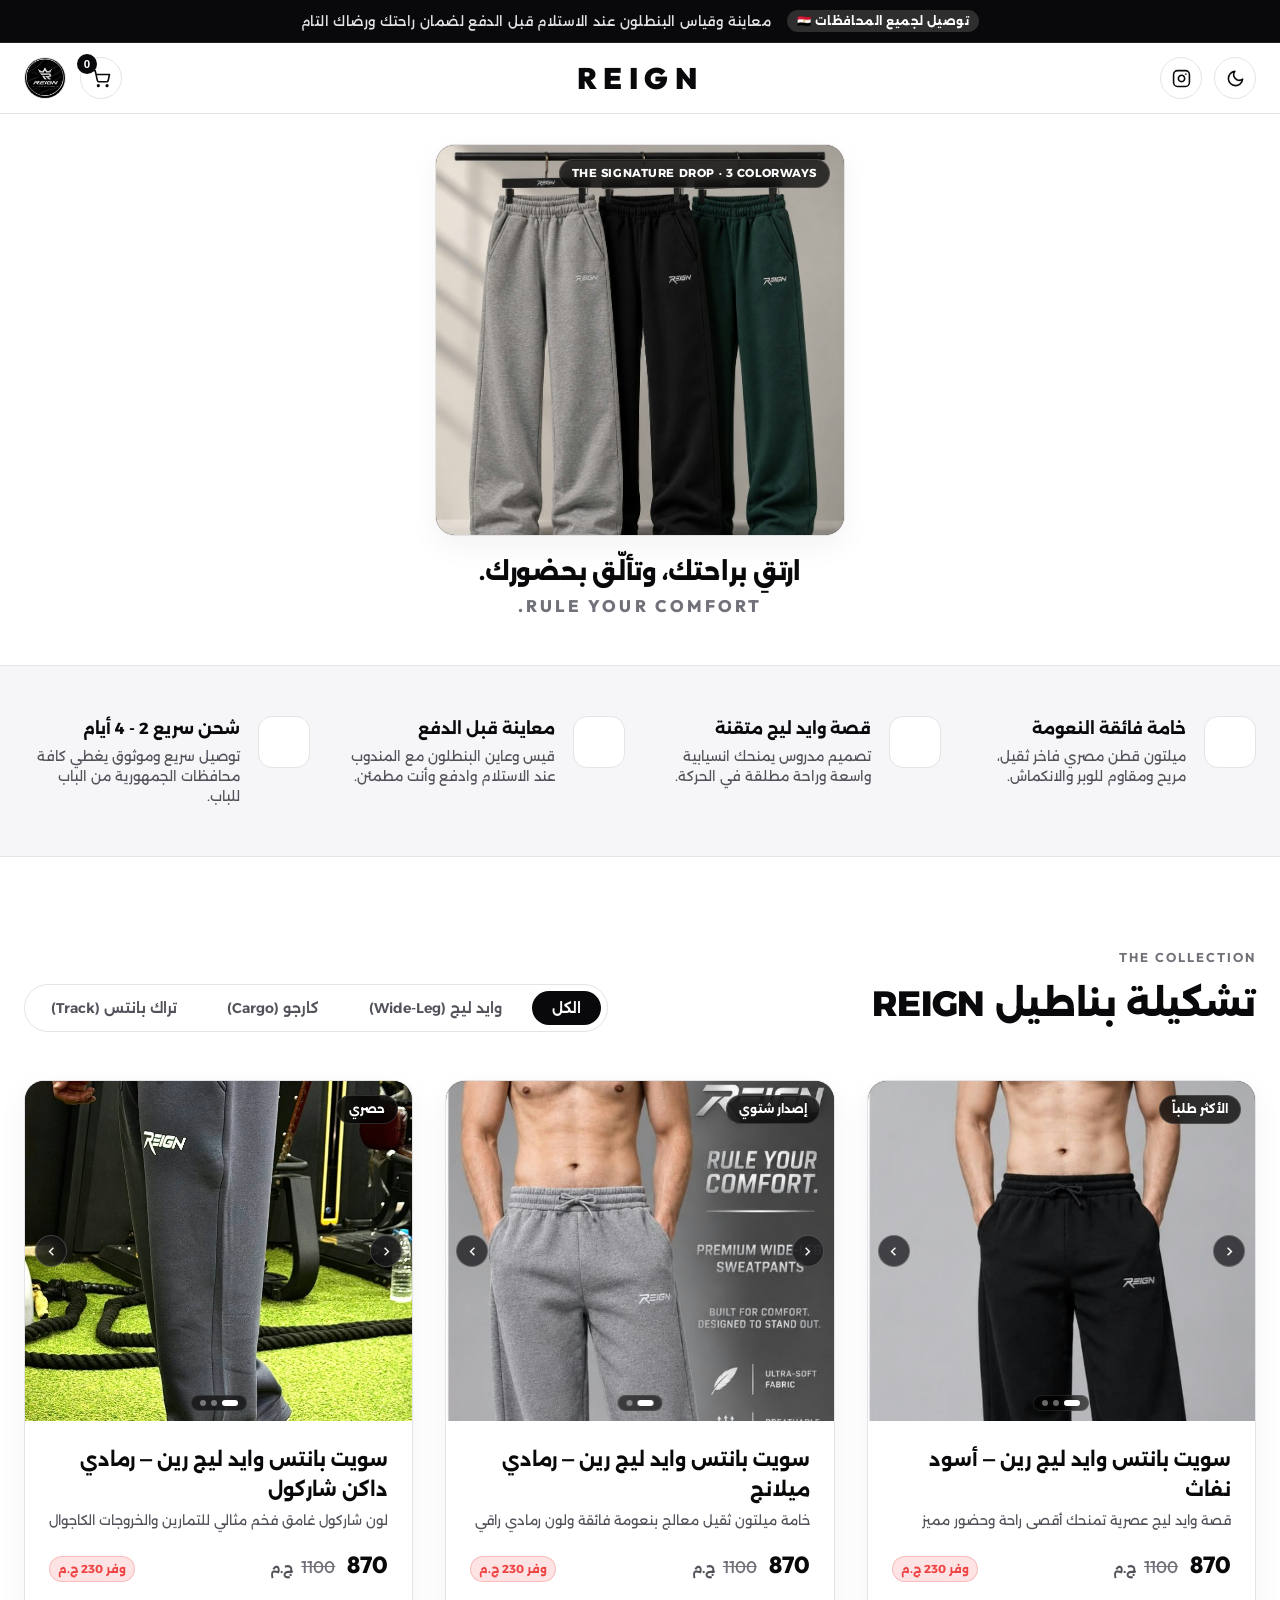
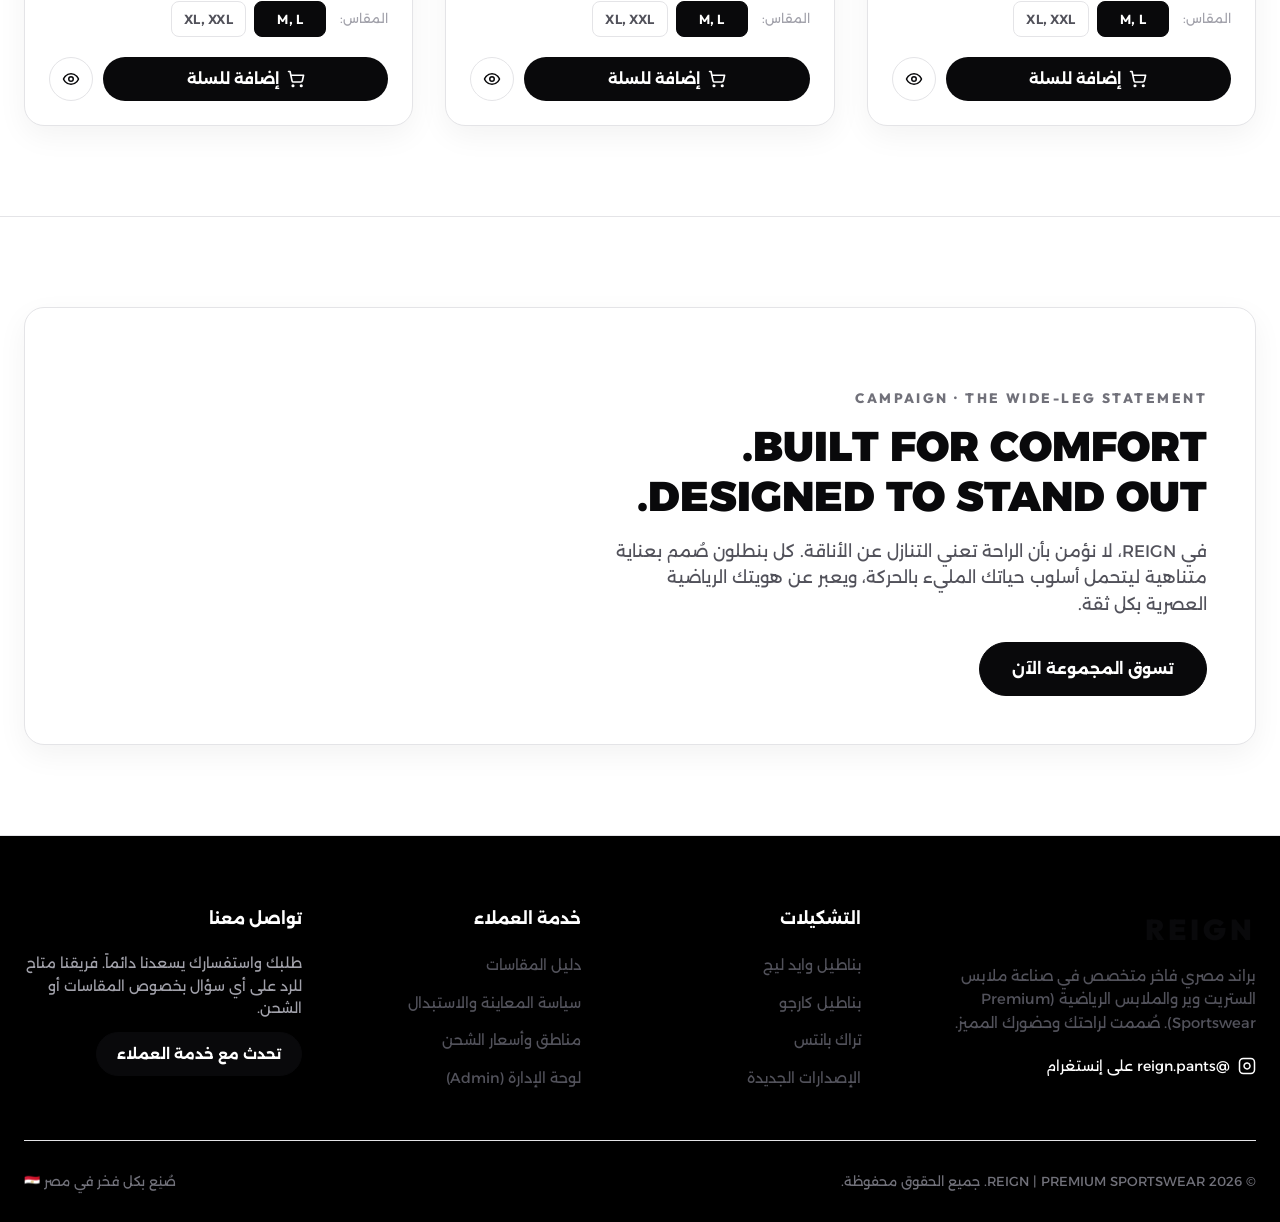
==== index.html @ e2b4a1e2 "feat: launch REIGN luxury sportswear store" ====
<!DOCTYPE html>
<html lang="ar" dir="rtl">
<head>
  <meta charset="UTF-8">
  <meta name="viewport" content="width=device-width, initial-scale=1.0">
  <title>REIGN | Premium Sportswear — Rule Your Comfort</title>
  <link rel="icon" type="image/jpeg" href="assets/img/logo.jpg">
  <link rel="stylesheet" href="assets/css/style.css">
</head>
<body>

  <!-- Top Announcement Bar -->
  <div class="top-ticker">
    <div class="top-ticker-content">
      <span class="top-ticker-badge">توصيل لجميع المحافظات 🇪🇬</span>
      <span>معاينة وقياس البنطلون عند الاستلام قبل الدفع لضمان راحتك ورضاك التام</span>
    </div>
  </div>

  <!-- Main Header -->
  <header class="main-header">
    <div class="nav-container">
      
      <!-- Right Side (Theme Toggle & Social) -->
      <div class="nav-side-group nav-side-right">
        <button type="button" class="nav-btn-icon" id="theme-toggle-btn" title="تبديل وضع الألوان (أبيض / أسود)" aria-label="تبديل الوضع">
          <!-- Sun Icon (Shows in dark mode) -->
          <svg class="theme-icon-sun" width="19" height="19" viewBox="0 0 24 24" fill="none" stroke="currentColor" stroke-width="2" stroke-linecap="round" stroke-linejoin="round" style="display: none;">
            <circle cx="12" cy="12" r="5"/><line x1="12" y1="1" x2="12" y2="3"/><line x1="12" y1="21" x2="12" y2="23"/><line x1="4.22" y1="4.22" x2="5.64" y2="5.64"/><line x1="18.36" y1="18.36" x2="19.78" y2="19.78"/><line x1="1" y1="12" x2="3" y2="12"/><line x1="21" y1="12" x2="23" y2="12"/><line x1="4.22" y1="19.78" x2="5.64" y2="18.36"/><line x1="18.36" y1="5.64" x2="19.78" y2="4.22"/>
          </svg>
          <!-- Moon Icon (Shows in light mode) -->
          <svg class="theme-icon-moon" width="19" height="19" viewBox="0 0 24 24" fill="none" stroke="currentColor" stroke-width="2" stroke-linecap="round" stroke-linejoin="round">
            <path d="M21 12.79A9 9 0 1 1 11.21 3 7 7 0 0 0 21 12.79z"/>
          </svg>
        </button>

        <a href="https://www.instagram.com/reign.pants" target="_blank" class="nav-btn-icon" title="إنستغرام REIGN">
          <svg width="19" height="19" viewBox="0 0 24 24" fill="none" stroke="currentColor" stroke-width="2" stroke-linecap="round" stroke-linejoin="round">
            <rect width="20" height="20" x="2" y="2" rx="5" ry="5"/><path d="M16 11.37A4 4 0 1 1 12.63 8 4 4 0 0 1 16 11.37z"/><line x1="17.5" x2="17.51" y1="6.5" y2="6.5"/>
          </svg>
        </a>
      </div>

      <!-- Center Brand Name (Centered like kuduhouse) -->
      <a href="index.html" class="nav-brand-center">
        <span class="nav-brand-name">REIGN</span>
      </a>

      <!-- Left Side (Cart & Official Circular Logo) -->
      <div class="nav-side-group nav-side-left">
        <button type="button" class="nav-btn-icon" id="nav-cart-btn" title="سلة المشتريات">
          <svg width="19" height="19" viewBox="0 0 24 24" fill="none" stroke="currentColor" stroke-width="2" stroke-linecap="round" stroke-linejoin="round">
            <circle cx="8" cy="21" r="1"/><circle cx="19" cy="21" r="1"/>
            <path d="M2.05 2.05h2l2.66 12.42a2 2 0 0 0 2 1.58h9.78a2 2 0 0 0 1.95-1.57l1.65-7.43H5.12"/>
          </svg>
          <span class="cart-count">0</span>
        </button>

        <a href="index.html" class="nav-logo-side-link" title="REIGN">
          <img src="assets/img/logo.jpg" alt="REIGN Logo" class="nav-logo-img">
        </a>
      </div>

    </div>
  </header>

  <!-- Hero Section (Visual-First Minimalist Editorial) -->
  <section class="hero-section hero-section-minimal" id="hero">
    <div class="hero-minimal-container">
      
      <!-- 1. The Main Image at the Top -->
      <div class="hero-visual-top">
        <div class="hero-card hero-card-chic">
          <div class="hero-card-img-wrap">
            <img src="assets/img/products/reign_hangers.jpg" alt="REIGN Wide-Leg Pants Collection" class="hero-card-img" id="hero-main-img">
            <div class="hero-card-badge">THE SIGNATURE DROP · 3 COLORWAYS</div>
          </div>
        </div>
      </div>

      <!-- 2. Refined Slogan Below Image -->
      <div class="hero-tagline-wrap">
        <h1 class="hero-slogan-ar">ارتقِ براحتك، وتألّق بحضورك.</h1>
        <div class="hero-slogan-en">RULE YOUR COMFORT.</div>
      </div>

    </div>
  </section>

  <!-- Feature Pillars -->
  <section class="pillars-section">
    <div class="pillars-grid">
      <div class="pillar-item">
        <div class="pillar-icon">
          <svg width="24" height="24" viewBox="0 0 24 24" fill="none" stroke="currentColor" stroke-width="2"><path d="M20.24 12.24a6 6 0 0 0-8.49-8.49L5 10.5V19h8.5z"/><line x1="16" y1="8" x2="2" y2="22"/><line x1="17.5" y1="15" x2="9" y2="15"/></svg>
        </div>
        <div>
          <h4 class="pillar-title">خامة فائقة النعومة</h4>
          <p class="pillar-desc">ميلتون قطن مصري فاخر ثقيل، مريح ومقاوم للوبر والانكماش.</p>
        </div>
      </div>

      <div class="pillar-item">
        <div class="pillar-icon">
          <svg width="24" height="24" viewBox="0 0 24 24" fill="none" stroke="currentColor" stroke-width="2"><circle cx="12" cy="12" r="10"/><path d="m4.93 4.93 4.24 4.24"/><path d="m14.83 9.17 4.24-4.24"/><path d="m14.83 14.83 4.24 4.24"/><path d="m9.17 14.83-4.24 4.24"/></svg>
        </div>
        <div>
          <h4 class="pillar-title">قصة وايد ليج متقنة</h4>
          <p class="pillar-desc">تصميم مدروس يمنحك انسيابية واسعة وراحة مطلقة في الحركة.</p>
        </div>
      </div>

      <div class="pillar-item">
        <div class="pillar-icon">
          <svg width="24" height="24" viewBox="0 0 24 24" fill="none" stroke="currentColor" stroke-width="2"><path d="M12 22s8-4 8-10V5l-8-3-8 3v7c0 6 8 10 8 10z"/></svg>
        </div>
        <div>
          <h4 class="pillar-title">معاينة قبل الدفع</h4>
          <p class="pillar-desc">قيس وعاين البنطلون مع المندوب عند الاستلام وادفع وأنت مطمئن.</p>
        </div>
      </div>

      <div class="pillar-item">
        <div class="pillar-icon">
          <svg width="24" height="24" viewBox="0 0 24 24" fill="none" stroke="currentColor" stroke-width="2"><rect x="1" y="3" width="15" height="13"/><polygon points="16 8 20 8 23 11 23 16 16 16 16 8"/><circle cx="5.5" cy="18.5" r="2.5"/><circle cx="18.5" cy="18.5" r="2.5"/></svg>
        </div>
        <div>
          <h4 class="pillar-title">شحن سريع 2 - 4 أيام</h4>
          <p class="pillar-desc">توصيل سريع وموثوق يغطي كافة محافظات الجمهورية من الباب للباب.</p>
        </div>
      </div>
    </div>
  </section>

  <!-- Products Catalog -->
  <section class="catalog-section" id="catalog">
    <div class="section-head">
      <div>
        <div class="section-subtitle">THE COLLECTION</div>
        <h2 class="section-title">تشكيلة بناطيل REIGN</h2>
      </div>

      <div class="category-tabs">
        <button class="category-tab active" data-category="all">الكل</button>
        <button class="category-tab" data-category="wide-leg">وايد ليج (Wide-Leg)</button>
        <button class="category-tab" data-category="cargo">كارجو (Cargo)</button>
        <button class="category-tab" data-category="track">تراك بانتس (Track)</button>
      </div>
    </div>

    <!-- Products Grid -->
    <div class="products-grid" id="products-grid">
      <!-- Populated dynamically by app.js -->
    </div>
  </section>

  <!-- Editorial Lookbook Banner -->
  <section class="lookbook-section" id="lookbook">
    <div class="lookbook-container">
      <div class="lookbook-hero">
        <div class="lookbook-tag">CAMPAIGN · THE WIDE-LEG STATEMENT</div>
        <h2 class="lookbook-headline">BUILT FOR COMFORT.<br>DESIGNED TO STAND OUT.</h2>
        <p class="lookbook-text">
          في REIGN، لا نؤمن بأن الراحة تعني التنازل عن الأناقة. كل بنطلون صُمم بعناية متناهية ليتحمل أسلوب حياتك المليء بالحركة، ويعبر عن هويتك الرياضية العصرية بكل ثقة.
        </p>
        <div>
          <a href="#catalog" class="btn-primary">تسوق المجموعة الآن</a>
        </div>
      </div>
    </div>
  </section>

  <!-- Size Guide Modal -->
  <div class="modal-overlay" id="sizeguide-modal">
    <div class="modal-content">
      <button class="modal-close" id="sizeguide-close" title="إغلاق">&times;</button>
      <h3 style="font-size: 1.4rem; font-weight: 800; margin-bottom: 6px;">دليل مقاسات بناطيل REIGN 📏</h3>
      <p style="font-size: 0.88rem; color: #a1a1aa; margin-bottom: 20px;">
        بناطيلنا تأتي بقصة وايد ليج فضفاضة (Relaxed / Baggy Fit). إذا كنت تفضل مظهراً مضبوطاً خذ مقاسك المعتاد، وإذا كنت تفضل لوك واسع جداً خذ مقاس أكبر.
      </p>

      <table class="size-table">
        <thead>
          <tr>
            <th>المقاس الموحد</th>
            <th>الوزن المقترح</th>
            <th>الطول المقترح</th>
            <th>محيط الخصر</th>
            <th>نوع القصة (Fit)</th>
          </tr>
        </thead>
        <tbody>
          <tr>
            <td><strong style="font-size: 1.05rem; color: #fff;">M, L</strong></td>
            <td>60 - 80 كجم</td>
            <td>168 - 180 سم</td>
            <td>30 - 34 بوصة</td>
            <td>وايد ليج مريح ومضبوط للأوزان المتوسطة</td>
          </tr>
          <tr>
            <td><strong style="font-size: 1.05rem; color: #fff;">XL, XXL</strong></td>
            <td>80 - 110 كجم</td>
            <td>180 - 195 سم</td>
            <td>35 - 42 بوصة</td>
            <td>أوفرسايز واسع جداً أو للأوزان والأطوال الكبيرة</td>
          </tr>
        </tbody>
      </table>

      <div style="margin-top: 24px; padding: 14px; background: rgba(255,255,255,0.05); border-radius: 8px; font-size: 0.82rem; color: #d4d4d8;">
        💡 <strong>نصيحة:</strong> المندوب يتيح لك فتح الشحنة وقياس البنطلون مباشرة قبل الدفع للتأكد من المقاس بنسبة 100%.
      </div>
    </div>
  </div>

  <!-- Quick View Interactive Modal -->
  <div class="modal-overlay" id="quickview-modal">
    <div class="quickview-modal-content">
      <button class="modal-close" id="quickview-close" onclick="closeQuickView()" title="إغلاق">&times;</button>
      <div id="quickview-content">
        <!-- Rendered dynamically by app.js -->
      </div>
    </div>
  </div>

  <!-- Cart Drawer -->
  <div class="cart-drawer-overlay" id="cart-drawer-overlay">
    <div class="cart-drawer">
      <div class="cart-header">
        <h3 class="cart-title">
          <svg width="22" height="22" viewBox="0 0 24 24" fill="none" stroke="currentColor" stroke-width="2"><circle cx="8" cy="21" r="1"/><circle cx="19" cy="21" r="1"/><path d="M2.05 2.05h2l2.66 12.42a2 2 0 0 0 2 1.58h9.78a2 2 0 0 0 1.95-1.57l1.65-7.43H5.12"/></svg>
          سلة المشتريات (<span class="cart-count">0</span>)
        </h3>
        <button class="modal-close" id="cart-close-btn" style="position: static;">&times;</button>
      </div>

      <div class="cart-items-list" id="cart-items-list">
        <!-- Rendered by app.js -->
      </div>

      <div class="cart-footer">
        <div class="cart-total-row" style="margin-bottom: 14px;">
          <span>إجمالي الطلب:</span>
          <span id="cart-total">0 ج.م</span>
        </div>

        <button type="button" class="btn-checkout-whatsapp" onclick="checkoutViaWhatsApp()">
          <svg width="22" height="22" viewBox="0 0 24 24" fill="currentColor">
            <path d="M12.04 2c-5.46 0-9.91 4.45-9.91 9.91 0 1.75.46 3.45 1.32 4.95L2.05 22l5.25-1.38c1.45.79 3.08 1.21 4.74 1.21 5.46 0 9.91-4.45 9.91-9.91 0-2.65-1.03-5.14-2.9-7.01A9.816 9.816 0 0 0 12.04 2m.01 1.67c2.2 0 4.26.86 5.82 2.41a8.214 8.214 0 0 1 2.41 5.83c0 4.54-3.7 8.24-8.24 8.24-1.48 0-2.93-.4-4.2-1.15l-.3-.18-3.12.82.83-3.04-.2-.31a8.196 8.196 0 0 1-1.26-4.38c0-4.54 3.7-8.24 8.24-8.24m4.52 11.64c-.25-.13-1.47-.72-1.7-.81-.23-.08-.39-.13-.56.13-.17.25-.64.81-.79.97-.14.17-.29.19-.54.06-.25-.13-1.06-.39-2.02-1.25-.75-.67-1.26-1.5-1.41-1.75-.14-.25-.02-.39.11-.51.11-.11.25-.29.37-.44.13-.14.17-.25.25-.42.08-.17.04-.31-.02-.44-.06-.13-.56-1.34-.76-1.84-.2-.49-.4-.42-.56-.43h-.48c-.17 0-.44.06-.67.31-.23.25-.88.86-.88 2.1 0 1.24.9 2.44 1.03 2.61.13.17 1.77 2.7 4.29 3.79.6.26 1.07.41 1.43.53.6.19 1.15.16 1.58.1.48-.07 1.47-.6 1.68-1.18.21-.58.21-1.07.15-1.18-.06-.11-.22-.17-.47-.3z"/>
          </svg>
          إتمام الطلب عبر واتساب
        </button>

        <p style="text-align: center; font-size: 0.76rem; color: #71717a; margin-top: 10px;">
          🚚 الدفع عند الاستلام مع إمكانية المعاينة قبل الدفع
        </p>
      </div>
    </div>
  </div>

  <!-- Main Footer -->
  <footer class="main-footer">
    <div class="footer-container">
      <div class="footer-grid">
        <div>
          <div class="footer-brand-title">REIGN</div>
          <p class="footer-desc">
            براند مصري فاخر متخصص في صناعة ملابس الستريت وير والملابس الرياضية (Premium Sportswear). صُممت لراحتك وحضورك المميز.
          </p>
          <a href="https://www.instagram.com/reign.pants" target="_blank" style="display: inline-flex; align-items: center; gap: 8px; color: #fff; text-decoration: none; font-size: 0.88rem;">
            <svg width="18" height="18" viewBox="0 0 24 24" fill="none" stroke="currentColor" stroke-width="2"><rect width="20" height="20" x="2" y="2" rx="5" ry="5"/><path d="M16 11.37A4 4 0 1 1 12.63 8 4 4 0 0 1 16 11.37z"/><line x1="17.5" x2="17.51" y1="6.5" y2="6.5"/></svg>
            @reign.pants على إنستغرام
          </a>
        </div>

        <div>
          <h4 class="footer-heading">التشكيلات</h4>
          <ul class="footer-links">
            <li><a href="#catalog">بناطيل وايد ليج</a></li>
            <li><a href="#catalog">بناطيل كارجو</a></li>
            <li><a href="#catalog">تراك بانتس</a></li>
            <li><a href="#catalog">الإصدارات الجديدة</a></li>
          </ul>
        </div>

        <div>
          <h4 class="footer-heading">خدمة العملاء</h4>
          <ul class="footer-links">
            <li><a href="#" class="btn-open-sizeguide">دليل المقاسات</a></li>
            <li><a href="#">سياسة المعاينة والاستبدال</a></li>
            <li><a href="#">مناطق وأسعار الشحن</a></li>
            <li><a href="admin.html">لوحة الإدارة (Admin)</a></li>
          </ul>
        </div>

        <div>
          <h4 class="footer-heading">تواصل معنا</h4>
          <p style="font-size: 0.88rem; color: #a1a1aa; margin-bottom: 12px; line-height: 1.6;">
            طلبك واستفسارك يسعدنا دائماً. فريقنا متاح للرد على أي سؤال بخصوص المقاسات أو الشحن.
          </p>
          <a href="https://wa.me/201277141615" target="_blank" class="btn-primary" style="padding: 10px 20px; font-size: 0.88rem; display: inline-flex;">
            تحدث مع خدمة العملاء
          </a>
        </div>
      </div>

      <div class="footer-bottom">
        <span>© 2026 REIGN | PREMIUM SPORTSWEAR. جميع الحقوق محفوظة.</span>
        <span>صُنِع بكل فخر في مصر 🇪🇬</span>
      </div>
    </div>
  </footer>

  <script src="assets/js/app.js"></script>
</body>
</html>
---- assets/css/style.css ----
@import url('https://fonts.googleapis.com/css2?family=Alexandria:wght@300;400;500;600;700;800;900&family=Outfit:wght@300;400;500;600;700;800;900&family=Space+Grotesk:wght@400;500;600;700&display=swap');

:root {
  /* Primary White / Light Theme (Default) */
  --bg-primary: #ffffff;
  --bg-secondary: #f6f6f8;
  --bg-card: #ffffff;
  --bg-card-hover: #fafafb;
  --border-color: #e4e4e7;
  --border-focus: #18181b;
  --text-primary: #09090b;
  --text-secondary: #52525b;
  --text-muted: #71717a;
  --accent-white: #000000;
  --accent-silver: #3f3f46;
  --accent-badge: #f4f4f5;
  --header-bg: rgba(255, 255, 255, 0.94);
  --card-shadow: 0 10px 30px rgba(0, 0, 0, 0.05);
  --btn-primary-bg: #09090b;
  --btn-primary-color: #ffffff;
  --btn-secondary-bg: #ffffff;
  --btn-secondary-color: #09090b;
  --radius-sm: 8px;
  --radius-md: 14px;
  --radius-lg: 20px;
  --radius-full: 9999px;
  --font-en: 'Outfit', sans-serif;
  --font-ar: 'Alexandria', sans-serif;
  --font-mono: 'Space Grotesk', monospace;
  --transition: all 0.28s cubic-bezier(0.16, 1, 0.3, 1);
}

/* Optional Dark Theme (via toggle) */
body.dark-theme {
  --bg-primary: #0a0a0b;
  --bg-secondary: #121215;
  --bg-card: #18181c;
  --bg-card-hover: #222228;
  --border-color: rgba(255, 255, 255, 0.08);
  --border-focus: rgba(255, 255, 255, 0.25);
  --text-primary: #ffffff;
  --text-secondary: #a1a1aa;
  --text-muted: #71717a;
  --accent-white: #ffffff;
  --accent-silver: #d4d4d8;
  --accent-badge: #27272a;
  --header-bg: rgba(10, 10, 11, 0.88);
  --card-shadow: 0 20px 50px rgba(0, 0, 0, 0.6);
  --btn-primary-bg: #ffffff;
  --btn-primary-color: #000000;
  --btn-secondary-bg: #18181c;
  --btn-secondary-color: #ffffff;
}

* {
  margin: 0;
  padding: 0;
  box-sizing: border-box;
  -webkit-font-smoothing: antialiased;
}

body {
  background-color: var(--bg-primary);
  color: var(--text-primary);
  font-family: var(--font-ar), var(--font-en);
  line-height: 1.6;
  direction: rtl;
  overflow-x: hidden;
  transition: background-color 0.3s ease, color 0.3s ease;
}

::selection {
  background: var(--text-primary);
  color: var(--bg-primary);
}

/* Custom Scrollbar */
::-webkit-scrollbar {
  width: 7px;
}
::-webkit-scrollbar-track {
  background: var(--bg-primary);
}
::-webkit-scrollbar-thumb {
  background: var(--border-color);
  border-radius: 4px;
}

/* Announcement Ticker */
.top-ticker {
  background: #09090b;
  border-bottom: 1px solid rgba(255, 255, 255, 0.1);
  padding: 10px 0;
  font-size: 0.82rem;
  letter-spacing: 0.03em;
  color: #e4e4e7;
  text-align: center;
  position: relative;
  z-index: 50;
}

.top-ticker-content {
  display: flex;
  align-items: center;
  justify-content: center;
  gap: 16px;
  font-weight: 500;
}

.top-ticker-badge {
  background: rgba(255, 255, 255, 0.15);
  color: #fff;
  padding: 2px 10px;
  border-radius: var(--radius-full);
  font-size: 0.72rem;
  font-weight: 700;
}

/* Navigation Header */
.main-header {
  position: sticky;
  top: 0;
  width: 100%;
  background: var(--header-bg);
  backdrop-filter: blur(16px);
  -webkit-backdrop-filter: blur(16px);
  border-bottom: 1px solid var(--border-color);
  z-index: 40;
  transition: var(--transition);
}

.nav-container {
  max-width: 1360px;
  margin: 0 auto;
  padding: 14px 24px;
  display: grid;
  grid-template-columns: 1fr auto 1fr;
  align-items: center;
}

/* Right Side Actions (Theme Toggle & Social) */
.nav-side-right {
  display: flex;
  align-items: center;
  gap: 12px;
  justify-content: flex-start;
}

/* Centered Brand Name (kuduhouse style) */
.nav-brand-center {
  display: flex;
  flex-direction: column;
  align-items: center;
  justify-content: center;
  text-decoration: none;
  text-align: center;
}

.nav-brand-name {
  font-family: var(--font-en);
  font-size: 1.85rem;
  font-weight: 900;
  letter-spacing: 0.22em;
  color: var(--text-primary);
  text-transform: uppercase;
  line-height: 1;
  transition: var(--transition);
}

.nav-brand-center:hover .nav-brand-name {
  opacity: 0.8;
  transform: scale(1.02);
}

/* Left Side Actions (Cart & Circular Logo) */
.nav-side-left {
  display: flex;
  align-items: center;
  gap: 14px;
  justify-content: flex-end;
}

.nav-logo-side-link {
  display: flex;
  align-items: center;
  text-decoration: none;
}

.nav-logo-img {
  width: 42px;
  height: 42px;
  border-radius: 50%;
  border: 1.5px solid var(--border-color);
  object-fit: cover;
  transition: var(--transition);
}

.nav-logo-img:hover {
  transform: rotate(6deg) scale(1.06);
}

.nav-btn-icon {
  background: var(--bg-card);
  border: 1px solid var(--border-color);
  color: var(--text-primary);
  width: 42px;
  height: 42px;
  border-radius: var(--radius-full);
  display: flex;
  align-items: center;
  justify-content: center;
  cursor: pointer;
  position: relative;
  transition: var(--transition);
  text-decoration: none;
}

.nav-btn-icon:hover {
  background: var(--bg-secondary);
  border-color: var(--border-focus);
  transform: translateY(-2px);
}

.cart-count {
  position: absolute;
  top: -4px;
  left: -4px;
  background: var(--btn-primary-bg);
  color: var(--btn-primary-color);
  font-size: 0.72rem;
  font-weight: 800;
  width: 20px;
  height: 20px;
  border-radius: 50%;
  display: flex;
  align-items: center;
  justify-content: center;
}

/* Mobile Menu Toggle */
.mobile-toggle {
  display: none;
  background: transparent;
  border: none;
  color: #fff;
  font-size: 1.6rem;
  cursor: pointer;
}

/* Hero Section (Visual-First Minimalist Centered) */
.hero-section-minimal {
  position: relative;
  padding: 30px 20px 45px;
  max-width: 1360px;
  margin: 0 auto;
  text-align: center;
}

.hero-minimal-container {
  max-width: 520px;
  margin: 0 auto;
  display: flex;
  flex-direction: column;
  align-items: center;
}

/* 1. Main Top Image */
.hero-visual-top {
  width: 100%;
  max-width: 410px;
  margin: 0 auto 20px;
}

.hero-card {
  background: var(--bg-card);
  border: 1px solid var(--border-color);
  border-radius: var(--radius-lg);
  overflow: hidden;
  position: relative;
  box-shadow: var(--card-shadow);
  transition: var(--transition);
}

.hero-card-img-wrap {
  position: relative;
  width: 100%;
  aspect-ratio: 4 / 3.85;
  max-height: 390px;
  background: #141416;
  overflow: hidden;
}

.hero-card-img {
  width: 100%;
  height: 100%;
  object-fit: cover;
  object-position: center 30%;
  transition: opacity 0.35s ease, transform 0.5s ease;
}

.hero-card-badge {
  position: absolute;
  top: 14px;
  right: 14px;
  background: rgba(0, 0, 0, 0.72);
  backdrop-filter: blur(8px);
  padding: 4px 12px;
  border-radius: var(--radius-full);
  font-size: 0.72rem;
  font-weight: 700;
  letter-spacing: 0.05em;
  color: #fff;
  border: 1px solid rgba(255, 255, 255, 0.15);
}

.hero-card-chic {
  border: 1px solid var(--border-color);
  box-shadow: var(--card-shadow);
}

/* 2. Slogan Under Image (Compact & Refined) */
.hero-tagline-wrap {
  display: flex;
  flex-direction: column;
  align-items: center;
  gap: 5px;
  text-align: center;
}

.hero-slogan-ar {
  font-family: var(--font-ar);
  font-size: 1.48rem;
  font-weight: 800;
  color: var(--text-primary);
  line-height: 1.35;
  letter-spacing: -0.01em;
}

.hero-slogan-en {
  font-family: var(--font-en);
  font-size: 1.05rem;
  font-weight: 800;
  letter-spacing: 0.18em;
  color: var(--text-muted);
  text-transform: uppercase;
}

/* Global Buttons System */
.btn-primary {
  background: var(--btn-primary-bg);
  color: var(--btn-primary-color);
  padding: 14px 32px;
  border-radius: var(--radius-full);
  font-size: 0.95rem;
  font-weight: 700;
  text-decoration: none;
  display: inline-flex;
  align-items: center;
  gap: 8px;
  transition: var(--transition);
  border: 1px solid var(--btn-primary-bg);
  cursor: pointer;
  font-family: inherit;
}

.btn-primary:hover {
  opacity: 0.88;
  transform: translateY(-2px);
  box-shadow: 0 10px 24px rgba(0, 0, 0, 0.15);
}

.btn-secondary {
  background: var(--bg-card);
  color: var(--text-primary);
  padding: 14px 28px;
  border-radius: var(--radius-full);
  font-size: 0.92rem;
  font-weight: 600;
  text-decoration: none;
  display: inline-flex;
  align-items: center;
  gap: 8px;
  border: 1px solid var(--border-color);
  transition: var(--transition);
  cursor: pointer;
  font-family: inherit;
}

.btn-secondary:hover {
  background: var(--bg-secondary);
  border-color: var(--border-focus);
}

.hero-card-caption-title {
  font-family: var(--font-en);
  font-size: 0.88rem;
  font-weight: 800;
  letter-spacing: 0.12em;
  color: #ffffff;
}

.hero-card-caption-sub {
  font-size: 0.78rem;
  color: var(--text-secondary);
}

.hero-color-switcher {
  position: absolute;
  bottom: 18px;
  left: 50%;
  transform: translateX(-50%);
  background: rgba(18, 18, 21, 0.85);
  backdrop-filter: blur(16px);
  border: 1px solid var(--border-color);
  padding: 8px 16px;
  border-radius: var(--radius-full);
  display: flex;
  align-items: center;
  gap: 12px;
}

.color-dot {
  width: 22px;
  height: 22px;
  border-radius: 50%;
  cursor: pointer;
  border: 2px solid transparent;
  transition: var(--transition);
}

.color-dot.active {
  border-color: #ffffff;
  transform: scale(1.15);
  box-shadow: 0 0 12px rgba(255, 255, 255, 0.4);
}

/* Feature Pillars Section */
.pillars-section {
  background: var(--bg-secondary);
  border-top: 1px solid var(--border-color);
  border-bottom: 1px solid var(--border-color);
  padding: 50px 24px;
}

.pillars-grid {
  max-width: 1360px;
  margin: 0 auto;
  display: grid;
  grid-template-columns: repeat(4, 1fr);
  gap: 30px;
}

.pillar-item {
  display: flex;
  align-items: flex-start;
  gap: 18px;
}

.pillar-icon {
  width: 52px;
  height: 52px;
  border-radius: var(--radius-md);
  background: var(--bg-card);
  border: 1px solid var(--border-color);
  display: flex;
  align-items: center;
  justify-content: center;
  flex-shrink: 0;
  color: #fff;
}

.pillar-title {
  font-size: 1rem;
  font-weight: 700;
  margin-bottom: 4px;
}

.pillar-desc {
  font-size: 0.84rem;
  color: var(--text-secondary);
  line-height: 1.5;
}

/* Collection / Catalog Section */
.catalog-section {
  max-width: 1360px;
  margin: 0 auto;
  padding: 90px 24px;
}

.section-head {
  display: flex;
  align-items: flex-end;
  justify-content: space-between;
  margin-bottom: 48px;
  flex-wrap: wrap;
  gap: 20px;
}

.section-subtitle {
  font-family: var(--font-en);
  font-size: 0.8rem;
  font-weight: 700;
  letter-spacing: 0.16em;
  color: var(--text-muted);
  text-transform: uppercase;
  margin-bottom: 8px;
}

.section-title {
  font-size: 2.2rem;
  font-weight: 800;
  letter-spacing: -0.01em;
}

.category-tabs {
  display: flex;
  align-items: center;
  gap: 10px;
  background: var(--bg-card);
  padding: 6px;
  border-radius: var(--radius-full);
  border: 1px solid var(--border-color);
}

.category-tab {
  background: transparent;
  border: none;
  color: var(--text-secondary);
  padding: 8px 20px;
  border-radius: var(--radius-full);
  font-size: 0.88rem;
  font-weight: 600;
  cursor: pointer;
  transition: var(--transition);
  font-family: inherit;
}

.category-tab.active {
  background: var(--btn-primary-bg);
  color: var(--btn-primary-color);
}

/* Product Cards Grid */
.products-grid {
  display: grid;
  grid-template-columns: repeat(3, 1fr);
  gap: 32px;
}

.product-card {
  background: var(--bg-card);
  border: 1px solid var(--border-color);
  border-radius: var(--radius-lg);
  overflow: hidden;
  display: flex;
  flex-direction: column;
  transition: var(--transition);
  position: relative;
  box-shadow: var(--card-shadow);
}

.product-card:hover {
  border-color: var(--border-focus);
  transform: translateY(-4px);
  box-shadow: 0 16px 36px rgba(0, 0, 0, 0.12);
}

.product-media {
  position: relative;
  width: 100%;
  aspect-ratio: 1 / 1.15;
  max-height: 340px;
  background: #141416;
  overflow: hidden;
  user-select: none;
}

.product-img {
  width: 100%;
  height: 100%;
  object-fit: cover;
  object-position: center 30%;
  transition: opacity 0.3s ease;
  cursor: pointer;
}

/* Manual Product Image Slider Controls */
.prod-arrow {
  position: absolute;
  top: 50%;
  transform: translateY(-50%);
  width: 32px;
  height: 32px;
  border-radius: 50%;
  background: rgba(18, 18, 22, 0.8);
  backdrop-filter: blur(8px);
  border: 1px solid rgba(255, 255, 255, 0.22);
  color: #ffffff;
  display: flex;
  align-items: center;
  justify-content: center;
  cursor: pointer;
  z-index: 10;
  transition: all 0.2s ease;
  opacity: 0.9;
}

.prod-arrow:hover {
  background: #ffffff;
  color: #000000;
  transform: translateY(-50%) scale(1.1);
  box-shadow: 0 4px 12px rgba(0, 0, 0, 0.5);
}

.prod-arrow-prev {
  right: 10px;
}

.prod-arrow-next {
  left: 10px;
}

.prod-img-dots {
  position: absolute;
  bottom: 10px;
  left: 50%;
  transform: translateX(-50%);
  display: flex;
  align-items: center;
  gap: 5px;
  z-index: 10;
  background: rgba(0, 0, 0, 0.6);
  backdrop-filter: blur(6px);
  padding: 4px 8px;
  border-radius: var(--radius-full);
  border: 1px solid rgba(255, 255, 255, 0.1);
}

.prod-dot {
  width: 6px;
  height: 6px;
  border-radius: 50%;
  background: rgba(255, 255, 255, 0.4);
  cursor: pointer;
  transition: all 0.2s ease;
}

.prod-dot.active {
  width: 16px;
  border-radius: 4px;
  background: #ffffff;
}

.product-badge {
  position: absolute;
  top: 14px;
  right: 14px;
  background: rgba(0, 0, 0, 0.75);
  backdrop-filter: blur(8px);
  border: 1px solid rgba(255, 255, 255, 0.15);
  padding: 4px 12px;
  border-radius: var(--radius-full);
  font-size: 0.72rem;
  font-weight: 700;
  color: #ffffff;
  z-index: 5;
}

.product-info {
  padding: 24px;
  display: flex;
  flex-direction: column;
  flex-grow: 1;
}

.product-title {
  font-size: 1.18rem;
  font-weight: 700;
  margin-bottom: 6px;
  color: var(--text-primary);
}

.product-sub {
  font-size: 0.82rem;
  color: var(--text-secondary);
  margin-bottom: 16px;
  line-height: 1.4;
}

.product-price-row {
  display: flex;
  align-items: baseline;
  gap: 8px;
  margin-bottom: 18px;
}

.product-price {
  font-family: var(--font-en), var(--font-ar);
  font-size: 1.45rem;
  font-weight: 800;
  color: var(--text-primary);
}

.product-price-old {
  font-family: var(--font-en), var(--font-ar);
  font-size: 1.05rem;
  font-weight: 500;
  color: #71717a;
  text-decoration: line-through;
  margin-right: 4px;
}

.product-discount-tag {
  background: rgba(239, 68, 68, 0.15);
  color: #ef4444;
  font-size: 0.72rem;
  font-weight: 700;
  padding: 3px 8px;
  border-radius: var(--radius-full);
  margin-right: auto;
  border: 1px solid rgba(239, 68, 68, 0.25);
}

.product-currency {
  font-size: 0.9rem;
  color: var(--text-secondary);
  font-weight: 600;
}

.size-selector-row {
  display: flex;
  align-items: center;
  gap: 8px;
  margin-bottom: 20px;
  flex-wrap: wrap;
}

.size-pill {
  min-width: 72px;
  height: 36px;
  padding: 0 12px;
  border-radius: var(--radius-sm);
  background: var(--bg-card);
  border: 1px solid var(--border-color);
  color: var(--text-secondary);
  display: inline-flex;
  align-items: center;
  justify-content: center;
  font-size: 0.82rem;
  font-weight: 700;
  cursor: pointer;
  transition: var(--transition);
  font-family: var(--font-en);
  letter-spacing: 0.04em;
}

.size-pill:hover,
.size-pill.active {
  background: var(--btn-primary-bg);
  color: var(--btn-primary-color);
  border-color: var(--btn-primary-bg);
}

.product-card-actions {
  display: grid;
  grid-template-columns: 1fr auto;
  gap: 10px;
  margin-top: auto;
}

.btn-card-add {
  background: var(--btn-primary-bg);
  color: var(--btn-primary-color);
  border: none;
  padding: 12px 18px;
  border-radius: var(--radius-full);
  font-size: 0.92rem;
  font-weight: 700;
  cursor: pointer;
  transition: var(--transition);
  display: flex;
  align-items: center;
  justify-content: center;
  gap: 8px;
  font-family: inherit;
}

.btn-card-add:hover {
  opacity: 0.88;
  transform: translateY(-2px);
}

.btn-card-quick {
  background: var(--bg-card);
  color: var(--text-primary);
  border: 1px solid var(--border-color);
  width: 44px;
  height: 44px;
  border-radius: var(--radius-full);
  display: flex;
  align-items: center;
  justify-content: center;
  cursor: pointer;
  transition: var(--transition);
}

.btn-card-quick:hover {
  background: var(--bg-secondary);
  border-color: var(--border-focus);
}

.btn-card-quick:hover {
  background: var(--bg-card-hover);
  border-color: var(--border-focus);
}

/* Editorial Lookbook / Campaign Showcase */
.lookbook-section {
  background: var(--bg-primary);
  padding: 90px 24px;
  border-top: 1px solid var(--border-color);
}

.lookbook-container {
  max-width: 1360px;
  margin: 0 auto;
}

.lookbook-hero {
  background: var(--bg-card);
  border-radius: var(--radius-lg);
  border: 1px solid var(--border-color);
  padding: 80px 48px 48px;
  min-height: 420px;
  display: flex;
  flex-direction: column;
  justify-content: flex-end;
  position: relative;
  overflow: hidden;
  box-shadow: var(--card-shadow);
}

body.dark-theme .lookbook-hero {
  background: radial-gradient(circle at 80% 20%, rgba(255, 255, 255, 0.05) 0%, transparent 40%),
              linear-gradient(135deg, #18181c 0%, #0e0e11 100%);
}

.lookbook-tag {
  font-family: var(--font-en);
  font-size: 0.85rem;
  font-weight: 800;
  letter-spacing: 0.18em;
  color: var(--text-muted);
  text-transform: uppercase;
  margin-bottom: 12px;
}

.lookbook-headline {
  font-size: 2.6rem;
  font-weight: 900;
  line-height: 1.2;
  margin-bottom: 16px;
  max-width: 700px;
  color: var(--text-primary);
}

.lookbook-text {
  font-size: 1.05rem;
  color: var(--text-secondary);
  max-width: 600px;
  line-height: 1.6;
  margin-bottom: 24px;
}

/* Lookbook Campaign Gallery */
.lookbook-gallery {
  margin-top: 60px;
}

.gallery-head {
  text-align: center;
  max-width: 650px;
  margin: 0 auto 40px;
}

.gallery-subtitle {
  font-family: var(--font-en);
  font-size: 0.8rem;
  font-weight: 800;
  letter-spacing: 0.18em;
  color: var(--text-muted);
  text-transform: uppercase;
  display: block;
  margin-bottom: 8px;
}

.gallery-title {
  font-size: 1.8rem;
  font-weight: 800;
  margin-bottom: 10px;
  color: var(--text-primary);
}

.gallery-desc {
  font-size: 0.92rem;
  color: var(--text-secondary);
  line-height: 1.6;
}

.gallery-grid {
  display: grid;
  grid-template-columns: repeat(12, 1fr);
  gap: 20px;
}

.gallery-item {
  position: relative;
  border-radius: var(--radius-md);
  overflow: hidden;
  background: var(--bg-card);
  border: 1px solid var(--border-color);
  aspect-ratio: 4 / 5;
  transition: transform 0.4s cubic-bezier(0.16, 1, 0.3, 1), border-color 0.3s ease, box-shadow 0.3s ease;
}

.gallery-item img {
  width: 100%;
  height: 100%;
  object-fit: cover;
  display: block;
  transition: transform 0.6s cubic-bezier(0.16, 1, 0.3, 1);
}

.gallery-item:hover {
  transform: translateY(-4px);
  border-color: rgba(255, 255, 255, 0.25);
  box-shadow: 0 16px 40px rgba(0, 0, 0, 0.6);
}

.gallery-item:hover img {
  transform: scale(1.05);
}

/* Bento / Editorial Span Rules */
.gallery-item.gallery-item-featured {
  grid-column: span 6;
  aspect-ratio: 16 / 10;
  max-height: 290px;
}

.gallery-item:nth-child(2) {
  grid-column: span 6;
  aspect-ratio: 16 / 10;
  max-height: 290px;
}

.gallery-item:nth-child(3),
.gallery-item:nth-child(4),
.gallery-item:nth-child(5) {
  grid-column: span 4;
  aspect-ratio: 4 / 3.8;
  max-height: 290px;
}

.gallery-overlay {
  position: absolute;
  inset: 0;
  background: linear-gradient(180deg, transparent 40%, rgba(10, 10, 11, 0.95) 100%);
  display: flex;
  flex-direction: column;
  justify-content: flex-end;
  padding: 24px;
  opacity: 0.9;
  transition: opacity 0.3s ease;
}

.gallery-item:hover .gallery-overlay {
  opacity: 1;
}

.gallery-tag {
  font-family: var(--font-en);
  font-size: 0.72rem;
  font-weight: 800;
  letter-spacing: 0.14em;
  color: #a1a1aa;
  text-transform: uppercase;
  margin-bottom: 6px;
}

.gallery-overlay h4 {
  font-size: 1.15rem;
  font-weight: 800;
  color: #fff;
  margin-bottom: 4px;
}

.gallery-overlay p {
  font-size: 0.82rem;
  color: #d4d4d8;
  line-height: 1.4;
}

@media (max-width: 992px) {
  .gallery-item.gallery-item-featured,
  .gallery-item:nth-child(2) {
    grid-column: span 12;
    aspect-ratio: 16 / 10;
  }
  .gallery-item:nth-child(3),
  .gallery-item:nth-child(4),
  .gallery-item:nth-child(5) {
    grid-column: span 6;
  }
}

@media (max-width: 640px) {
  .gallery-item.gallery-item-featured,
  .gallery-item:nth-child(2),
  .gallery-item:nth-child(3),
  .gallery-item:nth-child(4),
  .gallery-item:nth-child(5) {
    grid-column: span 12;
    aspect-ratio: 4 / 5;
  }
}

/* Size Guide Interactive Modal */
.modal-overlay {
  position: fixed;
  inset: 0;
  background: rgba(0, 0, 0, 0.8);
  backdrop-filter: blur(12px);
  display: none;
  align-items: center;
  justify-content: center;
  z-index: 100;
  padding: 20px;
}

.modal-overlay.active {
  display: flex;
}

.modal-content {
  background: var(--bg-secondary);
  border: 1px solid var(--border-color);
  border-radius: var(--radius-lg);
  width: 100%;
  max-width: 640px;
  padding: 32px;
  position: relative;
  box-shadow: 0 30px 80px rgba(0, 0, 0, 0.7);
  animation: modalFadeIn 0.3s ease;
}

@keyframes modalFadeIn {
  from { opacity: 0; transform: scale(0.95) translateY(10px); }
  to { opacity: 1; transform: scale(1) translateY(0); }
}

.modal-close {
  position: absolute;
  top: 20px;
  left: 20px;
  background: var(--bg-card);
  border: 1px solid var(--border-color);
  color: #fff;
  width: 36px;
  height: 36px;
  border-radius: 50%;
  cursor: pointer;
  display: flex;
  align-items: center;
  justify-content: center;
  transition: var(--transition);
}

.modal-close:hover {
  background: #fff;
  color: #000;
}

.size-table {
  width: 100%;
  border-collapse: collapse;
  margin-top: 20px;
  font-size: 0.88rem;
}

.size-table th,
.size-table td {
  padding: 12px 16px;
  text-align: center;
  border-bottom: 1px solid var(--border-color);
}

.size-table th {
  background: var(--bg-card);
  color: #fff;
  font-weight: 700;
}

.size-table td {
  color: var(--text-secondary);
}

/* Quick View Interactive Modal */
.quickview-modal-content {
  background: var(--bg-secondary);
  border: 1px solid var(--border-color);
  border-radius: var(--radius-lg);
  width: 100%;
  max-width: 940px;
  max-height: 90vh;
  overflow-y: auto;
  position: relative;
  box-shadow: 0 35px 90px rgba(0, 0, 0, 0.85);
  animation: modalFadeIn 0.3s cubic-bezier(0.16, 1, 0.3, 1);
  padding: 0;
}

.quickview-grid {
  display: grid;
  grid-template-columns: 1.05fr 1.1fr;
}

.qv-media-col {
  padding: 24px;
  background: #0d0d0f;
  display: flex;
  flex-direction: column;
  gap: 14px;
  border-left: 1px solid var(--border-color);
}

.qv-main-img-wrap {
  position: relative;
  width: 100%;
  aspect-ratio: 1 / 1.12;
  border-radius: var(--radius-md);
  overflow: hidden;
  background: #141416;
}

.qv-main-img {
  width: 100%;
  height: 100%;
  object-fit: cover;
  object-position: center 30%;
  transition: opacity 0.25s ease;
}

.qv-thumbs-row {
  display: flex;
  gap: 10px;
  overflow-x: auto;
  padding-bottom: 4px;
}

.qv-thumb {
  width: 65px;
  height: 75px;
  border-radius: var(--radius-sm);
  overflow: hidden;
  border: 2px solid transparent;
  cursor: pointer;
  opacity: 0.6;
  transition: all 0.2s ease;
  flex-shrink: 0;
  background: #141416;
}

.qv-thumb.active,
.qv-thumb:hover {
  opacity: 1;
  border-color: #ffffff;
  transform: translateY(-2px);
}

.qv-thumb img {
  width: 100%;
  height: 100%;
  object-fit: cover;
}

.qv-info-col {
  padding: 32px 28px;
  display: flex;
  flex-direction: column;
}

.qv-badge {
  display: inline-block;
  align-self: flex-start;
  background: rgba(255, 255, 255, 0.08);
  border: 1px solid rgba(255, 255, 255, 0.15);
  padding: 4px 12px;
  border-radius: var(--radius-full);
  font-size: 0.72rem;
  font-weight: 700;
  margin-bottom: 12px;
}

.qv-title {
  font-size: 1.45rem;
  font-weight: 900;
  margin-bottom: 6px;
  color: #fff;
}

.qv-sub {
  font-size: 0.88rem;
  color: var(--text-secondary);
  margin-bottom: 18px;
  line-height: 1.5;
}

.qv-price-row {
  display: flex;
  align-items: baseline;
  gap: 12px;
  margin-bottom: 20px;
  padding-bottom: 16px;
  border-bottom: 1px solid var(--border-color);
}

.qv-price {
  font-family: var(--font-en), var(--font-ar);
  font-size: 1.7rem;
  font-weight: 900;
  color: #fff;
}

.qv-old-price {
  font-family: var(--font-en), var(--font-ar);
  font-size: 1.1rem;
  color: #71717a;
  text-decoration: line-through;
}

.qv-features-list {
  list-style: none;
  display: flex;
  flex-direction: column;
  gap: 8px;
  margin-bottom: 22px;
}

.qv-features-list li {
  font-size: 0.84rem;
  color: #d4d4d8;
  display: flex;
  align-items: center;
  gap: 8px;
}

.qv-features-list li svg {
  color: #22c55e;
  flex-shrink: 0;
}

.qv-actions-row {
  display: flex;
  flex-direction: column;
  gap: 10px;
  margin-top: auto;
  padding-top: 20px;
}

.btn-qv-add {
  background: #ffffff;
  color: #000000;
  border: none;
  padding: 14px 20px;
  border-radius: var(--radius-full);
  font-size: 0.95rem;
  font-weight: 800;
  cursor: pointer;
  display: flex;
  align-items: center;
  justify-content: center;
  gap: 10px;
  transition: var(--transition);
  font-family: inherit;
}

.btn-qv-add:hover {
  background: #e4e4e7;
  transform: translateY(-2px);
}

.btn-qv-wa {
  background: rgba(37, 211, 102, 0.15);
  color: #25d366;
  border: 1px solid rgba(37, 211, 102, 0.3);
  padding: 13px 20px;
  border-radius: var(--radius-full);
  font-size: 0.92rem;
  font-weight: 800;
  cursor: pointer;
  display: flex;
  align-items: center;
  justify-content: center;
  gap: 10px;
  transition: var(--transition);
  font-family: inherit;
  text-decoration: none;
}

.btn-qv-wa:hover {
  background: #25d366;
  color: #000;
}

.qv-perks-row {
  display: grid;
  grid-template-columns: 1fr 1fr;
  gap: 10px;
  margin-top: 14px;
  padding-top: 14px;
  border-top: 1px solid var(--border-color);
  font-size: 0.75rem;
  color: var(--text-muted);
}

.qv-perk-item {
  display: flex;
  align-items: center;
  gap: 6px;
}

@media (max-width: 820px) {
  .quickview-grid {
    grid-template-columns: 1fr;
  }
  .qv-media-col {
    border-left: none;
    border-bottom: 1px solid var(--border-color);
  }
}

/* Cart Drawer */
.cart-drawer-overlay {
  position: fixed;
  inset: 0;
  background: rgba(0, 0, 0, 0.75);
  backdrop-filter: blur(8px);
  z-index: 90;
  opacity: 0;
  visibility: hidden;
  transition: var(--transition);
}

.cart-drawer-overlay.active {
  opacity: 1;
  visibility: visible;
}

.cart-drawer {
  position: fixed;
  top: 0;
  left: 0;
  height: 100%;
  width: 100%;
  max-width: 460px;
  background: var(--bg-secondary);
  border-right: 1px solid var(--border-color);
  z-index: 95;
  transform: translateX(-100%);
  transition: transform 0.35s cubic-bezier(0.16, 1, 0.3, 1);
  display: flex;
  flex-direction: column;
}

.cart-drawer-overlay.active .cart-drawer {
  transform: translateX(0);
}

.cart-header {
  padding: 24px;
  border-bottom: 1px solid var(--border-color);
  display: flex;
  align-items: center;
  justify-content: space-between;
}

.cart-title {
  font-size: 1.25rem;
  font-weight: 800;
  display: flex;
  align-items: center;
  gap: 10px;
}

.cart-items-list {
  flex-grow: 1;
  overflow-y: auto;
  padding: 24px;
  display: flex;
  flex-direction: column;
  gap: 18px;
}

.cart-empty-state {
  display: flex;
  flex-direction: column;
  align-items: center;
  justify-content: center;
  height: 100%;
  text-align: center;
  color: var(--text-muted);
  gap: 16px;
}

.cart-item {
  display: grid;
  grid-template-columns: 80px 1fr auto;
  gap: 16px;
  background: var(--bg-card);
  border: 1px solid var(--border-color);
  border-radius: var(--radius-md);
  padding: 12px;
  align-items: center;
}

.cart-item-img {
  width: 80px;
  height: 90px;
  object-fit: cover;
  border-radius: var(--radius-sm);
}

.cart-item-details {
  display: flex;
  flex-direction: column;
  gap: 4px;
}

.cart-item-name {
  font-size: 0.92rem;
  font-weight: 700;
  color: #fff;
}

.cart-item-meta {
  font-size: 0.78rem;
  color: var(--text-secondary);
}

.cart-item-price {
  font-size: 0.95rem;
  font-weight: 800;
  font-family: var(--font-en);
}

.cart-qty-ctrl {
  display: flex;
  align-items: center;
  gap: 8px;
  margin-top: 6px;
}

.btn-qty {
  width: 26px;
  height: 26px;
  border-radius: 4px;
  background: var(--bg-secondary);
  border: 1px solid var(--border-color);
  color: #fff;
  cursor: pointer;
  display: flex;
  align-items: center;
  justify-content: center;
  font-weight: bold;
}

.cart-footer {
  padding: 24px;
  border-top: 1px solid var(--border-color);
  background: var(--bg-primary);
}

.cart-summary-row {
  display: flex;
  justify-content: space-between;
  font-size: 0.9rem;
  color: var(--text-secondary);
  margin-bottom: 10px;
}

.cart-total-row {
  display: flex;
  justify-content: space-between;
  font-size: 1.25rem;
  font-weight: 800;
  color: #fff;
  margin-top: 14px;
  padding-top: 14px;
  border-top: 1px solid var(--border-color);
}

.btn-checkout-whatsapp {
  width: 100%;
  background: #25d366;
  color: #000000;
  border: none;
  padding: 16px;
  border-radius: var(--radius-full);
  font-size: 1rem;
  font-weight: 800;
  cursor: pointer;
  display: flex;
  align-items: center;
  justify-content: center;
  gap: 10px;
  margin-top: 16px;
  transition: var(--transition);
  font-family: inherit;
}

.btn-checkout-whatsapp:hover {
  background: #20bd5a;
  transform: translateY(-2px);
  box-shadow: 0 10px 24px rgba(37, 211, 102, 0.25);
}

.btn-checkout-cod {
  width: 100%;
  background: #ffffff;
  color: #000000;
  border: none;
  padding: 14px;
  border-radius: var(--radius-full);
  font-size: 0.95rem;
  font-weight: 700;
  cursor: pointer;
  display: flex;
  align-items: center;
  justify-content: center;
  gap: 10px;
  margin-top: 10px;
  transition: var(--transition);
  font-family: inherit;
}

.btn-checkout-cod:hover {
  background: #e4e4e7;
}

/* Footer */
.main-footer {
  background: #000000;
  border-top: 1px solid var(--border-color);
  padding: 70px 24px 30px;
}

.footer-container {
  max-width: 1360px;
  margin: 0 auto;
}

.footer-grid {
  display: grid;
  grid-template-columns: 1.5fr 1fr 1fr 1.2fr;
  gap: 48px;
  margin-bottom: 50px;
}

.footer-brand-title {
  font-family: var(--font-en);
  font-size: 1.8rem;
  font-weight: 900;
  letter-spacing: 0.14em;
  margin-bottom: 12px;
}

.footer-desc {
  color: var(--text-secondary);
  font-size: 0.92rem;
  line-height: 1.6;
  max-width: 320px;
  margin-bottom: 20px;
}

.footer-heading {
  font-size: 1rem;
  font-weight: 700;
  margin-bottom: 20px;
  color: #fff;
}

.footer-links {
  list-style: none;
  display: flex;
  flex-direction: column;
  gap: 12px;
}

.footer-links a {
  color: var(--text-secondary);
  text-decoration: none;
  font-size: 0.9rem;
  transition: var(--transition);
}

.footer-links a:hover {
  color: #fff;
  padding-right: 4px;
}

.footer-bottom {
  border-top: 1px solid var(--border-color);
  padding-top: 30px;
  display: flex;
  align-items: center;
  justify-content: space-between;
  font-size: 0.82rem;
  color: var(--text-muted);
  flex-wrap: wrap;
  gap: 16px;
}

/* Responsive Media Queries */
@media (max-width: 1024px) {
  .hero-grid {
    grid-template-columns: 1fr;
    gap: 40px;
  }
  .products-grid {
    grid-template-columns: repeat(2, 1fr);
  }
  .pillars-grid {
    grid-template-columns: repeat(2, 1fr);
  }
  .footer-grid {
    grid-template-columns: repeat(2, 1fr);
  }
}

@media (max-width: 768px) {
  .nav-links {
    display: none;
  }
  .mobile-toggle {
    display: block;
  }
  .hero-title {
    font-size: 2.4rem;
  }
  .hero-title .en-accent {
    font-size: 2.5rem;
  }
  .products-grid {
    grid-template-columns: 1fr;
  }
  .pillars-grid {
    grid-template-columns: 1fr;
  }
  .footer-grid {
    grid-template-columns: 1fr;
    gap: 32px;
  }
  .cart-drawer {
    max-width: 100%;
  }
}

@media (max-width: 640px) {
  .nav-container {
    padding: 10px 14px;
  }
  .nav-brand-name {
    font-size: 1.45rem;
    letter-spacing: 0.16em;
  }
  .nav-btn-icon {
    width: 38px;
    height: 38px;
  }
  .nav-logo-img {
    width: 36px;
    height: 36px;
  }
  .hero-section-minimal {
    padding: 20px 16px 32px;
  }
  .hero-visual-top {
    max-width: 100%;
  }
  .hero-slogan-ar {
    font-size: 1.25rem;
  }
  .hero-slogan-en {
    font-size: 0.92rem;
    letter-spacing: 0.14em;
  }
}
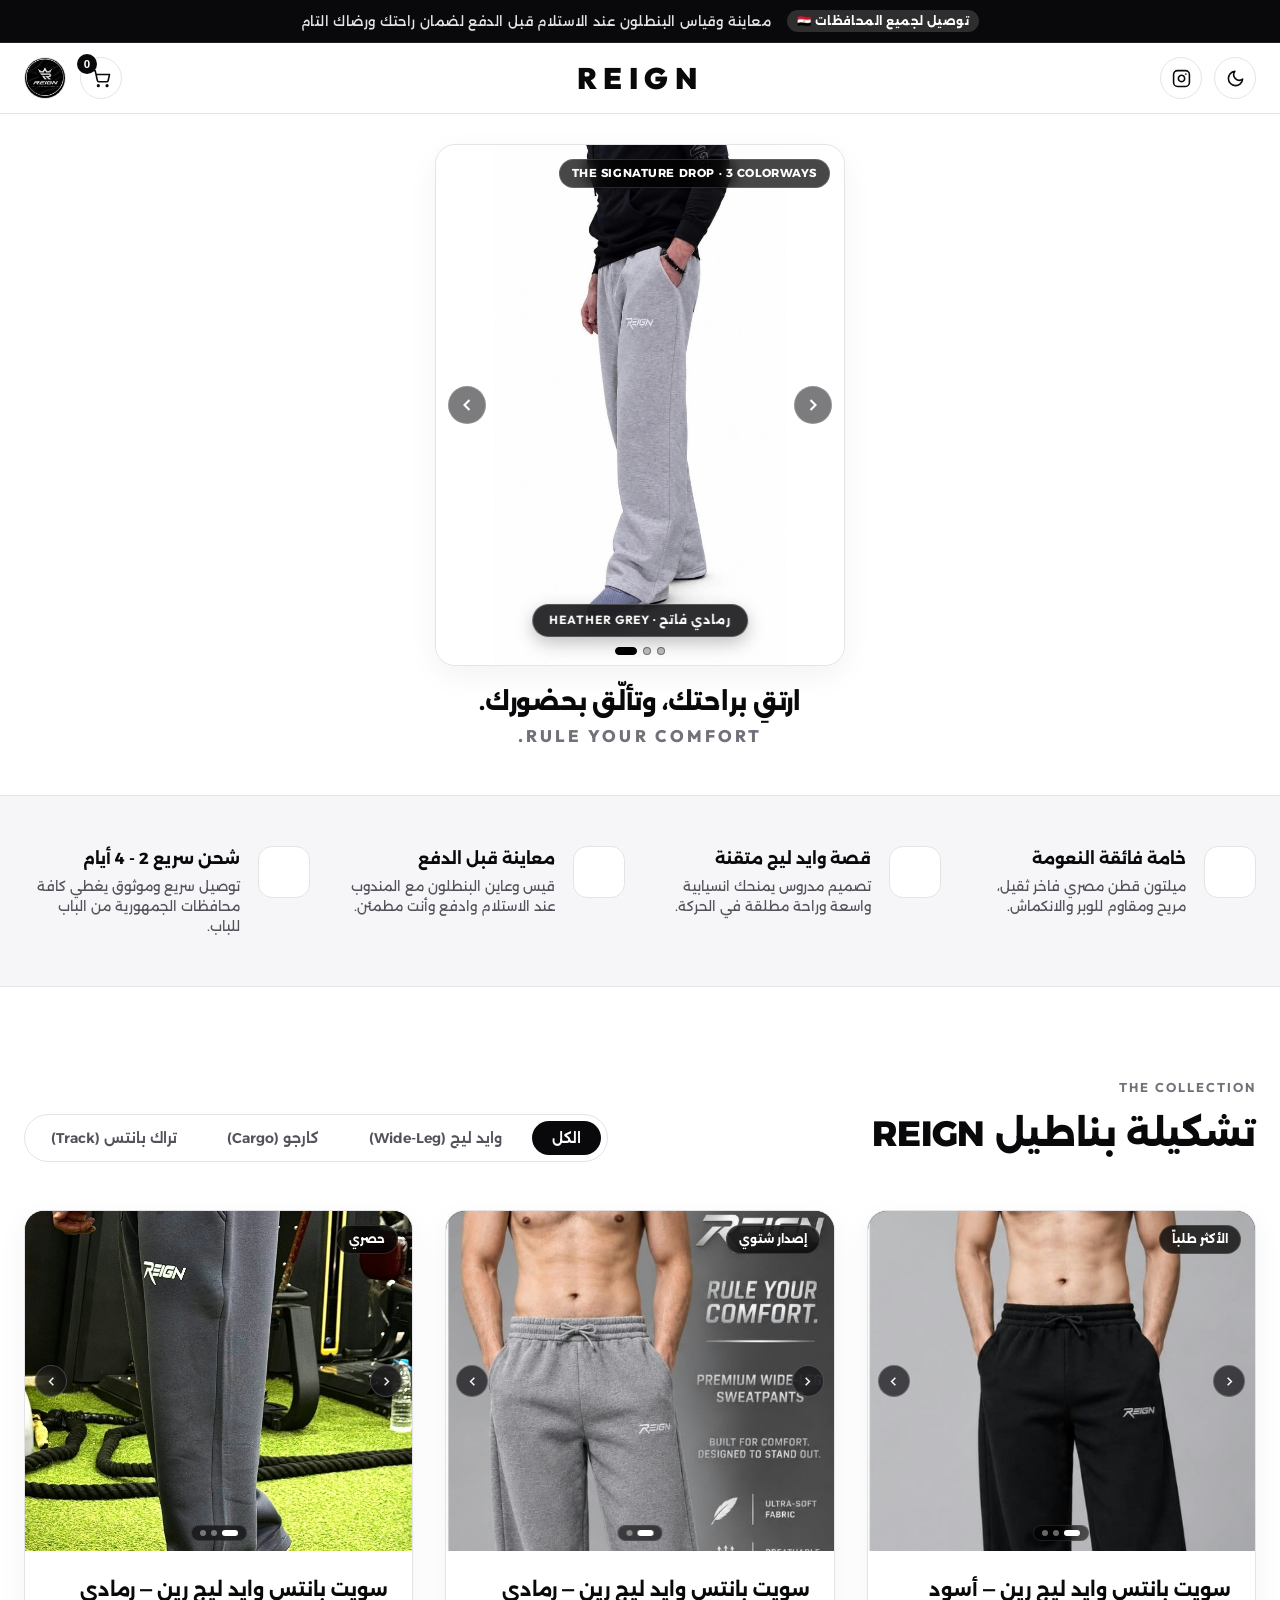
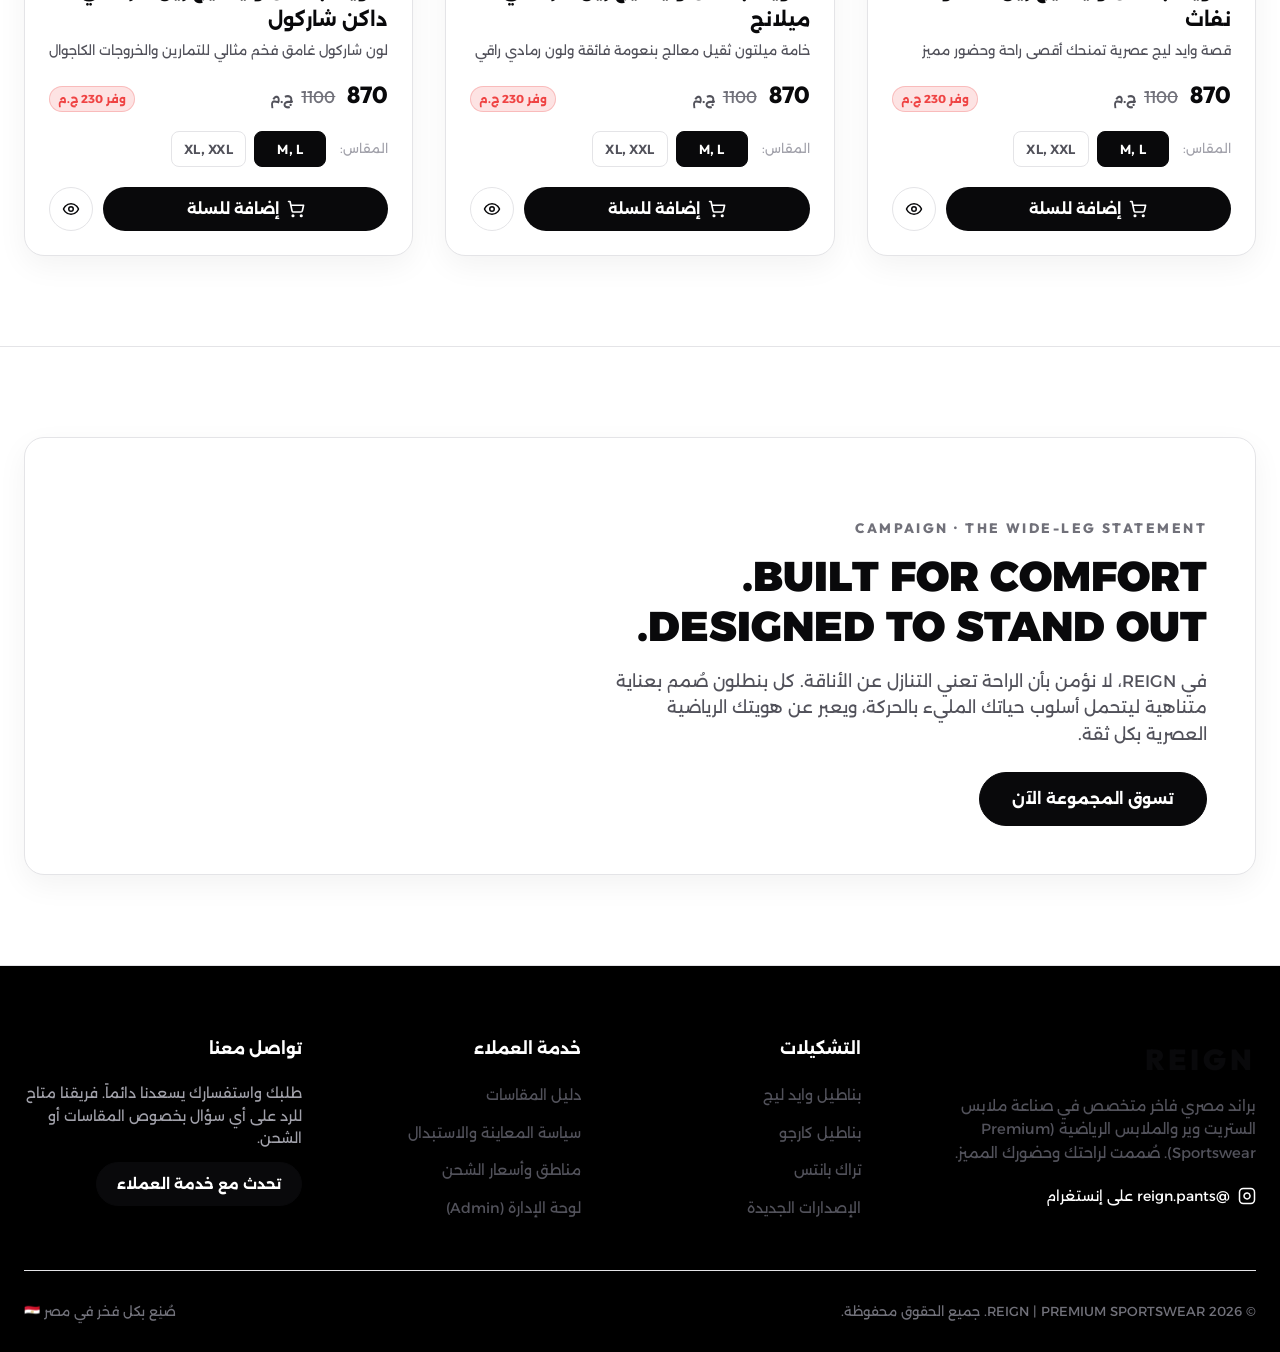
==== commit 9668913e: "feat: launch REIGN luxury sportswear store" ====
--- a/index.html
+++ b/index.html
@@ -68,12 +68,50 @@
   <section class="hero-section hero-section-minimal" id="hero">
     <div class="hero-minimal-container">
       
-      <!-- 1. The Main Image at the Top -->
+      <!-- 1. The Main Hero Slider at the Top -->
       <div class="hero-visual-top">
         <div class="hero-card hero-card-chic">
-          <div class="hero-card-img-wrap">
-            <img src="assets/img/products/reign_hangers.jpg" alt="REIGN Wide-Leg Pants Collection" class="hero-card-img" id="hero-main-img">
+          <div class="hero-slider" id="hero-slider">
+            <div class="hero-slides-track" id="hero-slides-track">
+              
+              <!-- Slide 1: Heather Grey -->
+              <div class="hero-slide active" data-index="0" onclick="document.getElementById('catalog').scrollIntoView({behavior:'smooth'})" title="عرض تفاصيل Heather Grey">
+                <img src="assets/img/hero/hero_slide_grey.jpg" alt="REIGN Wide-Leg Pants — Heather Grey" class="hero-slide-img" loading="eager">
+                <div class="hero-slide-badge-color">HEATHER GREY · رمادي فاتح</div>
+              </div>
+
+              <!-- Slide 2: Charcoal Slate -->
+              <div class="hero-slide" data-index="1" onclick="document.getElementById('catalog').scrollIntoView({behavior:'smooth'})" title="عرض تفاصيل Charcoal Slate">
+                <img src="assets/img/hero/hero_slide_charcoal.jpg" alt="REIGN Wide-Leg Pants — Charcoal Slate" class="hero-slide-img" loading="lazy">
+                <div class="hero-slide-badge-color">CHARCOAL SLATE · رمادي غامق</div>
+              </div>
+
+              <!-- Slide 3: Onyx Black -->
+              <div class="hero-slide" data-index="2" onclick="document.getElementById('catalog').scrollIntoView({behavior:'smooth'})" title="عرض تفاصيل Onyx Black">
+                <img src="assets/img/hero/hero_slide_black.jpg" alt="REIGN Wide-Leg Pants — Onyx Black" class="hero-slide-img" loading="lazy">
+                <div class="hero-slide-badge-color">ONYX BLACK · أسود ملكي</div>
+              </div>
+
+            </div>
+
+            <!-- Top Badge -->
             <div class="hero-card-badge">THE SIGNATURE DROP · 3 COLORWAYS</div>
+
+            <!-- Slider Arrows -->
+            <button type="button" class="hero-slider-arrow hero-prev" id="hero-prev" aria-label="الصورة السابقة">
+              <svg width="20" height="20" viewBox="0 0 24 24" fill="none" stroke="currentColor" stroke-width="2.5"><polyline points="15 18 9 12 15 6"/></svg>
+            </button>
+            <button type="button" class="hero-slider-arrow hero-next" id="hero-next" aria-label="الصورة التالية">
+              <svg width="20" height="20" viewBox="0 0 24 24" fill="none" stroke="currentColor" stroke-width="2.5"><polyline points="9 18 15 12 9 6"/></svg>
+            </button>
+
+            <!-- Pagination Dots -->
+            <div class="hero-slider-dots" id="hero-dots">
+              <button type="button" class="hero-dot active" data-index="0" aria-label="Heather Grey"></button>
+              <button type="button" class="hero-dot" data-index="1" aria-label="Charcoal Slate"></button>
+              <button type="button" class="hero-dot" data-index="2" aria-label="Onyx Black"></button>
+            </div>
+
           </div>
         </div>
       </div>
--- a/assets/css/style.css
+++ b/assets/css/style.css
@@ -271,6 +271,7 @@
   margin: 0 auto 20px;
 }
 
+/* Hero Card & Slider */
 .hero-card {
   background: var(--bg-card);
   border: 1px solid var(--border-color);
@@ -284,10 +285,150 @@
 .hero-card-img-wrap {
   position: relative;
   width: 100%;
-  aspect-ratio: 4 / 3.85;
-  max-height: 390px;
-  background: #141416;
+  aspect-ratio: 4 / 5.2;
+  max-height: 520px;
+  background: #ffffff;
   overflow: hidden;
+}
+
+.hero-slider {
+  position: relative;
+  width: 100%;
+  aspect-ratio: 4 / 5.2;
+  max-height: 520px;
+  background: #ffffff;
+  overflow: hidden;
+  direction: ltr !important;
+  border-radius: var(--radius-lg);
+  user-select: none;
+}
+
+.hero-slides-track {
+  display: flex;
+  width: 100%;
+  height: 100%;
+  transition: transform 0.65s cubic-bezier(0.25, 1, 0.5, 1);
+  will-change: transform;
+  direction: ltr !important;
+}
+
+.hero-slide {
+  flex: 0 0 100%;
+  width: 100%;
+  height: 100%;
+  position: relative;
+  display: flex;
+  align-items: center;
+  justify-content: center;
+  background: #ffffff;
+  overflow: hidden;
+  cursor: pointer;
+}
+
+.hero-slide-img {
+  width: 100%;
+  height: 100%;
+  object-fit: contain;
+  object-position: center bottom;
+  display: block;
+  user-select: none;
+  -webkit-user-drag: none;
+  transition: transform 0.5s ease;
+}
+
+.hero-slide:hover .hero-slide-img {
+  transform: scale(1.025);
+}
+
+.hero-slide-badge-color {
+  position: absolute;
+  bottom: 28px;
+  left: 50%;
+  transform: translateX(-50%);
+  background: rgba(18, 18, 20, 0.88);
+  backdrop-filter: blur(12px);
+  -webkit-backdrop-filter: blur(12px);
+  border: 1px solid rgba(255, 255, 255, 0.2);
+  padding: 6px 16px;
+  border-radius: var(--radius-full);
+  font-family: var(--font-en), var(--font-ar), sans-serif;
+  font-size: 0.74rem;
+  font-weight: 700;
+  letter-spacing: 0.08em;
+  color: #ffffff;
+  box-shadow: 0 6px 18px rgba(0, 0, 0, 0.25);
+  pointer-events: none;
+  white-space: nowrap;
+  z-index: 5;
+}
+
+/* Slider Controls */
+.hero-slider-arrow {
+  position: absolute;
+  top: 50%;
+  transform: translateY(-50%);
+  width: 38px;
+  height: 38px;
+  border-radius: 50%;
+  background: rgba(18, 18, 20, 0.65);
+  backdrop-filter: blur(10px);
+  -webkit-backdrop-filter: blur(10px);
+  border: 1px solid rgba(255, 255, 255, 0.18);
+  color: #ffffff;
+  display: flex;
+  align-items: center;
+  justify-content: center;
+  cursor: pointer;
+  z-index: 8;
+  opacity: 0.85;
+  transition: all 0.25s ease;
+  padding: 0;
+}
+
+.hero-slider-arrow:hover {
+  opacity: 1;
+  background: rgba(0, 0, 0, 0.95);
+  transform: translateY(-50%) scale(1.08);
+  border-color: rgba(255, 255, 255, 0.35);
+}
+
+.hero-slider-arrow.hero-prev {
+  left: 12px;
+}
+
+.hero-slider-arrow.hero-next {
+  right: 12px;
+}
+
+/* Dots */
+.hero-slider-dots {
+  position: absolute;
+  bottom: 10px;
+  left: 50%;
+  transform: translateX(-50%);
+  display: flex;
+  align-items: center;
+  gap: 6px;
+  z-index: 8;
+  direction: ltr !important;
+}
+
+.hero-dot {
+  width: 8px;
+  height: 8px;
+  border-radius: 50%;
+  background: rgba(0, 0, 0, 0.25);
+  border: 1px solid rgba(0, 0, 0, 0.4);
+  cursor: pointer;
+  padding: 0;
+  transition: all 0.3s cubic-bezier(0.25, 1, 0.5, 1);
+}
+
+.hero-dot.active {
+  width: 22px;
+  border-radius: 4px;
+  background: #000000;
+  border-color: #000000;
 }
 
 .hero-card-img {
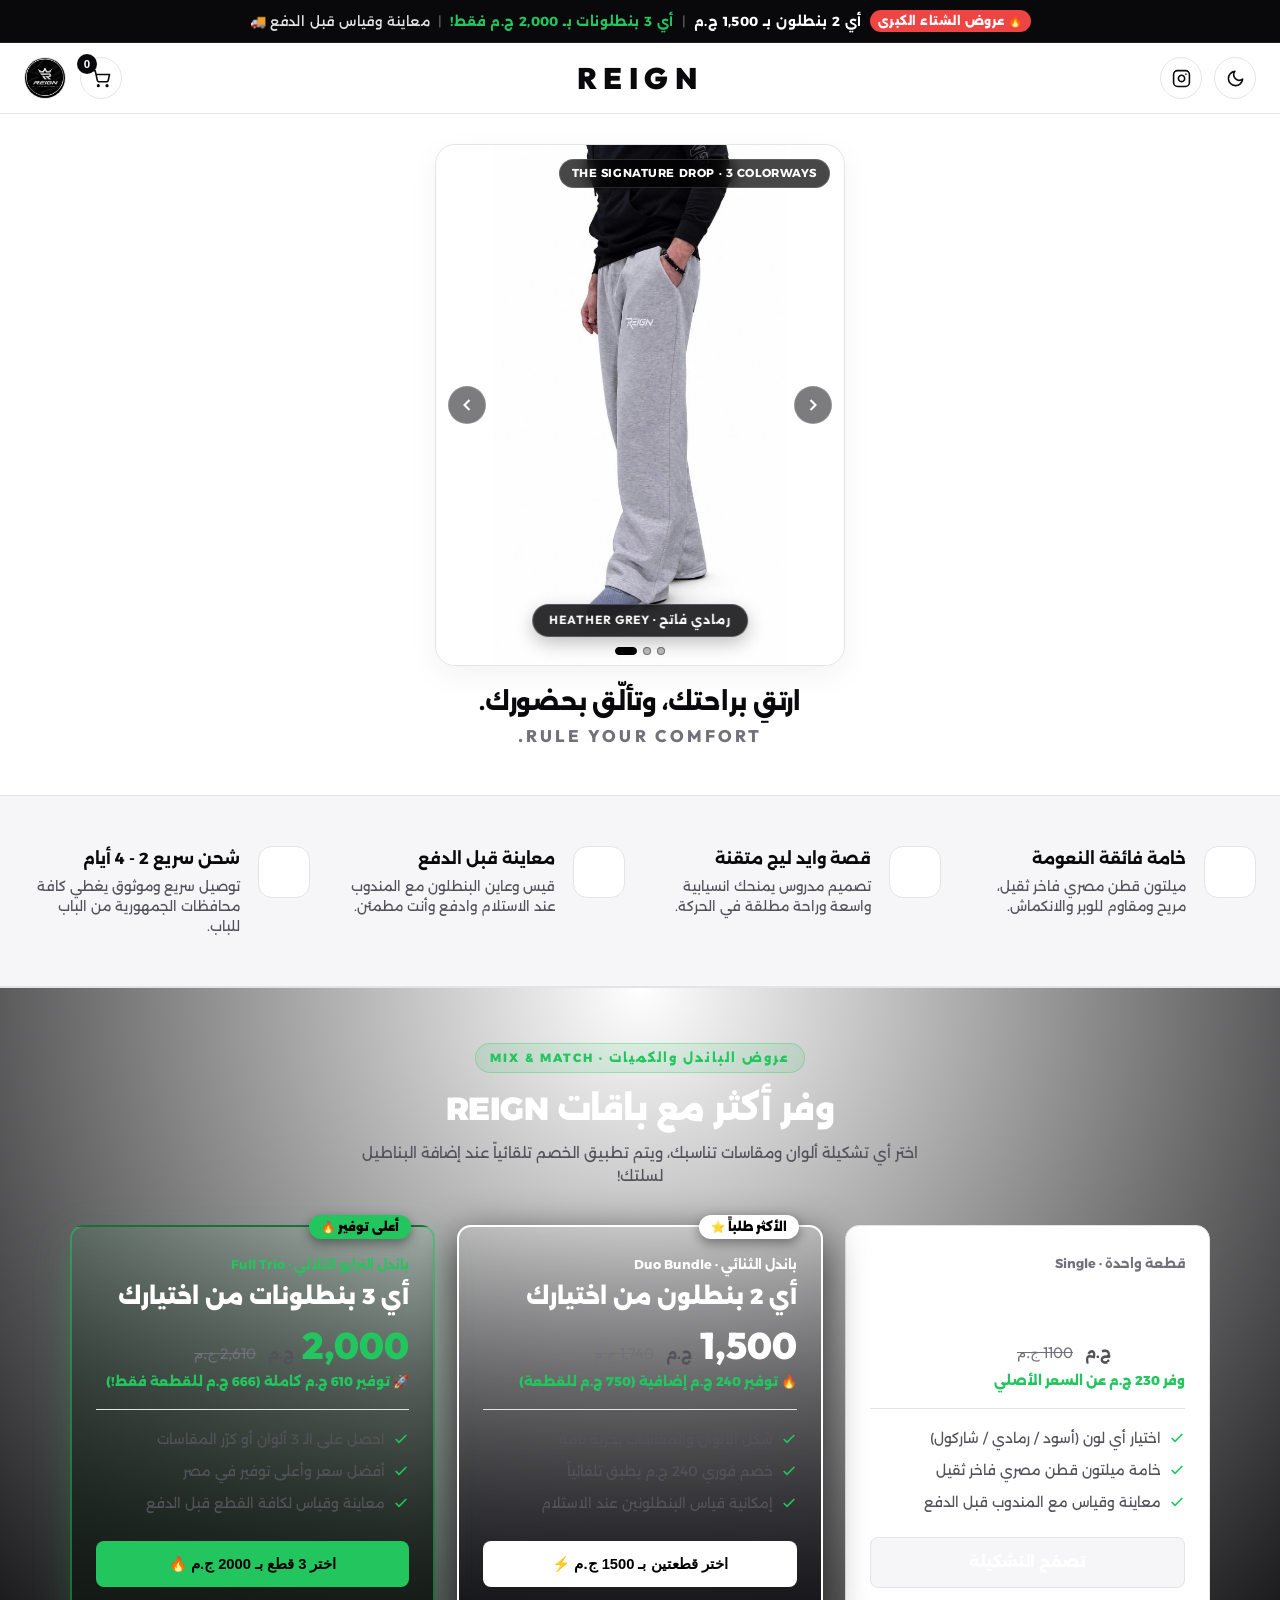
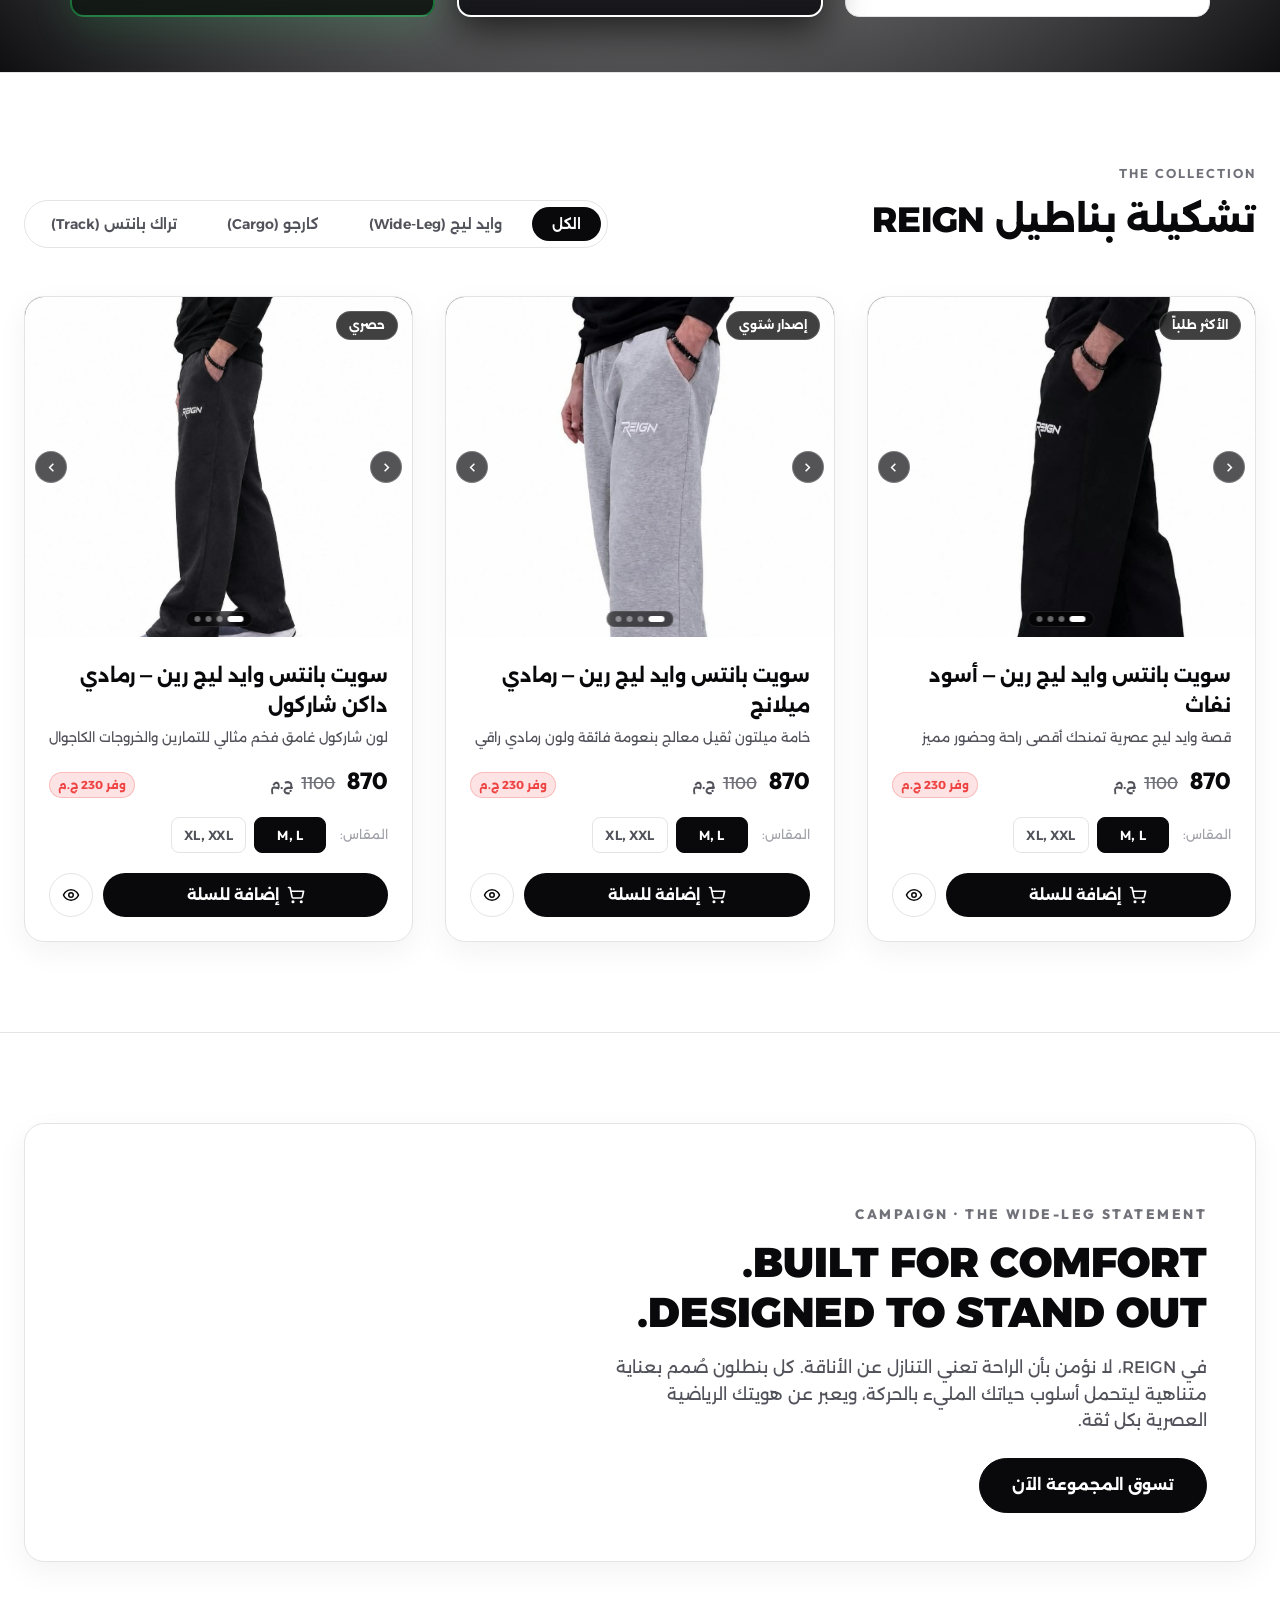
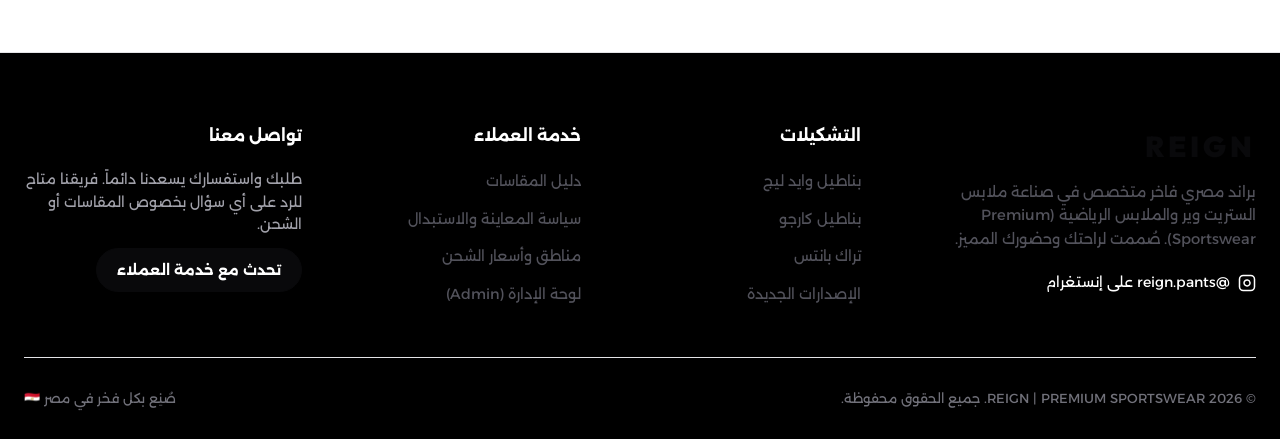
==== commit 0f67fb58: "feat: launch REIGN luxury sportswear store" ====
--- a/index.html
+++ b/index.html
@@ -5,15 +5,19 @@
   <meta name="viewport" content="width=device-width, initial-scale=1.0">
   <title>REIGN | Premium Sportswear — Rule Your Comfort</title>
   <link rel="icon" type="image/jpeg" href="assets/img/logo.jpg">
-  <link rel="stylesheet" href="assets/css/style.css">
+  <link rel="stylesheet" href="assets/css/style.css?v=2.0">
 </head>
 <body>
 
   <!-- Top Announcement Bar -->
   <div class="top-ticker">
-    <div class="top-ticker-content">
-      <span class="top-ticker-badge">توصيل لجميع المحافظات 🇪🇬</span>
-      <span>معاينة وقياس البنطلون عند الاستلام قبل الدفع لضمان راحتك ورضاك التام</span>
+    <div class="top-ticker-content" style="display: flex; align-items: center; justify-content: center; gap: 8px; flex-wrap: wrap;">
+      <span class="ticker-bundle-highlight">🔥 عروض الشتاء الكبرى</span>
+      <strong style="color: #fff;">أي 2 بنطلون بـ 1,500 ج.م</strong>
+      <span style="opacity: 0.4;">|</span>
+      <strong style="color: #22c55e;">أي 3 بنطلونات بـ 2,000 ج.م فقط!</strong>
+      <span style="opacity: 0.4;">|</span>
+      <span>معاينة وقياس قبل الدفع 🚚</span>
     </div>
   </div>
 
@@ -166,6 +170,112 @@
           <h4 class="pillar-title">شحن سريع 2 - 4 أيام</h4>
           <p class="pillar-desc">توصيل سريع وموثوق يغطي كافة محافظات الجمهورية من الباب للباب.</p>
         </div>
+      </div>
+    </div>
+  </section>
+
+  <!-- Mix & Match Bundle Section -->
+  <section class="bundle-section" id="bundles">
+    <div class="bundle-container">
+      <div class="bundle-header">
+        <span class="bundle-subtitle-badge">عروض الباندل والكميات · MIX & MATCH</span>
+        <h2 class="bundle-main-title">وفر أكثر مع باقات REIGN</h2>
+        <p class="bundle-intro-desc">
+          اختر أي تشكيلة ألوان ومقاسات تناسبك، ويتم تطبيق الخصم تلقائياً عند إضافة البناطيل لسلتك!
+        </p>
+      </div>
+
+      <div class="bundle-cards-grid">
+        
+        <!-- Bundle 1: Single Pants -->
+        <div class="bundle-tier-card">
+          <div class="bundle-card-label">قطعة واحدة · Single</div>
+          <h3 class="bundle-card-title">بنطلون واحد</h3>
+          <div class="bundle-price-box">
+            <span class="bundle-amount">870</span>
+            <span class="bundle-currency">ج.م</span>
+            <span class="bundle-old-price">1100 ج.م</span>
+            <span class="bundle-savings-tag">وفر 230 ج.م عن السعر الأصلي</span>
+          </div>
+          <ul class="bundle-perks-list">
+            <li>
+              <svg width="16" height="16" viewBox="0 0 24 24" fill="none" stroke="currentColor" stroke-width="2.5"><polyline points="20 6 9 17 4 12"/></svg>
+              اختيار أي لون (أسود / رمادي / شاركول)
+            </li>
+            <li>
+              <svg width="16" height="16" viewBox="0 0 24 24" fill="none" stroke="currentColor" stroke-width="2.5"><polyline points="20 6 9 17 4 12"/></svg>
+              خامة ميلتون قطن مصري فاخر ثقيل
+            </li>
+            <li>
+              <svg width="16" height="16" viewBox="0 0 24 24" fill="none" stroke="currentColor" stroke-width="2.5"><polyline points="20 6 9 17 4 12"/></svg>
+              معاينة وقياس مع المندوب قبل الدفع
+            </li>
+          </ul>
+          <a href="#catalog" class="bundle-cta-btn" style="background: var(--bg-secondary); color: #fff; border: 1px solid var(--border-color);">
+            تصفح التشكيلة
+          </a>
+        </div>
+
+        <!-- Bundle 2: Duo Bundle (2 Pants = 1500) -->
+        <div class="bundle-tier-card featured">
+          <div class="bundle-tier-badge">الأكثر طلباً ⭐</div>
+          <div class="bundle-card-label" style="color: #fff;">باندل الثنائي · Duo Bundle</div>
+          <h3 class="bundle-card-title">أي 2 بنطلون من اختيارك</h3>
+          <div class="bundle-price-box">
+            <span class="bundle-amount">1,500</span>
+            <span class="bundle-currency">ج.م</span>
+            <span class="bundle-old-price">1,740 ج.م</span>
+            <span class="bundle-savings-tag">🔥 توفير 240 ج.م إضافية (750 ج.م للقطعة)</span>
+          </div>
+          <ul class="bundle-perks-list">
+            <li>
+              <svg width="16" height="16" viewBox="0 0 24 24" fill="none" stroke="currentColor" stroke-width="2.5"><polyline points="20 6 9 17 4 12"/></svg>
+              شكّل الألوان والمقاسات بحرية تامة
+            </li>
+            <li>
+              <svg width="16" height="16" viewBox="0 0 24 24" fill="none" stroke="currentColor" stroke-width="2.5"><polyline points="20 6 9 17 4 12"/></svg>
+              خصم فوري 240 ج.م يطبق تلقائياً
+            </li>
+            <li>
+              <svg width="16" height="16" viewBox="0 0 24 24" fill="none" stroke="currentColor" stroke-width="2.5"><polyline points="20 6 9 17 4 12"/></svg>
+              إمكانية قياس البنطلونين عند الاستلام
+            </li>
+          </ul>
+          <button type="button" class="bundle-cta-btn" style="background: #ffffff; color: #000000;" onclick="openBundleBuilderModal(2)">
+            اختر قطعتين بـ 1500 ج.م ⚡
+          </button>
+        </div>
+
+        <!-- Bundle 3: Trio Bundle (3 Pants = 2000) -->
+        <div class="bundle-tier-card ultra">
+          <div class="bundle-tier-badge green">أعلى توفير 🔥</div>
+          <div class="bundle-card-label" style="color: #22c55e;">باندل الترايو الثلاثي · Full Trio</div>
+          <h3 class="bundle-card-title">أي 3 بنطلونات من اختيارك</h3>
+          <div class="bundle-price-box">
+            <span class="bundle-amount green">2,000</span>
+            <span class="bundle-currency">ج.م</span>
+            <span class="bundle-old-price">2,610 ج.م</span>
+            <span class="bundle-savings-tag">🚀 توفير 610 ج.م كاملة (666 ج.م للقطعة فقط!)</span>
+          </div>
+          <ul class="bundle-perks-list">
+            <li>
+              <svg width="16" height="16" viewBox="0 0 24 24" fill="none" stroke="currentColor" stroke-width="2.5"><polyline points="20 6 9 17 4 12"/></svg>
+              احصل على الـ 3 ألوان أو كرّر المقاسات
+            </li>
+            <li>
+              <svg width="16" height="16" viewBox="0 0 24 24" fill="none" stroke="currentColor" stroke-width="2.5"><polyline points="20 6 9 17 4 12"/></svg>
+              أفضل سعر وأعلى توفير في مصر
+            </li>
+            <li>
+              <svg width="16" height="16" viewBox="0 0 24 24" fill="none" stroke="currentColor" stroke-width="2.5"><polyline points="20 6 9 17 4 12"/></svg>
+              معاينة وقياس لكافة القطع قبل الدفع
+            </li>
+          </ul>
+          <button type="button" class="bundle-cta-btn" style="background: #22c55e; color: #000000;" onclick="openBundleBuilderModal(3)">
+            اختر 3 قطع بـ 2000 ج.م 🔥
+          </button>
+        </div>
+
       </div>
     </div>
   </section>
@@ -272,13 +382,19 @@
         <button class="modal-close" id="cart-close-btn" style="position: static;">&times;</button>
       </div>
 
+      <!-- Bundle Progress Bar in Cart -->
+      <div id="cart-bundle-progress-wrap"></div>
+
       <div class="cart-items-list" id="cart-items-list">
         <!-- Rendered by app.js -->
       </div>
 
       <div class="cart-footer">
+        <div id="cart-pricing-breakdown">
+          <!-- Populated by app.js with subtotal, bundle discount, and final total -->
+        </div>
         <div class="cart-total-row" style="margin-bottom: 14px;">
-          <span>إجمالي الطلب:</span>
+          <span>الإجمالي النهائي للدفع:</span>
           <span id="cart-total">0 ج.م</span>
         </div>
 
@@ -292,6 +408,48 @@
         <p style="text-align: center; font-size: 0.76rem; color: #71717a; margin-top: 10px;">
           🚚 الدفع عند الاستلام مع إمكانية المعاينة قبل الدفع
         </p>
+      </div>
+    </div>
+  </div>
+
+  
+  <!-- Bundle Builder Modal (Mix & Match) -->
+  <div class="modal-overlay" id="bundle-builder-modal">
+    <div class="bundle-modal-window">
+      <button class="modal-close" onclick="closeBundleBuilderModal()" title="إغلاق">&times;</button>
+      <div style="margin-bottom: 20px; border-bottom: 1px solid var(--border-color); padding-bottom: 14px;">
+        <span class="bundle-subtitle-badge" id="bundle-modal-badge">باندل التوفير</span>
+        <h3 id="bundle-modal-title" style="font-size: 1.4rem; font-weight: 800; color: #fff; margin: 4px 0 6px 0;">اختر تشكيلة الباندل</h3>
+        <p id="bundle-modal-desc" style="font-size: 0.82rem; color: var(--text-secondary); margin: 0;">حدد الألوان والمقاسات التي تناسبك وسنقوم بتجهيزها لك فوراً.</p>
+      </div>
+
+      <div id="bundle-builder-slots">
+        <!-- Rendered by JS -->
+      </div>
+
+      <div style="background: var(--bg-card); border: 1px solid var(--border-color); border-radius: var(--radius-sm); padding: 14px; margin-top: 16px; margin-bottom: 20px;">
+        <div style="display: flex; justify-content: space-between; align-items: center; margin-bottom: 4px;">
+          <span style="font-size: 0.88rem; color: var(--text-secondary);">المجموع الأصلي:</span>
+          <span id="bundle-modal-old-price" style="text-decoration: line-through; color: var(--text-muted); font-family: var(--font-en);">1,740 ج.م</span>
+        </div>
+        <div style="display: flex; justify-content: space-between; align-items: center; margin-bottom: 4px;">
+          <span style="font-size: 0.88rem; color: #22c55e; font-weight: 700;">توفير الباندل:</span>
+          <span id="bundle-modal-savings" style="color: #22c55e; font-weight: 800;">-240 ج.م</span>
+        </div>
+        <div style="display: flex; justify-content: space-between; align-items: center; padding-top: 8px; border-top: 1px solid var(--border-color);">
+          <span style="font-size: 1rem; font-weight: 800; color: #fff;">السعر الإجمالي للباندل:</span>
+          <span id="bundle-modal-final-price" style="font-size: 1.5rem; font-weight: 900; color: #fff; font-family: var(--font-en);">1,500 ج.م</span>
+        </div>
+      </div>
+
+      <div style="display: flex; gap: 10px; flex-direction: column;">
+        <button type="button" class="btn-primary" id="btn-bundle-add-cart" style="padding: 14px; font-size: 0.95rem; font-weight: 800; justify-content: center;" onclick="addBundleToCart()">
+          أضف الباندل إلى سلة المشتريات 🛒
+        </button>
+        <button type="button" class="btn-checkout-whatsapp" style="padding: 13px; font-size: 0.92rem; justify-content: center;" onclick="checkoutBundleViaWhatsApp()">
+          <svg width="20" height="20" viewBox="0 0 24 24" fill="currentColor"><path d="M12.04 2c-5.46 0-9.91 4.45-9.91 9.91 0 1.75.46 3.45 1.32 4.95L2.05 22l5.25-1.38c1.45.79 3.08 1.21 4.74 1.21 5.46 0 9.91-4.45 9.91-9.91 0-2.65-1.03-5.14-2.9-7.01A9.816 9.816 0 0 0 12.04 2m.01 1.67c2.2 0 4.26.86 5.82 2.41a8.214 8.214 0 0 1 2.41 5.83c0 4.54-3.7 8.24-8.24 8.24-1.48 0-2.93-.4-4.2-1.15l-.3-.18-3.12.82.83-3.04-.2-.31a8.196 8.196 0 0 1-1.26-4.38c0-4.54 3.7-8.24 8.24-8.24m4.52 11.64c-.25-.13-1.47-.72-1.7-.81-.23-.08-.39-.13-.56.13-.17.25-.64.81-.79.97-.14.17-.29.19-.54.06-.25-.13-1.06-.39-2.02-1.25-.75-.67-1.26-1.5-1.41-1.75-.14-.25-.02-.39.11-.51.11-.11.25-.29.37-.44.13-.14.17-.25.25-.42.08-.17.04-.31-.02-.44-.06-.13-.56-1.34-.76-1.84-.2-.49-.4-.42-.56-.43h-.48c-.17 0-.44.06-.67.31-.23.25-.88.86-.88 2.1 0 1.24.9 2.44 1.03 2.61.13.17 1.77 2.7 4.29 3.79.6.26 1.07.41 1.43.53.6.19 1.15.16 1.58.1.48-.07 1.47-.6 1.68-1.18.21-.58.21-1.07.15-1.18-.06-.11-.22-.17-.47-.3z"/></svg>
+          اطلب الباندل مباشرة عبر واتساب
+        </button>
       </div>
     </div>
   </div>
@@ -349,6 +507,6 @@
     </div>
   </footer>
 
-  <script src="assets/js/app.js"></script>
+  <script src="assets/js/app.js?v=2.0"></script>
 </body>
 </html>
--- a/assets/css/style.css
+++ b/assets/css/style.css
@@ -1,1840 +1,2251 @@
-@import url('https://fonts.googleapis.com/css2?family=Alexandria:wght@300;400;500;600;700;800;900&family=Outfit:wght@300;400;500;600;700;800;900&family=Space+Grotesk:wght@400;500;600;700&display=swap');
-
-:root {
-  /* Primary White / Light Theme (Default) */
-  --bg-primary: #ffffff;
-  --bg-secondary: #f6f6f8;
-  --bg-card: #ffffff;
-  --bg-card-hover: #fafafb;
-  --border-color: #e4e4e7;
-  --border-focus: #18181b;
-  --text-primary: #09090b;
-  --text-secondary: #52525b;
-  --text-muted: #71717a;
-  --accent-white: #000000;
-  --accent-silver: #3f3f46;
-  --accent-badge: #f4f4f5;
-  --header-bg: rgba(255, 255, 255, 0.94);
-  --card-shadow: 0 10px 30px rgba(0, 0, 0, 0.05);
-  --btn-primary-bg: #09090b;
-  --btn-primary-color: #ffffff;
-  --btn-secondary-bg: #ffffff;
-  --btn-secondary-color: #09090b;
-  --radius-sm: 8px;
-  --radius-md: 14px;
-  --radius-lg: 20px;
-  --radius-full: 9999px;
-  --font-en: 'Outfit', sans-serif;
-  --font-ar: 'Alexandria', sans-serif;
-  --font-mono: 'Space Grotesk', monospace;
-  --transition: all 0.28s cubic-bezier(0.16, 1, 0.3, 1);
-}
-
-/* Optional Dark Theme (via toggle) */
-body.dark-theme {
-  --bg-primary: #0a0a0b;
-  --bg-secondary: #121215;
-  --bg-card: #18181c;
-  --bg-card-hover: #222228;
-  --border-color: rgba(255, 255, 255, 0.08);
-  --border-focus: rgba(255, 255, 255, 0.25);
-  --text-primary: #ffffff;
-  --text-secondary: #a1a1aa;
-  --text-muted: #71717a;
-  --accent-white: #ffffff;
-  --accent-silver: #d4d4d8;
-  --accent-badge: #27272a;
-  --header-bg: rgba(10, 10, 11, 0.88);
-  --card-shadow: 0 20px 50px rgba(0, 0, 0, 0.6);
-  --btn-primary-bg: #ffffff;
-  --btn-primary-color: #000000;
-  --btn-secondary-bg: #18181c;
-  --btn-secondary-color: #ffffff;
-}
-
-* {
-  margin: 0;
-  padding: 0;
-  box-sizing: border-box;
-  -webkit-font-smoothing: antialiased;
-}
-
-body {
-  background-color: var(--bg-primary);
-  color: var(--text-primary);
-  font-family: var(--font-ar), var(--font-en);
-  line-height: 1.6;
-  direction: rtl;
-  overflow-x: hidden;
-  transition: background-color 0.3s ease, color 0.3s ease;
-}
-
-::selection {
-  background: var(--text-primary);
-  color: var(--bg-primary);
-}
-
-/* Custom Scrollbar */
-::-webkit-scrollbar {
-  width: 7px;
-}
-::-webkit-scrollbar-track {
-  background: var(--bg-primary);
-}
-::-webkit-scrollbar-thumb {
-  background: var(--border-color);
-  border-radius: 4px;
-}
-
-/* Announcement Ticker */
-.top-ticker {
-  background: #09090b;
-  border-bottom: 1px solid rgba(255, 255, 255, 0.1);
-  padding: 10px 0;
-  font-size: 0.82rem;
-  letter-spacing: 0.03em;
-  color: #e4e4e7;
-  text-align: center;
-  position: relative;
-  z-index: 50;
-}
-
-.top-ticker-content {
-  display: flex;
-  align-items: center;
-  justify-content: center;
-  gap: 16px;
-  font-weight: 500;
-}
-
-.top-ticker-badge {
-  background: rgba(255, 255, 255, 0.15);
-  color: #fff;
-  padding: 2px 10px;
-  border-radius: var(--radius-full);
-  font-size: 0.72rem;
-  font-weight: 700;
-}
-
-/* Navigation Header */
-.main-header {
-  position: sticky;
-  top: 0;
-  width: 100%;
-  background: var(--header-bg);
-  backdrop-filter: blur(16px);
-  -webkit-backdrop-filter: blur(16px);
-  border-bottom: 1px solid var(--border-color);
-  z-index: 40;
-  transition: var(--transition);
-}
-
-.nav-container {
-  max-width: 1360px;
-  margin: 0 auto;
-  padding: 14px 24px;
-  display: grid;
-  grid-template-columns: 1fr auto 1fr;
-  align-items: center;
-}
-
-/* Right Side Actions (Theme Toggle & Social) */
-.nav-side-right {
-  display: flex;
-  align-items: center;
-  gap: 12px;
-  justify-content: flex-start;
-}
-
-/* Centered Brand Name (kuduhouse style) */
-.nav-brand-center {
-  display: flex;
-  flex-direction: column;
-  align-items: center;
-  justify-content: center;
-  text-decoration: none;
-  text-align: center;
-}
-
-.nav-brand-name {
-  font-family: var(--font-en);
-  font-size: 1.85rem;
-  font-weight: 900;
-  letter-spacing: 0.22em;
-  color: var(--text-primary);
-  text-transform: uppercase;
-  line-height: 1;
-  transition: var(--transition);
-}
-
-.nav-brand-center:hover .nav-brand-name {
-  opacity: 0.8;
-  transform: scale(1.02);
-}
-
-/* Left Side Actions (Cart & Circular Logo) */
-.nav-side-left {
-  display: flex;
-  align-items: center;
-  gap: 14px;
-  justify-content: flex-end;
-}
-
-.nav-logo-side-link {
-  display: flex;
-  align-items: center;
-  text-decoration: none;
-}
-
-.nav-logo-img {
-  width: 42px;
-  height: 42px;
-  border-radius: 50%;
-  border: 1.5px solid var(--border-color);
-  object-fit: cover;
-  transition: var(--transition);
-}
-
-.nav-logo-img:hover {
-  transform: rotate(6deg) scale(1.06);
-}
-
-.nav-btn-icon {
-  background: var(--bg-card);
-  border: 1px solid var(--border-color);
-  color: var(--text-primary);
-  width: 42px;
-  height: 42px;
-  border-radius: var(--radius-full);
-  display: flex;
-  align-items: center;
-  justify-content: center;
-  cursor: pointer;
-  position: relative;
-  transition: var(--transition);
-  text-decoration: none;
-}
-
-.nav-btn-icon:hover {
-  background: var(--bg-secondary);
-  border-color: var(--border-focus);
-  transform: translateY(-2px);
-}
-
-.cart-count {
-  position: absolute;
-  top: -4px;
-  left: -4px;
-  background: var(--btn-primary-bg);
-  color: var(--btn-primary-color);
-  font-size: 0.72rem;
-  font-weight: 800;
-  width: 20px;
-  height: 20px;
-  border-radius: 50%;
-  display: flex;
-  align-items: center;
-  justify-content: center;
-}
-
-/* Mobile Menu Toggle */
-.mobile-toggle {
-  display: none;
-  background: transparent;
-  border: none;
-  color: #fff;
-  font-size: 1.6rem;
-  cursor: pointer;
-}
-
-/* Hero Section (Visual-First Minimalist Centered) */
-.hero-section-minimal {
-  position: relative;
-  padding: 30px 20px 45px;
-  max-width: 1360px;
-  margin: 0 auto;
-  text-align: center;
-}
-
-.hero-minimal-container {
-  max-width: 520px;
-  margin: 0 auto;
-  display: flex;
-  flex-direction: column;
-  align-items: center;
-}
-
-/* 1. Main Top Image */
-.hero-visual-top {
-  width: 100%;
-  max-width: 410px;
-  margin: 0 auto 20px;
-}
-
-/* Hero Card & Slider */
-.hero-card {
-  background: var(--bg-card);
-  border: 1px solid var(--border-color);
-  border-radius: var(--radius-lg);
-  overflow: hidden;
-  position: relative;
-  box-shadow: var(--card-shadow);
-  transition: var(--transition);
-}
-
-.hero-card-img-wrap {
-  position: relative;
-  width: 100%;
-  aspect-ratio: 4 / 5.2;
-  max-height: 520px;
-  background: #ffffff;
-  overflow: hidden;
-}
-
-.hero-slider {
-  position: relative;
-  width: 100%;
-  aspect-ratio: 4 / 5.2;
-  max-height: 520px;
-  background: #ffffff;
-  overflow: hidden;
-  direction: ltr !important;
-  border-radius: var(--radius-lg);
-  user-select: none;
-}
-
-.hero-slides-track {
-  display: flex;
-  width: 100%;
-  height: 100%;
-  transition: transform 0.65s cubic-bezier(0.25, 1, 0.5, 1);
-  will-change: transform;
-  direction: ltr !important;
-}
-
-.hero-slide {
-  flex: 0 0 100%;
-  width: 100%;
-  height: 100%;
-  position: relative;
-  display: flex;
-  align-items: center;
-  justify-content: center;
-  background: #ffffff;
-  overflow: hidden;
-  cursor: pointer;
-}
-
-.hero-slide-img {
-  width: 100%;
-  height: 100%;
-  object-fit: contain;
-  object-position: center bottom;
-  display: block;
-  user-select: none;
-  -webkit-user-drag: none;
-  transition: transform 0.5s ease;
-}
-
-.hero-slide:hover .hero-slide-img {
-  transform: scale(1.025);
-}
-
-.hero-slide-badge-color {
-  position: absolute;
-  bottom: 28px;
-  left: 50%;
-  transform: translateX(-50%);
-  background: rgba(18, 18, 20, 0.88);
-  backdrop-filter: blur(12px);
-  -webkit-backdrop-filter: blur(12px);
-  border: 1px solid rgba(255, 255, 255, 0.2);
-  padding: 6px 16px;
-  border-radius: var(--radius-full);
-  font-family: var(--font-en), var(--font-ar), sans-serif;
-  font-size: 0.74rem;
-  font-weight: 700;
-  letter-spacing: 0.08em;
-  color: #ffffff;
-  box-shadow: 0 6px 18px rgba(0, 0, 0, 0.25);
-  pointer-events: none;
-  white-space: nowrap;
-  z-index: 5;
-}
-
-/* Slider Controls */
-.hero-slider-arrow {
-  position: absolute;
-  top: 50%;
-  transform: translateY(-50%);
-  width: 38px;
-  height: 38px;
-  border-radius: 50%;
-  background: rgba(18, 18, 20, 0.65);
-  backdrop-filter: blur(10px);
-  -webkit-backdrop-filter: blur(10px);
-  border: 1px solid rgba(255, 255, 255, 0.18);
-  color: #ffffff;
-  display: flex;
-  align-items: center;
-  justify-content: center;
-  cursor: pointer;
-  z-index: 8;
-  opacity: 0.85;
-  transition: all 0.25s ease;
-  padding: 0;
-}
-
-.hero-slider-arrow:hover {
-  opacity: 1;
-  background: rgba(0, 0, 0, 0.95);
-  transform: translateY(-50%) scale(1.08);
-  border-color: rgba(255, 255, 255, 0.35);
-}
-
-.hero-slider-arrow.hero-prev {
-  left: 12px;
-}
-
-.hero-slider-arrow.hero-next {
-  right: 12px;
-}
-
-/* Dots */
-.hero-slider-dots {
-  position: absolute;
-  bottom: 10px;
-  left: 50%;
-  transform: translateX(-50%);
-  display: flex;
-  align-items: center;
-  gap: 6px;
-  z-index: 8;
-  direction: ltr !important;
-}
-
-.hero-dot {
-  width: 8px;
-  height: 8px;
-  border-radius: 50%;
-  background: rgba(0, 0, 0, 0.25);
-  border: 1px solid rgba(0, 0, 0, 0.4);
-  cursor: pointer;
-  padding: 0;
-  transition: all 0.3s cubic-bezier(0.25, 1, 0.5, 1);
-}
-
-.hero-dot.active {
-  width: 22px;
-  border-radius: 4px;
-  background: #000000;
-  border-color: #000000;
-}
-
-.hero-card-img {
-  width: 100%;
-  height: 100%;
-  object-fit: cover;
-  object-position: center 30%;
-  transition: opacity 0.35s ease, transform 0.5s ease;
-}
-
-.hero-card-badge {
-  position: absolute;
-  top: 14px;
-  right: 14px;
-  background: rgba(0, 0, 0, 0.72);
-  backdrop-filter: blur(8px);
-  padding: 4px 12px;
-  border-radius: var(--radius-full);
-  font-size: 0.72rem;
-  font-weight: 700;
-  letter-spacing: 0.05em;
-  color: #fff;
-  border: 1px solid rgba(255, 255, 255, 0.15);
-}
-
-.hero-card-chic {
-  border: 1px solid var(--border-color);
-  box-shadow: var(--card-shadow);
-}
-
-/* 2. Slogan Under Image (Compact & Refined) */
-.hero-tagline-wrap {
-  display: flex;
-  flex-direction: column;
-  align-items: center;
-  gap: 5px;
-  text-align: center;
-}
-
-.hero-slogan-ar {
-  font-family: var(--font-ar);
-  font-size: 1.48rem;
-  font-weight: 800;
-  color: var(--text-primary);
-  line-height: 1.35;
-  letter-spacing: -0.01em;
-}
-
-.hero-slogan-en {
-  font-family: var(--font-en);
-  font-size: 1.05rem;
-  font-weight: 800;
-  letter-spacing: 0.18em;
-  color: var(--text-muted);
-  text-transform: uppercase;
-}
-
-/* Global Buttons System */
-.btn-primary {
-  background: var(--btn-primary-bg);
-  color: var(--btn-primary-color);
-  padding: 14px 32px;
-  border-radius: var(--radius-full);
-  font-size: 0.95rem;
-  font-weight: 700;
-  text-decoration: none;
-  display: inline-flex;
-  align-items: center;
-  gap: 8px;
-  transition: var(--transition);
-  border: 1px solid var(--btn-primary-bg);
-  cursor: pointer;
-  font-family: inherit;
-}
-
-.btn-primary:hover {
-  opacity: 0.88;
-  transform: translateY(-2px);
-  box-shadow: 0 10px 24px rgba(0, 0, 0, 0.15);
-}
-
-.btn-secondary {
-  background: var(--bg-card);
-  color: var(--text-primary);
-  padding: 14px 28px;
-  border-radius: var(--radius-full);
-  font-size: 0.92rem;
-  font-weight: 600;
-  text-decoration: none;
-  display: inline-flex;
-  align-items: center;
-  gap: 8px;
-  border: 1px solid var(--border-color);
-  transition: var(--transition);
-  cursor: pointer;
-  font-family: inherit;
-}
-
-.btn-secondary:hover {
-  background: var(--bg-secondary);
-  border-color: var(--border-focus);
-}
-
-.hero-card-caption-title {
-  font-family: var(--font-en);
-  font-size: 0.88rem;
-  font-weight: 800;
-  letter-spacing: 0.12em;
-  color: #ffffff;
-}
-
-.hero-card-caption-sub {
-  font-size: 0.78rem;
-  color: var(--text-secondary);
-}
-
-.hero-color-switcher {
-  position: absolute;
-  bottom: 18px;
-  left: 50%;
-  transform: translateX(-50%);
-  background: rgba(18, 18, 21, 0.85);
-  backdrop-filter: blur(16px);
-  border: 1px solid var(--border-color);
-  padding: 8px 16px;
-  border-radius: var(--radius-full);
-  display: flex;
-  align-items: center;
-  gap: 12px;
-}
-
-.color-dot {
-  width: 22px;
-  height: 22px;
-  border-radius: 50%;
-  cursor: pointer;
-  border: 2px solid transparent;
-  transition: var(--transition);
-}
-
-.color-dot.active {
-  border-color: #ffffff;
-  transform: scale(1.15);
-  box-shadow: 0 0 12px rgba(255, 255, 255, 0.4);
-}
-
-/* Feature Pillars Section */
-.pillars-section {
-  background: var(--bg-secondary);
-  border-top: 1px solid var(--border-color);
-  border-bottom: 1px solid var(--border-color);
-  padding: 50px 24px;
-}
-
-.pillars-grid {
-  max-width: 1360px;
-  margin: 0 auto;
-  display: grid;
-  grid-template-columns: repeat(4, 1fr);
-  gap: 30px;
-}
-
-.pillar-item {
-  display: flex;
-  align-items: flex-start;
-  gap: 18px;
-}
-
-.pillar-icon {
-  width: 52px;
-  height: 52px;
-  border-radius: var(--radius-md);
-  background: var(--bg-card);
-  border: 1px solid var(--border-color);
-  display: flex;
-  align-items: center;
-  justify-content: center;
-  flex-shrink: 0;
-  color: #fff;
-}
-
-.pillar-title {
-  font-size: 1rem;
-  font-weight: 700;
-  margin-bottom: 4px;
-}
-
-.pillar-desc {
-  font-size: 0.84rem;
-  color: var(--text-secondary);
-  line-height: 1.5;
-}
-
-/* Collection / Catalog Section */
-.catalog-section {
-  max-width: 1360px;
-  margin: 0 auto;
-  padding: 90px 24px;
-}
-
-.section-head {
-  display: flex;
-  align-items: flex-end;
-  justify-content: space-between;
-  margin-bottom: 48px;
-  flex-wrap: wrap;
-  gap: 20px;
-}
-
-.section-subtitle {
-  font-family: var(--font-en);
-  font-size: 0.8rem;
-  font-weight: 700;
-  letter-spacing: 0.16em;
-  color: var(--text-muted);
-  text-transform: uppercase;
-  margin-bottom: 8px;
-}
-
-.section-title {
-  font-size: 2.2rem;
-  font-weight: 800;
-  letter-spacing: -0.01em;
-}
-
-.category-tabs {
-  display: flex;
-  align-items: center;
-  gap: 10px;
-  background: var(--bg-card);
-  padding: 6px;
-  border-radius: var(--radius-full);
-  border: 1px solid var(--border-color);
-}
-
-.category-tab {
-  background: transparent;
-  border: none;
-  color: var(--text-secondary);
-  padding: 8px 20px;
-  border-radius: var(--radius-full);
-  font-size: 0.88rem;
-  font-weight: 600;
-  cursor: pointer;
-  transition: var(--transition);
-  font-family: inherit;
-}
-
-.category-tab.active {
-  background: var(--btn-primary-bg);
-  color: var(--btn-primary-color);
-}
-
-/* Product Cards Grid */
-.products-grid {
-  display: grid;
-  grid-template-columns: repeat(3, 1fr);
-  gap: 32px;
-}
-
-.product-card {
-  background: var(--bg-card);
-  border: 1px solid var(--border-color);
-  border-radius: var(--radius-lg);
-  overflow: hidden;
-  display: flex;
-  flex-direction: column;
-  transition: var(--transition);
-  position: relative;
-  box-shadow: var(--card-shadow);
-}
-
-.product-card:hover {
-  border-color: var(--border-focus);
-  transform: translateY(-4px);
-  box-shadow: 0 16px 36px rgba(0, 0, 0, 0.12);
-}
-
-.product-media {
-  position: relative;
-  width: 100%;
-  aspect-ratio: 1 / 1.15;
-  max-height: 340px;
-  background: #141416;
-  overflow: hidden;
-  user-select: none;
-}
-
-.product-img {
-  width: 100%;
-  height: 100%;
-  object-fit: cover;
-  object-position: center 30%;
-  transition: opacity 0.3s ease;
-  cursor: pointer;
-}
-
-/* Manual Product Image Slider Controls */
-.prod-arrow {
-  position: absolute;
-  top: 50%;
-  transform: translateY(-50%);
-  width: 32px;
-  height: 32px;
-  border-radius: 50%;
-  background: rgba(18, 18, 22, 0.8);
-  backdrop-filter: blur(8px);
-  border: 1px solid rgba(255, 255, 255, 0.22);
-  color: #ffffff;
-  display: flex;
-  align-items: center;
-  justify-content: center;
-  cursor: pointer;
-  z-index: 10;
-  transition: all 0.2s ease;
-  opacity: 0.9;
-}
-
-.prod-arrow:hover {
-  background: #ffffff;
-  color: #000000;
-  transform: translateY(-50%) scale(1.1);
-  box-shadow: 0 4px 12px rgba(0, 0, 0, 0.5);
-}
-
-.prod-arrow-prev {
-  right: 10px;
-}
-
-.prod-arrow-next {
-  left: 10px;
-}
-
-.prod-img-dots {
-  position: absolute;
-  bottom: 10px;
-  left: 50%;
-  transform: translateX(-50%);
-  display: flex;
-  align-items: center;
-  gap: 5px;
-  z-index: 10;
-  background: rgba(0, 0, 0, 0.6);
-  backdrop-filter: blur(6px);
-  padding: 4px 8px;
-  border-radius: var(--radius-full);
-  border: 1px solid rgba(255, 255, 255, 0.1);
-}
-
-.prod-dot {
-  width: 6px;
-  height: 6px;
-  border-radius: 50%;
-  background: rgba(255, 255, 255, 0.4);
-  cursor: pointer;
-  transition: all 0.2s ease;
-}
-
-.prod-dot.active {
-  width: 16px;
-  border-radius: 4px;
-  background: #ffffff;
-}
-
-.product-badge {
-  position: absolute;
-  top: 14px;
-  right: 14px;
-  background: rgba(0, 0, 0, 0.75);
-  backdrop-filter: blur(8px);
-  border: 1px solid rgba(255, 255, 255, 0.15);
-  padding: 4px 12px;
-  border-radius: var(--radius-full);
-  font-size: 0.72rem;
-  font-weight: 700;
-  color: #ffffff;
-  z-index: 5;
-}
-
-.product-info {
-  padding: 24px;
-  display: flex;
-  flex-direction: column;
-  flex-grow: 1;
-}
-
-.product-title {
-  font-size: 1.18rem;
-  font-weight: 700;
-  margin-bottom: 6px;
-  color: var(--text-primary);
-}
-
-.product-sub {
-  font-size: 0.82rem;
-  color: var(--text-secondary);
-  margin-bottom: 16px;
-  line-height: 1.4;
-}
-
-.product-price-row {
-  display: flex;
-  align-items: baseline;
-  gap: 8px;
-  margin-bottom: 18px;
-}
-
-.product-price {
-  font-family: var(--font-en), var(--font-ar);
-  font-size: 1.45rem;
-  font-weight: 800;
-  color: var(--text-primary);
-}
-
-.product-price-old {
-  font-family: var(--font-en), var(--font-ar);
-  font-size: 1.05rem;
-  font-weight: 500;
-  color: #71717a;
-  text-decoration: line-through;
-  margin-right: 4px;
-}
-
-.product-discount-tag {
-  background: rgba(239, 68, 68, 0.15);
-  color: #ef4444;
-  font-size: 0.72rem;
-  font-weight: 700;
-  padding: 3px 8px;
-  border-radius: var(--radius-full);
-  margin-right: auto;
-  border: 1px solid rgba(239, 68, 68, 0.25);
-}
-
-.product-currency {
-  font-size: 0.9rem;
-  color: var(--text-secondary);
-  font-weight: 600;
-}
-
-.size-selector-row {
-  display: flex;
-  align-items: center;
-  gap: 8px;
-  margin-bottom: 20px;
-  flex-wrap: wrap;
-}
-
-.size-pill {
-  min-width: 72px;
-  height: 36px;
-  padding: 0 12px;
-  border-radius: var(--radius-sm);
-  background: var(--bg-card);
-  border: 1px solid var(--border-color);
-  color: var(--text-secondary);
-  display: inline-flex;
-  align-items: center;
-  justify-content: center;
-  font-size: 0.82rem;
-  font-weight: 700;
-  cursor: pointer;
-  transition: var(--transition);
-  font-family: var(--font-en);
-  letter-spacing: 0.04em;
-}
-
-.size-pill:hover,
-.size-pill.active {
-  background: var(--btn-primary-bg);
-  color: var(--btn-primary-color);
-  border-color: var(--btn-primary-bg);
-}
-
-.product-card-actions {
-  display: grid;
-  grid-template-columns: 1fr auto;
-  gap: 10px;
-  margin-top: auto;
-}
-
-.btn-card-add {
-  background: var(--btn-primary-bg);
-  color: var(--btn-primary-color);
-  border: none;
-  padding: 12px 18px;
-  border-radius: var(--radius-full);
-  font-size: 0.92rem;
-  font-weight: 700;
-  cursor: pointer;
-  transition: var(--transition);
-  display: flex;
-  align-items: center;
-  justify-content: center;
-  gap: 8px;
-  font-family: inherit;
-}
-
-.btn-card-add:hover {
-  opacity: 0.88;
-  transform: translateY(-2px);
-}
-
-.btn-card-quick {
-  background: var(--bg-card);
-  color: var(--text-primary);
-  border: 1px solid var(--border-color);
-  width: 44px;
-  height: 44px;
-  border-radius: var(--radius-full);
-  display: flex;
-  align-items: center;
-  justify-content: center;
-  cursor: pointer;
-  transition: var(--transition);
-}
-
-.btn-card-quick:hover {
-  background: var(--bg-secondary);
-  border-color: var(--border-focus);
-}
-
-.btn-card-quick:hover {
-  background: var(--bg-card-hover);
-  border-color: var(--border-focus);
-}
-
-/* Editorial Lookbook / Campaign Showcase */
-.lookbook-section {
-  background: var(--bg-primary);
-  padding: 90px 24px;
-  border-top: 1px solid var(--border-color);
-}
-
-.lookbook-container {
-  max-width: 1360px;
-  margin: 0 auto;
-}
-
-.lookbook-hero {
-  background: var(--bg-card);
-  border-radius: var(--radius-lg);
-  border: 1px solid var(--border-color);
-  padding: 80px 48px 48px;
-  min-height: 420px;
-  display: flex;
-  flex-direction: column;
-  justify-content: flex-end;
-  position: relative;
-  overflow: hidden;
-  box-shadow: var(--card-shadow);
-}
-
-body.dark-theme .lookbook-hero {
-  background: radial-gradient(circle at 80% 20%, rgba(255, 255, 255, 0.05) 0%, transparent 40%),
-              linear-gradient(135deg, #18181c 0%, #0e0e11 100%);
-}
-
-.lookbook-tag {
-  font-family: var(--font-en);
-  font-size: 0.85rem;
-  font-weight: 800;
-  letter-spacing: 0.18em;
-  color: var(--text-muted);
-  text-transform: uppercase;
-  margin-bottom: 12px;
-}
-
-.lookbook-headline {
-  font-size: 2.6rem;
-  font-weight: 900;
-  line-height: 1.2;
-  margin-bottom: 16px;
-  max-width: 700px;
-  color: var(--text-primary);
-}
-
-.lookbook-text {
-  font-size: 1.05rem;
-  color: var(--text-secondary);
-  max-width: 600px;
-  line-height: 1.6;
-  margin-bottom: 24px;
-}
-
-/* Lookbook Campaign Gallery */
-.lookbook-gallery {
-  margin-top: 60px;
-}
-
-.gallery-head {
-  text-align: center;
-  max-width: 650px;
-  margin: 0 auto 40px;
-}
-
-.gallery-subtitle {
-  font-family: var(--font-en);
-  font-size: 0.8rem;
-  font-weight: 800;
-  letter-spacing: 0.18em;
-  color: var(--text-muted);
-  text-transform: uppercase;
-  display: block;
-  margin-bottom: 8px;
-}
-
-.gallery-title {
-  font-size: 1.8rem;
-  font-weight: 800;
-  margin-bottom: 10px;
-  color: var(--text-primary);
-}
-
-.gallery-desc {
-  font-size: 0.92rem;
-  color: var(--text-secondary);
-  line-height: 1.6;
-}
-
-.gallery-grid {
-  display: grid;
-  grid-template-columns: repeat(12, 1fr);
-  gap: 20px;
-}
-
-.gallery-item {
-  position: relative;
-  border-radius: var(--radius-md);
-  overflow: hidden;
-  background: var(--bg-card);
-  border: 1px solid var(--border-color);
-  aspect-ratio: 4 / 5;
-  transition: transform 0.4s cubic-bezier(0.16, 1, 0.3, 1), border-color 0.3s ease, box-shadow 0.3s ease;
-}
-
-.gallery-item img {
-  width: 100%;
-  height: 100%;
-  object-fit: cover;
-  display: block;
-  transition: transform 0.6s cubic-bezier(0.16, 1, 0.3, 1);
-}
-
-.gallery-item:hover {
-  transform: translateY(-4px);
-  border-color: rgba(255, 255, 255, 0.25);
-  box-shadow: 0 16px 40px rgba(0, 0, 0, 0.6);
-}
-
-.gallery-item:hover img {
-  transform: scale(1.05);
-}
-
-/* Bento / Editorial Span Rules */
-.gallery-item.gallery-item-featured {
-  grid-column: span 6;
-  aspect-ratio: 16 / 10;
-  max-height: 290px;
-}
-
-.gallery-item:nth-child(2) {
-  grid-column: span 6;
-  aspect-ratio: 16 / 10;
-  max-height: 290px;
-}
-
-.gallery-item:nth-child(3),
-.gallery-item:nth-child(4),
-.gallery-item:nth-child(5) {
-  grid-column: span 4;
-  aspect-ratio: 4 / 3.8;
-  max-height: 290px;
-}
-
-.gallery-overlay {
-  position: absolute;
-  inset: 0;
-  background: linear-gradient(180deg, transparent 40%, rgba(10, 10, 11, 0.95) 100%);
-  display: flex;
-  flex-direction: column;
-  justify-content: flex-end;
-  padding: 24px;
-  opacity: 0.9;
-  transition: opacity 0.3s ease;
-}
-
-.gallery-item:hover .gallery-overlay {
-  opacity: 1;
-}
-
-.gallery-tag {
-  font-family: var(--font-en);
-  font-size: 0.72rem;
-  font-weight: 800;
-  letter-spacing: 0.14em;
-  color: #a1a1aa;
-  text-transform: uppercase;
-  margin-bottom: 6px;
-}
-
-.gallery-overlay h4 {
-  font-size: 1.15rem;
-  font-weight: 800;
-  color: #fff;
-  margin-bottom: 4px;
-}
-
-.gallery-overlay p {
-  font-size: 0.82rem;
-  color: #d4d4d8;
-  line-height: 1.4;
-}
-
-@media (max-width: 992px) {
-  .gallery-item.gallery-item-featured,
-  .gallery-item:nth-child(2) {
-    grid-column: span 12;
-    aspect-ratio: 16 / 10;
-  }
-  .gallery-item:nth-child(3),
-  .gallery-item:nth-child(4),
-  .gallery-item:nth-child(5) {
-    grid-column: span 6;
-  }
-}
-
-@media (max-width: 640px) {
-  .gallery-item.gallery-item-featured,
-  .gallery-item:nth-child(2),
-  .gallery-item:nth-child(3),
-  .gallery-item:nth-child(4),
-  .gallery-item:nth-child(5) {
-    grid-column: span 12;
-    aspect-ratio: 4 / 5;
-  }
-}
-
-/* Size Guide Interactive Modal */
-.modal-overlay {
-  position: fixed;
-  inset: 0;
-  background: rgba(0, 0, 0, 0.8);
-  backdrop-filter: blur(12px);
-  display: none;
-  align-items: center;
-  justify-content: center;
-  z-index: 100;
-  padding: 20px;
-}
-
-.modal-overlay.active {
-  display: flex;
-}
-
-.modal-content {
-  background: var(--bg-secondary);
-  border: 1px solid var(--border-color);
-  border-radius: var(--radius-lg);
-  width: 100%;
-  max-width: 640px;
-  padding: 32px;
-  position: relative;
-  box-shadow: 0 30px 80px rgba(0, 0, 0, 0.7);
-  animation: modalFadeIn 0.3s ease;
-}
-
-@keyframes modalFadeIn {
-  from { opacity: 0; transform: scale(0.95) translateY(10px); }
-  to { opacity: 1; transform: scale(1) translateY(0); }
-}
-
-.modal-close {
-  position: absolute;
-  top: 20px;
-  left: 20px;
-  background: var(--bg-card);
-  border: 1px solid var(--border-color);
-  color: #fff;
-  width: 36px;
-  height: 36px;
-  border-radius: 50%;
-  cursor: pointer;
-  display: flex;
-  align-items: center;
-  justify-content: center;
-  transition: var(--transition);
-}
-
-.modal-close:hover {
-  background: #fff;
-  color: #000;
-}
-
-.size-table {
-  width: 100%;
-  border-collapse: collapse;
-  margin-top: 20px;
-  font-size: 0.88rem;
-}
-
-.size-table th,
-.size-table td {
-  padding: 12px 16px;
-  text-align: center;
-  border-bottom: 1px solid var(--border-color);
-}
-
-.size-table th {
-  background: var(--bg-card);
-  color: #fff;
-  font-weight: 700;
-}
-
-.size-table td {
-  color: var(--text-secondary);
-}
-
-/* Quick View Interactive Modal */
-.quickview-modal-content {
-  background: var(--bg-secondary);
-  border: 1px solid var(--border-color);
-  border-radius: var(--radius-lg);
-  width: 100%;
-  max-width: 940px;
-  max-height: 90vh;
-  overflow-y: auto;
-  position: relative;
-  box-shadow: 0 35px 90px rgba(0, 0, 0, 0.85);
-  animation: modalFadeIn 0.3s cubic-bezier(0.16, 1, 0.3, 1);
-  padding: 0;
-}
-
-.quickview-grid {
-  display: grid;
-  grid-template-columns: 1.05fr 1.1fr;
-}
-
-.qv-media-col {
-  padding: 24px;
-  background: #0d0d0f;
-  display: flex;
-  flex-direction: column;
-  gap: 14px;
-  border-left: 1px solid var(--border-color);
-}
-
-.qv-main-img-wrap {
-  position: relative;
-  width: 100%;
-  aspect-ratio: 1 / 1.12;
-  border-radius: var(--radius-md);
-  overflow: hidden;
-  background: #141416;
-}
-
-.qv-main-img {
-  width: 100%;
-  height: 100%;
-  object-fit: cover;
-  object-position: center 30%;
-  transition: opacity 0.25s ease;
-}
-
-.qv-thumbs-row {
-  display: flex;
-  gap: 10px;
-  overflow-x: auto;
-  padding-bottom: 4px;
-}
-
-.qv-thumb {
-  width: 65px;
-  height: 75px;
-  border-radius: var(--radius-sm);
-  overflow: hidden;
-  border: 2px solid transparent;
-  cursor: pointer;
-  opacity: 0.6;
-  transition: all 0.2s ease;
-  flex-shrink: 0;
-  background: #141416;
-}
-
-.qv-thumb.active,
-.qv-thumb:hover {
-  opacity: 1;
-  border-color: #ffffff;
-  transform: translateY(-2px);
-}
-
-.qv-thumb img {
-  width: 100%;
-  height: 100%;
-  object-fit: cover;
-}
-
-.qv-info-col {
-  padding: 32px 28px;
-  display: flex;
-  flex-direction: column;
-}
-
-.qv-badge {
-  display: inline-block;
-  align-self: flex-start;
-  background: rgba(255, 255, 255, 0.08);
-  border: 1px solid rgba(255, 255, 255, 0.15);
-  padding: 4px 12px;
-  border-radius: var(--radius-full);
-  font-size: 0.72rem;
-  font-weight: 700;
-  margin-bottom: 12px;
-}
-
-.qv-title {
-  font-size: 1.45rem;
-  font-weight: 900;
-  margin-bottom: 6px;
-  color: #fff;
-}
-
-.qv-sub {
-  font-size: 0.88rem;
-  color: var(--text-secondary);
-  margin-bottom: 18px;
-  line-height: 1.5;
-}
-
-.qv-price-row {
-  display: flex;
-  align-items: baseline;
-  gap: 12px;
-  margin-bottom: 20px;
-  padding-bottom: 16px;
-  border-bottom: 1px solid var(--border-color);
-}
-
-.qv-price {
-  font-family: var(--font-en), var(--font-ar);
-  font-size: 1.7rem;
-  font-weight: 900;
-  color: #fff;
-}
-
-.qv-old-price {
-  font-family: var(--font-en), var(--font-ar);
-  font-size: 1.1rem;
-  color: #71717a;
-  text-decoration: line-through;
-}
-
-.qv-features-list {
-  list-style: none;
-  display: flex;
-  flex-direction: column;
-  gap: 8px;
-  margin-bottom: 22px;
-}
-
-.qv-features-list li {
-  font-size: 0.84rem;
-  color: #d4d4d8;
-  display: flex;
-  align-items: center;
-  gap: 8px;
-}
-
-.qv-features-list li svg {
-  color: #22c55e;
-  flex-shrink: 0;
-}
-
-.qv-actions-row {
-  display: flex;
-  flex-direction: column;
-  gap: 10px;
-  margin-top: auto;
-  padding-top: 20px;
-}
-
-.btn-qv-add {
-  background: #ffffff;
-  color: #000000;
-  border: none;
-  padding: 14px 20px;
-  border-radius: var(--radius-full);
-  font-size: 0.95rem;
-  font-weight: 800;
-  cursor: pointer;
-  display: flex;
-  align-items: center;
-  justify-content: center;
-  gap: 10px;
-  transition: var(--transition);
-  font-family: inherit;
-}
-
-.btn-qv-add:hover {
-  background: #e4e4e7;
-  transform: translateY(-2px);
-}
-
-.btn-qv-wa {
-  background: rgba(37, 211, 102, 0.15);
-  color: #25d366;
-  border: 1px solid rgba(37, 211, 102, 0.3);
-  padding: 13px 20px;
-  border-radius: var(--radius-full);
-  font-size: 0.92rem;
-  font-weight: 800;
-  cursor: pointer;
-  display: flex;
-  align-items: center;
-  justify-content: center;
-  gap: 10px;
-  transition: var(--transition);
-  font-family: inherit;
-  text-decoration: none;
-}
-
-.btn-qv-wa:hover {
-  background: #25d366;
-  color: #000;
-}
-
-.qv-perks-row {
-  display: grid;
-  grid-template-columns: 1fr 1fr;
-  gap: 10px;
-  margin-top: 14px;
-  padding-top: 14px;
-  border-top: 1px solid var(--border-color);
-  font-size: 0.75rem;
-  color: var(--text-muted);
-}
-
-.qv-perk-item {
-  display: flex;
-  align-items: center;
-  gap: 6px;
-}
-
-@media (max-width: 820px) {
-  .quickview-grid {
-    grid-template-columns: 1fr;
-  }
-  .qv-media-col {
-    border-left: none;
-    border-bottom: 1px solid var(--border-color);
-  }
-}
-
-/* Cart Drawer */
-.cart-drawer-overlay {
-  position: fixed;
-  inset: 0;
-  background: rgba(0, 0, 0, 0.75);
-  backdrop-filter: blur(8px);
-  z-index: 90;
-  opacity: 0;
-  visibility: hidden;
-  transition: var(--transition);
-}
-
-.cart-drawer-overlay.active {
-  opacity: 1;
-  visibility: visible;
-}
-
-.cart-drawer {
-  position: fixed;
-  top: 0;
-  left: 0;
-  height: 100%;
-  width: 100%;
-  max-width: 460px;
-  background: var(--bg-secondary);
-  border-right: 1px solid var(--border-color);
-  z-index: 95;
-  transform: translateX(-100%);
-  transition: transform 0.35s cubic-bezier(0.16, 1, 0.3, 1);
-  display: flex;
-  flex-direction: column;
-}
-
-.cart-drawer-overlay.active .cart-drawer {
-  transform: translateX(0);
-}
-
-.cart-header {
-  padding: 24px;
-  border-bottom: 1px solid var(--border-color);
-  display: flex;
-  align-items: center;
-  justify-content: space-between;
-}
-
-.cart-title {
-  font-size: 1.25rem;
-  font-weight: 800;
-  display: flex;
-  align-items: center;
-  gap: 10px;
-}
-
-.cart-items-list {
-  flex-grow: 1;
-  overflow-y: auto;
-  padding: 24px;
-  display: flex;
-  flex-direction: column;
-  gap: 18px;
-}
-
-.cart-empty-state {
-  display: flex;
-  flex-direction: column;
-  align-items: center;
-  justify-content: center;
-  height: 100%;
-  text-align: center;
-  color: var(--text-muted);
-  gap: 16px;
-}
-
-.cart-item {
-  display: grid;
-  grid-template-columns: 80px 1fr auto;
-  gap: 16px;
-  background: var(--bg-card);
-  border: 1px solid var(--border-color);
-  border-radius: var(--radius-md);
-  padding: 12px;
-  align-items: center;
-}
-
-.cart-item-img {
-  width: 80px;
-  height: 90px;
-  object-fit: cover;
-  border-radius: var(--radius-sm);
-}
-
-.cart-item-details {
-  display: flex;
-  flex-direction: column;
-  gap: 4px;
-}
-
-.cart-item-name {
-  font-size: 0.92rem;
-  font-weight: 700;
-  color: #fff;
-}
-
-.cart-item-meta {
-  font-size: 0.78rem;
-  color: var(--text-secondary);
-}
-
-.cart-item-price {
-  font-size: 0.95rem;
-  font-weight: 800;
-  font-family: var(--font-en);
-}
-
-.cart-qty-ctrl {
-  display: flex;
-  align-items: center;
-  gap: 8px;
-  margin-top: 6px;
-}
-
-.btn-qty {
-  width: 26px;
-  height: 26px;
-  border-radius: 4px;
-  background: var(--bg-secondary);
-  border: 1px solid var(--border-color);
-  color: #fff;
-  cursor: pointer;
-  display: flex;
-  align-items: center;
-  justify-content: center;
-  font-weight: bold;
-}
-
-.cart-footer {
-  padding: 24px;
-  border-top: 1px solid var(--border-color);
-  background: var(--bg-primary);
-}
-
-.cart-summary-row {
-  display: flex;
-  justify-content: space-between;
-  font-size: 0.9rem;
-  color: var(--text-secondary);
-  margin-bottom: 10px;
-}
-
-.cart-total-row {
-  display: flex;
-  justify-content: space-between;
-  font-size: 1.25rem;
-  font-weight: 800;
-  color: #fff;
-  margin-top: 14px;
-  padding-top: 14px;
-  border-top: 1px solid var(--border-color);
-}
-
-.btn-checkout-whatsapp {
-  width: 100%;
-  background: #25d366;
-  color: #000000;
-  border: none;
-  padding: 16px;
-  border-radius: var(--radius-full);
-  font-size: 1rem;
-  font-weight: 800;
-  cursor: pointer;
-  display: flex;
-  align-items: center;
-  justify-content: center;
-  gap: 10px;
-  margin-top: 16px;
-  transition: var(--transition);
-  font-family: inherit;
-}
-
-.btn-checkout-whatsapp:hover {
-  background: #20bd5a;
-  transform: translateY(-2px);
-  box-shadow: 0 10px 24px rgba(37, 211, 102, 0.25);
-}
-
-.btn-checkout-cod {
-  width: 100%;
-  background: #ffffff;
-  color: #000000;
-  border: none;
-  padding: 14px;
-  border-radius: var(--radius-full);
-  font-size: 0.95rem;
-  font-weight: 700;
-  cursor: pointer;
-  display: flex;
-  align-items: center;
-  justify-content: center;
-  gap: 10px;
-  margin-top: 10px;
-  transition: var(--transition);
-  font-family: inherit;
-}
-
-.btn-checkout-cod:hover {
-  background: #e4e4e7;
-}
-
-/* Footer */
-.main-footer {
-  background: #000000;
-  border-top: 1px solid var(--border-color);
-  padding: 70px 24px 30px;
-}
-
-.footer-container {
-  max-width: 1360px;
-  margin: 0 auto;
-}
-
-.footer-grid {
-  display: grid;
-  grid-template-columns: 1.5fr 1fr 1fr 1.2fr;
-  gap: 48px;
-  margin-bottom: 50px;
-}
-
-.footer-brand-title {
-  font-family: var(--font-en);
-  font-size: 1.8rem;
-  font-weight: 900;
-  letter-spacing: 0.14em;
-  margin-bottom: 12px;
-}
-
-.footer-desc {
-  color: var(--text-secondary);
-  font-size: 0.92rem;
-  line-height: 1.6;
-  max-width: 320px;
-  margin-bottom: 20px;
-}
-
-.footer-heading {
-  font-size: 1rem;
-  font-weight: 700;
-  margin-bottom: 20px;
-  color: #fff;
-}
-
-.footer-links {
-  list-style: none;
-  display: flex;
-  flex-direction: column;
-  gap: 12px;
-}
-
-.footer-links a {
-  color: var(--text-secondary);
-  text-decoration: none;
-  font-size: 0.9rem;
-  transition: var(--transition);
-}
-
-.footer-links a:hover {
-  color: #fff;
-  padding-right: 4px;
-}
-
-.footer-bottom {
-  border-top: 1px solid var(--border-color);
-  padding-top: 30px;
-  display: flex;
-  align-items: center;
-  justify-content: space-between;
-  font-size: 0.82rem;
-  color: var(--text-muted);
-  flex-wrap: wrap;
-  gap: 16px;
-}
-
-/* Responsive Media Queries */
-@media (max-width: 1024px) {
-  .hero-grid {
-    grid-template-columns: 1fr;
-    gap: 40px;
-  }
-  .products-grid {
-    grid-template-columns: repeat(2, 1fr);
-  }
-  .pillars-grid {
-    grid-template-columns: repeat(2, 1fr);
-  }
-  .footer-grid {
-    grid-template-columns: repeat(2, 1fr);
-  }
-}
-
-@media (max-width: 768px) {
-  .nav-links {
-    display: none;
-  }
-  .mobile-toggle {
-    display: block;
-  }
-  .hero-title {
-    font-size: 2.4rem;
-  }
-  .hero-title .en-accent {
-    font-size: 2.5rem;
-  }
-  .products-grid {
-    grid-template-columns: 1fr;
-  }
-  .pillars-grid {
-    grid-template-columns: 1fr;
-  }
-  .footer-grid {
-    grid-template-columns: 1fr;
-    gap: 32px;
-  }
-  .cart-drawer {
-    max-width: 100%;
-  }
-}
-
-@media (max-width: 640px) {
-  .nav-container {
-    padding: 10px 14px;
-  }
-  .nav-brand-name {
-    font-size: 1.45rem;
-    letter-spacing: 0.16em;
-  }
-  .nav-btn-icon {
-    width: 38px;
-    height: 38px;
-  }
-  .nav-logo-img {
-    width: 36px;
-    height: 36px;
-  }
-  .hero-section-minimal {
-    padding: 20px 16px 32px;
-  }
-  .hero-visual-top {
-    max-width: 100%;
-  }
-  .hero-slogan-ar {
-    font-size: 1.25rem;
-  }
-  .hero-slogan-en {
-    font-size: 0.92rem;
-    letter-spacing: 0.14em;
-  }
-}
+@import url('https://fonts.googleapis.com/css2?family=Alexandria:wght@300;400;500;600;700;800;900&family=Outfit:wght@300;400;500;600;700;800;900&family=Space+Grotesk:wght@400;500;600;700&display=swap');
+
+:root {
+  /* Primary White / Light Theme (Default) */
+  --bg-primary: #ffffff;
+  --bg-secondary: #f6f6f8;
+  --bg-card: #ffffff;
+  --bg-card-hover: #fafafb;
+  --border-color: #e4e4e7;
+  --border-focus: #18181b;
+  --text-primary: #09090b;
+  --text-secondary: #52525b;
+  --text-muted: #71717a;
+  --accent-white: #000000;
+  --accent-silver: #3f3f46;
+  --accent-badge: #f4f4f5;
+  --header-bg: rgba(255, 255, 255, 0.94);
+  --card-shadow: 0 10px 30px rgba(0, 0, 0, 0.05);
+  --btn-primary-bg: #09090b;
+  --btn-primary-color: #ffffff;
+  --btn-secondary-bg: #ffffff;
+  --btn-secondary-color: #09090b;
+  --radius-sm: 8px;
+  --radius-md: 14px;
+  --radius-lg: 20px;
+  --radius-full: 9999px;
+  --font-en: 'Outfit', sans-serif;
+  --font-ar: 'Alexandria', sans-serif;
+  --font-mono: 'Space Grotesk', monospace;
+  --transition: all 0.28s cubic-bezier(0.16, 1, 0.3, 1);
+}
+
+/* Optional Dark Theme (via toggle) */
+body.dark-theme {
+  --bg-primary: #0a0a0b;
+  --bg-secondary: #121215;
+  --bg-card: #18181c;
+  --bg-card-hover: #222228;
+  --border-color: rgba(255, 255, 255, 0.08);
+  --border-focus: rgba(255, 255, 255, 0.25);
+  --text-primary: #ffffff;
+  --text-secondary: #a1a1aa;
+  --text-muted: #71717a;
+  --accent-white: #ffffff;
+  --accent-silver: #d4d4d8;
+  --accent-badge: #27272a;
+  --header-bg: rgba(10, 10, 11, 0.88);
+  --card-shadow: 0 20px 50px rgba(0, 0, 0, 0.6);
+  --btn-primary-bg: #ffffff;
+  --btn-primary-color: #000000;
+  --btn-secondary-bg: #18181c;
+  --btn-secondary-color: #ffffff;
+}
+
+* {
+  margin: 0;
+  padding: 0;
+  box-sizing: border-box;
+  -webkit-font-smoothing: antialiased;
+}
+
+body {
+  background-color: var(--bg-primary);
+  color: var(--text-primary);
+  font-family: var(--font-ar), var(--font-en);
+  line-height: 1.6;
+  direction: rtl;
+  overflow-x: hidden;
+  transition: background-color 0.3s ease, color 0.3s ease;
+}
+
+::selection {
+  background: var(--text-primary);
+  color: var(--bg-primary);
+}
+
+/* Custom Scrollbar */
+::-webkit-scrollbar {
+  width: 7px;
+}
+::-webkit-scrollbar-track {
+  background: var(--bg-primary);
+}
+::-webkit-scrollbar-thumb {
+  background: var(--border-color);
+  border-radius: 4px;
+}
+
+/* Announcement Ticker */
+.top-ticker {
+  background: #09090b;
+  border-bottom: 1px solid rgba(255, 255, 255, 0.1);
+  padding: 10px 0;
+  font-size: 0.82rem;
+  letter-spacing: 0.03em;
+  color: #e4e4e7;
+  text-align: center;
+  position: relative;
+  z-index: 50;
+}
+
+.top-ticker-content {
+  display: flex;
+  align-items: center;
+  justify-content: center;
+  gap: 16px;
+  font-weight: 500;
+}
+
+.top-ticker-badge {
+  background: rgba(255, 255, 255, 0.15);
+  color: #fff;
+  padding: 2px 10px;
+  border-radius: var(--radius-full);
+  font-size: 0.72rem;
+  font-weight: 700;
+}
+
+/* Navigation Header */
+.main-header {
+  position: sticky;
+  top: 0;
+  width: 100%;
+  background: var(--header-bg);
+  backdrop-filter: blur(16px);
+  -webkit-backdrop-filter: blur(16px);
+  border-bottom: 1px solid var(--border-color);
+  z-index: 40;
+  transition: var(--transition);
+}
+
+.nav-container {
+  max-width: 1360px;
+  margin: 0 auto;
+  padding: 14px 24px;
+  display: grid;
+  grid-template-columns: 1fr auto 1fr;
+  align-items: center;
+}
+
+/* Right Side Actions (Theme Toggle & Social) */
+.nav-side-right {
+  display: flex;
+  align-items: center;
+  gap: 12px;
+  justify-content: flex-start;
+}
+
+/* Centered Brand Name (kuduhouse style) */
+.nav-brand-center {
+  display: flex;
+  flex-direction: column;
+  align-items: center;
+  justify-content: center;
+  text-decoration: none;
+  text-align: center;
+}
+
+.nav-brand-name {
+  font-family: var(--font-en);
+  font-size: 1.85rem;
+  font-weight: 900;
+  letter-spacing: 0.22em;
+  color: var(--text-primary);
+  text-transform: uppercase;
+  line-height: 1;
+  transition: var(--transition);
+}
+
+.nav-brand-center:hover .nav-brand-name {
+  opacity: 0.8;
+  transform: scale(1.02);
+}
+
+/* Left Side Actions (Cart & Circular Logo) */
+.nav-side-left {
+  display: flex;
+  align-items: center;
+  gap: 14px;
+  justify-content: flex-end;
+}
+
+.nav-logo-side-link {
+  display: flex;
+  align-items: center;
+  text-decoration: none;
+}
+
+.nav-logo-img {
+  width: 42px;
+  height: 42px;
+  border-radius: 50%;
+  border: 1.5px solid var(--border-color);
+  object-fit: cover;
+  transition: var(--transition);
+}
+
+.nav-logo-img:hover {
+  transform: rotate(6deg) scale(1.06);
+}
+
+.nav-btn-icon {
+  background: var(--bg-card);
+  border: 1px solid var(--border-color);
+  color: var(--text-primary);
+  width: 42px;
+  height: 42px;
+  border-radius: var(--radius-full);
+  display: flex;
+  align-items: center;
+  justify-content: center;
+  cursor: pointer;
+  position: relative;
+  transition: var(--transition);
+  text-decoration: none;
+}
+
+.nav-btn-icon:hover {
+  background: var(--bg-secondary);
+  border-color: var(--border-focus);
+  transform: translateY(-2px);
+}
+
+.cart-count {
+  position: absolute;
+  top: -4px;
+  left: -4px;
+  background: var(--btn-primary-bg);
+  color: var(--btn-primary-color);
+  font-size: 0.72rem;
+  font-weight: 800;
+  width: 20px;
+  height: 20px;
+  border-radius: 50%;
+  display: flex;
+  align-items: center;
+  justify-content: center;
+}
+
+/* Mobile Menu Toggle */
+.mobile-toggle {
+  display: none;
+  background: transparent;
+  border: none;
+  color: #fff;
+  font-size: 1.6rem;
+  cursor: pointer;
+}
+
+/* Hero Section (Visual-First Minimalist Centered) */
+.hero-section-minimal {
+  position: relative;
+  padding: 30px 20px 45px;
+  max-width: 1360px;
+  margin: 0 auto;
+  text-align: center;
+}
+
+.hero-minimal-container {
+  max-width: 520px;
+  margin: 0 auto;
+  display: flex;
+  flex-direction: column;
+  align-items: center;
+}
+
+/* 1. Main Top Image */
+.hero-visual-top {
+  width: 100%;
+  max-width: 410px;
+  margin: 0 auto 20px;
+}
+
+/* Hero Card & Slider */
+.hero-card {
+  background: var(--bg-card);
+  border: 1px solid var(--border-color);
+  border-radius: var(--radius-lg);
+  overflow: hidden;
+  position: relative;
+  box-shadow: var(--card-shadow);
+  transition: var(--transition);
+}
+
+.hero-card-img-wrap {
+  position: relative;
+  width: 100%;
+  aspect-ratio: 4 / 5.2;
+  max-height: 520px;
+  background: #ffffff;
+  overflow: hidden;
+}
+
+.hero-slider {
+  position: relative;
+  width: 100%;
+  aspect-ratio: 4 / 5.2;
+  max-height: 520px;
+  background: #ffffff;
+  overflow: hidden;
+  direction: ltr !important;
+  border-radius: var(--radius-lg);
+  user-select: none;
+}
+
+.hero-slides-track {
+  display: flex;
+  width: 100%;
+  height: 100%;
+  transition: transform 0.65s cubic-bezier(0.25, 1, 0.5, 1);
+  will-change: transform;
+  direction: ltr !important;
+}
+
+.hero-slide {
+  flex: 0 0 100%;
+  width: 100%;
+  height: 100%;
+  position: relative;
+  display: flex;
+  align-items: center;
+  justify-content: center;
+  background: #ffffff;
+  overflow: hidden;
+  cursor: pointer;
+}
+
+.hero-slide-img {
+  width: 100%;
+  height: 100%;
+  object-fit: contain;
+  object-position: center bottom;
+  display: block;
+  user-select: none;
+  -webkit-user-drag: none;
+  transition: transform 0.5s ease;
+}
+
+.hero-slide:hover .hero-slide-img {
+  transform: scale(1.025);
+}
+
+.hero-slide-badge-color {
+  position: absolute;
+  bottom: 28px;
+  left: 50%;
+  transform: translateX(-50%);
+  background: rgba(18, 18, 20, 0.88);
+  backdrop-filter: blur(12px);
+  -webkit-backdrop-filter: blur(12px);
+  border: 1px solid rgba(255, 255, 255, 0.2);
+  padding: 6px 16px;
+  border-radius: var(--radius-full);
+  font-family: var(--font-en), var(--font-ar), sans-serif;
+  font-size: 0.74rem;
+  font-weight: 700;
+  letter-spacing: 0.08em;
+  color: #ffffff;
+  box-shadow: 0 6px 18px rgba(0, 0, 0, 0.25);
+  pointer-events: none;
+  white-space: nowrap;
+  z-index: 5;
+}
+
+/* Slider Controls */
+.hero-slider-arrow {
+  position: absolute;
+  top: 50%;
+  transform: translateY(-50%);
+  width: 38px;
+  height: 38px;
+  border-radius: 50%;
+  background: rgba(18, 18, 20, 0.65);
+  backdrop-filter: blur(10px);
+  -webkit-backdrop-filter: blur(10px);
+  border: 1px solid rgba(255, 255, 255, 0.18);
+  color: #ffffff;
+  display: flex;
+  align-items: center;
+  justify-content: center;
+  cursor: pointer;
+  z-index: 8;
+  opacity: 0.85;
+  transition: all 0.25s ease;
+  padding: 0;
+}
+
+.hero-slider-arrow:hover {
+  opacity: 1;
+  background: rgba(0, 0, 0, 0.95);
+  transform: translateY(-50%) scale(1.08);
+  border-color: rgba(255, 255, 255, 0.35);
+}
+
+.hero-slider-arrow.hero-prev {
+  left: 12px;
+}
+
+.hero-slider-arrow.hero-next {
+  right: 12px;
+}
+
+/* Dots */
+.hero-slider-dots {
+  position: absolute;
+  bottom: 10px;
+  left: 50%;
+  transform: translateX(-50%);
+  display: flex;
+  align-items: center;
+  gap: 6px;
+  z-index: 8;
+  direction: ltr !important;
+}
+
+.hero-dot {
+  width: 8px;
+  height: 8px;
+  border-radius: 50%;
+  background: rgba(0, 0, 0, 0.25);
+  border: 1px solid rgba(0, 0, 0, 0.4);
+  cursor: pointer;
+  padding: 0;
+  transition: all 0.3s cubic-bezier(0.25, 1, 0.5, 1);
+}
+
+.hero-dot.active {
+  width: 22px;
+  border-radius: 4px;
+  background: #000000;
+  border-color: #000000;
+}
+
+.hero-card-img {
+  width: 100%;
+  height: 100%;
+  object-fit: cover;
+  object-position: center 30%;
+  transition: opacity 0.35s ease, transform 0.5s ease;
+}
+
+.hero-card-badge {
+  position: absolute;
+  top: 14px;
+  right: 14px;
+  background: rgba(0, 0, 0, 0.72);
+  backdrop-filter: blur(8px);
+  padding: 4px 12px;
+  border-radius: var(--radius-full);
+  font-size: 0.72rem;
+  font-weight: 700;
+  letter-spacing: 0.05em;
+  color: #fff;
+  border: 1px solid rgba(255, 255, 255, 0.15);
+}
+
+.hero-card-chic {
+  border: 1px solid var(--border-color);
+  box-shadow: var(--card-shadow);
+}
+
+/* 2. Slogan Under Image (Compact & Refined) */
+.hero-tagline-wrap {
+  display: flex;
+  flex-direction: column;
+  align-items: center;
+  gap: 5px;
+  text-align: center;
+}
+
+.hero-slogan-ar {
+  font-family: var(--font-ar);
+  font-size: 1.48rem;
+  font-weight: 800;
+  color: var(--text-primary);
+  line-height: 1.35;
+  letter-spacing: -0.01em;
+}
+
+.hero-slogan-en {
+  font-family: var(--font-en);
+  font-size: 1.05rem;
+  font-weight: 800;
+  letter-spacing: 0.18em;
+  color: var(--text-muted);
+  text-transform: uppercase;
+}
+
+/* Global Buttons System */
+.btn-primary {
+  background: var(--btn-primary-bg);
+  color: var(--btn-primary-color);
+  padding: 14px 32px;
+  border-radius: var(--radius-full);
+  font-size: 0.95rem;
+  font-weight: 700;
+  text-decoration: none;
+  display: inline-flex;
+  align-items: center;
+  gap: 8px;
+  transition: var(--transition);
+  border: 1px solid var(--btn-primary-bg);
+  cursor: pointer;
+  font-family: inherit;
+}
+
+.btn-primary:hover {
+  opacity: 0.88;
+  transform: translateY(-2px);
+  box-shadow: 0 10px 24px rgba(0, 0, 0, 0.15);
+}
+
+.btn-secondary {
+  background: var(--bg-card);
+  color: var(--text-primary);
+  padding: 14px 28px;
+  border-radius: var(--radius-full);
+  font-size: 0.92rem;
+  font-weight: 600;
+  text-decoration: none;
+  display: inline-flex;
+  align-items: center;
+  gap: 8px;
+  border: 1px solid var(--border-color);
+  transition: var(--transition);
+  cursor: pointer;
+  font-family: inherit;
+}
+
+.btn-secondary:hover {
+  background: var(--bg-secondary);
+  border-color: var(--border-focus);
+}
+
+.hero-card-caption-title {
+  font-family: var(--font-en);
+  font-size: 0.88rem;
+  font-weight: 800;
+  letter-spacing: 0.12em;
+  color: #ffffff;
+}
+
+.hero-card-caption-sub {
+  font-size: 0.78rem;
+  color: var(--text-secondary);
+}
+
+.hero-color-switcher {
+  position: absolute;
+  bottom: 18px;
+  left: 50%;
+  transform: translateX(-50%);
+  background: rgba(18, 18, 21, 0.85);
+  backdrop-filter: blur(16px);
+  border: 1px solid var(--border-color);
+  padding: 8px 16px;
+  border-radius: var(--radius-full);
+  display: flex;
+  align-items: center;
+  gap: 12px;
+}
+
+.color-dot {
+  width: 22px;
+  height: 22px;
+  border-radius: 50%;
+  cursor: pointer;
+  border: 2px solid transparent;
+  transition: var(--transition);
+}
+
+.color-dot.active {
+  border-color: #ffffff;
+  transform: scale(1.15);
+  box-shadow: 0 0 12px rgba(255, 255, 255, 0.4);
+}
+
+/* Feature Pillars Section */
+.pillars-section {
+  background: var(--bg-secondary);
+  border-top: 1px solid var(--border-color);
+  border-bottom: 1px solid var(--border-color);
+  padding: 50px 24px;
+}
+
+.pillars-grid {
+  max-width: 1360px;
+  margin: 0 auto;
+  display: grid;
+  grid-template-columns: repeat(4, 1fr);
+  gap: 30px;
+}
+
+.pillar-item {
+  display: flex;
+  align-items: flex-start;
+  gap: 18px;
+}
+
+.pillar-icon {
+  width: 52px;
+  height: 52px;
+  border-radius: var(--radius-md);
+  background: var(--bg-card);
+  border: 1px solid var(--border-color);
+  display: flex;
+  align-items: center;
+  justify-content: center;
+  flex-shrink: 0;
+  color: #fff;
+}
+
+.pillar-title {
+  font-size: 1rem;
+  font-weight: 700;
+  margin-bottom: 4px;
+}
+
+.pillar-desc {
+  font-size: 0.84rem;
+  color: var(--text-secondary);
+  line-height: 1.5;
+}
+
+/* Collection / Catalog Section */
+.catalog-section {
+  max-width: 1360px;
+  margin: 0 auto;
+  padding: 90px 24px;
+}
+
+.section-head {
+  display: flex;
+  align-items: flex-end;
+  justify-content: space-between;
+  margin-bottom: 48px;
+  flex-wrap: wrap;
+  gap: 20px;
+}
+
+.section-subtitle {
+  font-family: var(--font-en);
+  font-size: 0.8rem;
+  font-weight: 700;
+  letter-spacing: 0.16em;
+  color: var(--text-muted);
+  text-transform: uppercase;
+  margin-bottom: 8px;
+}
+
+.section-title {
+  font-size: 2.2rem;
+  font-weight: 800;
+  letter-spacing: -0.01em;
+}
+
+.category-tabs {
+  display: flex;
+  align-items: center;
+  gap: 10px;
+  background: var(--bg-card);
+  padding: 6px;
+  border-radius: var(--radius-full);
+  border: 1px solid var(--border-color);
+}
+
+.category-tab {
+  background: transparent;
+  border: none;
+  color: var(--text-secondary);
+  padding: 8px 20px;
+  border-radius: var(--radius-full);
+  font-size: 0.88rem;
+  font-weight: 600;
+  cursor: pointer;
+  transition: var(--transition);
+  font-family: inherit;
+}
+
+.category-tab.active {
+  background: var(--btn-primary-bg);
+  color: var(--btn-primary-color);
+}
+
+/* Product Cards Grid */
+.products-grid {
+  display: grid;
+  grid-template-columns: repeat(3, 1fr);
+  gap: 32px;
+}
+
+.product-card {
+  background: var(--bg-card);
+  border: 1px solid var(--border-color);
+  border-radius: var(--radius-lg);
+  overflow: hidden;
+  display: flex;
+  flex-direction: column;
+  transition: var(--transition);
+  position: relative;
+  box-shadow: var(--card-shadow);
+}
+
+.product-card:hover {
+  border-color: var(--border-focus);
+  transform: translateY(-4px);
+  box-shadow: 0 16px 36px rgba(0, 0, 0, 0.12);
+}
+
+.product-media {
+  position: relative;
+  width: 100%;
+  aspect-ratio: 1 / 1.15;
+  max-height: 340px;
+  background: #141416;
+  overflow: hidden;
+  user-select: none;
+}
+
+.product-img {
+  width: 100%;
+  height: 100%;
+  object-fit: cover;
+  object-position: center 30%;
+  transition: opacity 0.3s ease;
+  cursor: pointer;
+}
+
+/* Manual Product Image Slider Controls */
+.prod-arrow {
+  position: absolute;
+  top: 50%;
+  transform: translateY(-50%);
+  width: 32px;
+  height: 32px;
+  border-radius: 50%;
+  background: rgba(18, 18, 22, 0.8);
+  backdrop-filter: blur(8px);
+  border: 1px solid rgba(255, 255, 255, 0.22);
+  color: #ffffff;
+  display: flex;
+  align-items: center;
+  justify-content: center;
+  cursor: pointer;
+  z-index: 10;
+  transition: all 0.2s ease;
+  opacity: 0.9;
+}
+
+.prod-arrow:hover {
+  background: #ffffff;
+  color: #000000;
+  transform: translateY(-50%) scale(1.1);
+  box-shadow: 0 4px 12px rgba(0, 0, 0, 0.5);
+}
+
+.prod-arrow-prev {
+  right: 10px;
+}
+
+.prod-arrow-next {
+  left: 10px;
+}
+
+.prod-img-dots {
+  position: absolute;
+  bottom: 10px;
+  left: 50%;
+  transform: translateX(-50%);
+  display: flex;
+  align-items: center;
+  gap: 5px;
+  z-index: 10;
+  background: rgba(0, 0, 0, 0.6);
+  backdrop-filter: blur(6px);
+  padding: 4px 8px;
+  border-radius: var(--radius-full);
+  border: 1px solid rgba(255, 255, 255, 0.1);
+}
+
+.prod-dot {
+  width: 6px;
+  height: 6px;
+  border-radius: 50%;
+  background: rgba(255, 255, 255, 0.4);
+  cursor: pointer;
+  transition: all 0.2s ease;
+}
+
+.prod-dot.active {
+  width: 16px;
+  border-radius: 4px;
+  background: #ffffff;
+}
+
+.product-badge {
+  position: absolute;
+  top: 14px;
+  right: 14px;
+  background: rgba(0, 0, 0, 0.75);
+  backdrop-filter: blur(8px);
+  border: 1px solid rgba(255, 255, 255, 0.15);
+  padding: 4px 12px;
+  border-radius: var(--radius-full);
+  font-size: 0.72rem;
+  font-weight: 700;
+  color: #ffffff;
+  z-index: 5;
+}
+
+.product-info {
+  padding: 24px;
+  display: flex;
+  flex-direction: column;
+  flex-grow: 1;
+}
+
+.product-title {
+  font-size: 1.18rem;
+  font-weight: 700;
+  margin-bottom: 6px;
+  color: var(--text-primary);
+}
+
+.product-sub {
+  font-size: 0.82rem;
+  color: var(--text-secondary);
+  margin-bottom: 16px;
+  line-height: 1.4;
+}
+
+.product-price-row {
+  display: flex;
+  align-items: baseline;
+  gap: 8px;
+  margin-bottom: 18px;
+}
+
+.product-price {
+  font-family: var(--font-en), var(--font-ar);
+  font-size: 1.45rem;
+  font-weight: 800;
+  color: var(--text-primary);
+}
+
+.product-price-old {
+  font-family: var(--font-en), var(--font-ar);
+  font-size: 1.05rem;
+  font-weight: 500;
+  color: #71717a;
+  text-decoration: line-through;
+  margin-right: 4px;
+}
+
+.product-discount-tag {
+  background: rgba(239, 68, 68, 0.15);
+  color: #ef4444;
+  font-size: 0.72rem;
+  font-weight: 700;
+  padding: 3px 8px;
+  border-radius: var(--radius-full);
+  margin-right: auto;
+  border: 1px solid rgba(239, 68, 68, 0.25);
+}
+
+.product-currency {
+  font-size: 0.9rem;
+  color: var(--text-secondary);
+  font-weight: 600;
+}
+
+.size-selector-row {
+  display: flex;
+  align-items: center;
+  gap: 8px;
+  margin-bottom: 20px;
+  flex-wrap: wrap;
+}
+
+.size-pill {
+  min-width: 72px;
+  height: 36px;
+  padding: 0 12px;
+  border-radius: var(--radius-sm);
+  background: var(--bg-card);
+  border: 1px solid var(--border-color);
+  color: var(--text-secondary);
+  display: inline-flex;
+  align-items: center;
+  justify-content: center;
+  font-size: 0.82rem;
+  font-weight: 700;
+  cursor: pointer;
+  transition: var(--transition);
+  font-family: var(--font-en);
+  letter-spacing: 0.04em;
+}
+
+.size-pill:hover,
+.size-pill.active {
+  background: var(--btn-primary-bg);
+  color: var(--btn-primary-color);
+  border-color: var(--btn-primary-bg);
+}
+
+.product-card-actions {
+  display: grid;
+  grid-template-columns: 1fr auto;
+  gap: 10px;
+  margin-top: auto;
+}
+
+.btn-card-add {
+  background: var(--btn-primary-bg);
+  color: var(--btn-primary-color);
+  border: none;
+  padding: 12px 18px;
+  border-radius: var(--radius-full);
+  font-size: 0.92rem;
+  font-weight: 700;
+  cursor: pointer;
+  transition: var(--transition);
+  display: flex;
+  align-items: center;
+  justify-content: center;
+  gap: 8px;
+  font-family: inherit;
+}
+
+.btn-card-add:hover {
+  opacity: 0.88;
+  transform: translateY(-2px);
+}
+
+.btn-card-quick {
+  background: var(--bg-card);
+  color: var(--text-primary);
+  border: 1px solid var(--border-color);
+  width: 44px;
+  height: 44px;
+  border-radius: var(--radius-full);
+  display: flex;
+  align-items: center;
+  justify-content: center;
+  cursor: pointer;
+  transition: var(--transition);
+}
+
+.btn-card-quick:hover {
+  background: var(--bg-secondary);
+  border-color: var(--border-focus);
+}
+
+.btn-card-quick:hover {
+  background: var(--bg-card-hover);
+  border-color: var(--border-focus);
+}
+
+/* Editorial Lookbook / Campaign Showcase */
+.lookbook-section {
+  background: var(--bg-primary);
+  padding: 90px 24px;
+  border-top: 1px solid var(--border-color);
+}
+
+.lookbook-container {
+  max-width: 1360px;
+  margin: 0 auto;
+}
+
+.lookbook-hero {
+  background: var(--bg-card);
+  border-radius: var(--radius-lg);
+  border: 1px solid var(--border-color);
+  padding: 80px 48px 48px;
+  min-height: 420px;
+  display: flex;
+  flex-direction: column;
+  justify-content: flex-end;
+  position: relative;
+  overflow: hidden;
+  box-shadow: var(--card-shadow);
+}
+
+body.dark-theme .lookbook-hero {
+  background: radial-gradient(circle at 80% 20%, rgba(255, 255, 255, 0.05) 0%, transparent 40%),
+              linear-gradient(135deg, #18181c 0%, #0e0e11 100%);
+}
+
+.lookbook-tag {
+  font-family: var(--font-en);
+  font-size: 0.85rem;
+  font-weight: 800;
+  letter-spacing: 0.18em;
+  color: var(--text-muted);
+  text-transform: uppercase;
+  margin-bottom: 12px;
+}
+
+.lookbook-headline {
+  font-size: 2.6rem;
+  font-weight: 900;
+  line-height: 1.2;
+  margin-bottom: 16px;
+  max-width: 700px;
+  color: var(--text-primary);
+}
+
+.lookbook-text {
+  font-size: 1.05rem;
+  color: var(--text-secondary);
+  max-width: 600px;
+  line-height: 1.6;
+  margin-bottom: 24px;
+}
+
+/* Lookbook Campaign Gallery */
+.lookbook-gallery {
+  margin-top: 60px;
+}
+
+.gallery-head {
+  text-align: center;
+  max-width: 650px;
+  margin: 0 auto 40px;
+}
+
+.gallery-subtitle {
+  font-family: var(--font-en);
+  font-size: 0.8rem;
+  font-weight: 800;
+  letter-spacing: 0.18em;
+  color: var(--text-muted);
+  text-transform: uppercase;
+  display: block;
+  margin-bottom: 8px;
+}
+
+.gallery-title {
+  font-size: 1.8rem;
+  font-weight: 800;
+  margin-bottom: 10px;
+  color: var(--text-primary);
+}
+
+.gallery-desc {
+  font-size: 0.92rem;
+  color: var(--text-secondary);
+  line-height: 1.6;
+}
+
+.gallery-grid {
+  display: grid;
+  grid-template-columns: repeat(12, 1fr);
+  gap: 20px;
+}
+
+.gallery-item {
+  position: relative;
+  border-radius: var(--radius-md);
+  overflow: hidden;
+  background: var(--bg-card);
+  border: 1px solid var(--border-color);
+  aspect-ratio: 4 / 5;
+  transition: transform 0.4s cubic-bezier(0.16, 1, 0.3, 1), border-color 0.3s ease, box-shadow 0.3s ease;
+}
+
+.gallery-item img {
+  width: 100%;
+  height: 100%;
+  object-fit: cover;
+  display: block;
+  transition: transform 0.6s cubic-bezier(0.16, 1, 0.3, 1);
+}
+
+.gallery-item:hover {
+  transform: translateY(-4px);
+  border-color: rgba(255, 255, 255, 0.25);
+  box-shadow: 0 16px 40px rgba(0, 0, 0, 0.6);
+}
+
+.gallery-item:hover img {
+  transform: scale(1.05);
+}
+
+/* Bento / Editorial Span Rules */
+.gallery-item.gallery-item-featured {
+  grid-column: span 6;
+  aspect-ratio: 16 / 10;
+  max-height: 290px;
+}
+
+.gallery-item:nth-child(2) {
+  grid-column: span 6;
+  aspect-ratio: 16 / 10;
+  max-height: 290px;
+}
+
+.gallery-item:nth-child(3),
+.gallery-item:nth-child(4),
+.gallery-item:nth-child(5) {
+  grid-column: span 4;
+  aspect-ratio: 4 / 3.8;
+  max-height: 290px;
+}
+
+.gallery-overlay {
+  position: absolute;
+  inset: 0;
+  background: linear-gradient(180deg, transparent 40%, rgba(10, 10, 11, 0.95) 100%);
+  display: flex;
+  flex-direction: column;
+  justify-content: flex-end;
+  padding: 24px;
+  opacity: 0.9;
+  transition: opacity 0.3s ease;
+}
+
+.gallery-item:hover .gallery-overlay {
+  opacity: 1;
+}
+
+.gallery-tag {
+  font-family: var(--font-en);
+  font-size: 0.72rem;
+  font-weight: 800;
+  letter-spacing: 0.14em;
+  color: #a1a1aa;
+  text-transform: uppercase;
+  margin-bottom: 6px;
+}
+
+.gallery-overlay h4 {
+  font-size: 1.15rem;
+  font-weight: 800;
+  color: #fff;
+  margin-bottom: 4px;
+}
+
+.gallery-overlay p {
+  font-size: 0.82rem;
+  color: #d4d4d8;
+  line-height: 1.4;
+}
+
+@media (max-width: 992px) {
+  .gallery-item.gallery-item-featured,
+  .gallery-item:nth-child(2) {
+    grid-column: span 12;
+    aspect-ratio: 16 / 10;
+  }
+  .gallery-item:nth-child(3),
+  .gallery-item:nth-child(4),
+  .gallery-item:nth-child(5) {
+    grid-column: span 6;
+  }
+}
+
+@media (max-width: 640px) {
+  .gallery-item.gallery-item-featured,
+  .gallery-item:nth-child(2),
+  .gallery-item:nth-child(3),
+  .gallery-item:nth-child(4),
+  .gallery-item:nth-child(5) {
+    grid-column: span 12;
+    aspect-ratio: 4 / 5;
+  }
+}
+
+/* Size Guide Interactive Modal */
+.modal-overlay {
+  position: fixed;
+  inset: 0;
+  background: rgba(0, 0, 0, 0.8);
+  backdrop-filter: blur(12px);
+  display: none;
+  align-items: center;
+  justify-content: center;
+  z-index: 100;
+  padding: 20px;
+}
+
+.modal-overlay.active {
+  display: flex;
+}
+
+.modal-content {
+  background: var(--bg-secondary);
+  border: 1px solid var(--border-color);
+  border-radius: var(--radius-lg);
+  width: 100%;
+  max-width: 640px;
+  padding: 32px;
+  position: relative;
+  box-shadow: 0 30px 80px rgba(0, 0, 0, 0.7);
+  animation: modalFadeIn 0.3s ease;
+}
+
+@keyframes modalFadeIn {
+  from { opacity: 0; transform: scale(0.95) translateY(10px); }
+  to { opacity: 1; transform: scale(1) translateY(0); }
+}
+
+.modal-close {
+  position: absolute;
+  top: 20px;
+  left: 20px;
+  background: var(--bg-card);
+  border: 1px solid var(--border-color);
+  color: #fff;
+  width: 36px;
+  height: 36px;
+  border-radius: 50%;
+  cursor: pointer;
+  display: flex;
+  align-items: center;
+  justify-content: center;
+  transition: var(--transition);
+}
+
+.modal-close:hover {
+  background: #fff;
+  color: #000;
+}
+
+.size-table {
+  width: 100%;
+  border-collapse: collapse;
+  margin-top: 20px;
+  font-size: 0.88rem;
+}
+
+.size-table th,
+.size-table td {
+  padding: 12px 16px;
+  text-align: center;
+  border-bottom: 1px solid var(--border-color);
+}
+
+.size-table th {
+  background: var(--bg-card);
+  color: #fff;
+  font-weight: 700;
+}
+
+.size-table td {
+  color: var(--text-secondary);
+}
+
+/* Quick View Interactive Modal */
+.quickview-modal-content {
+  background: var(--bg-secondary);
+  border: 1px solid var(--border-color);
+  border-radius: var(--radius-lg);
+  width: 100%;
+  max-width: 940px;
+  max-height: 90vh;
+  overflow-y: auto;
+  position: relative;
+  box-shadow: 0 35px 90px rgba(0, 0, 0, 0.85);
+  animation: modalFadeIn 0.3s cubic-bezier(0.16, 1, 0.3, 1);
+  padding: 0;
+}
+
+.quickview-grid {
+  display: grid;
+  grid-template-columns: 1.05fr 1.1fr;
+}
+
+.qv-media-col {
+  padding: 24px;
+  background: #0d0d0f;
+  display: flex;
+  flex-direction: column;
+  gap: 14px;
+  border-left: 1px solid var(--border-color);
+}
+
+.qv-main-img-wrap {
+  position: relative;
+  width: 100%;
+  aspect-ratio: 1 / 1.12;
+  border-radius: var(--radius-md);
+  overflow: hidden;
+  background: #141416;
+}
+
+.qv-main-img {
+  width: 100%;
+  height: 100%;
+  object-fit: cover;
+  object-position: center 30%;
+  transition: opacity 0.25s ease;
+}
+
+.qv-thumbs-row {
+  display: flex;
+  gap: 10px;
+  overflow-x: auto;
+  padding-bottom: 4px;
+}
+
+.qv-thumb {
+  width: 65px;
+  height: 75px;
+  border-radius: var(--radius-sm);
+  overflow: hidden;
+  border: 2px solid transparent;
+  cursor: pointer;
+  opacity: 0.6;
+  transition: all 0.2s ease;
+  flex-shrink: 0;
+  background: #141416;
+}
+
+.qv-thumb.active,
+.qv-thumb:hover {
+  opacity: 1;
+  border-color: #ffffff;
+  transform: translateY(-2px);
+}
+
+.qv-thumb img {
+  width: 100%;
+  height: 100%;
+  object-fit: cover;
+}
+
+.qv-info-col {
+  padding: 32px 28px;
+  display: flex;
+  flex-direction: column;
+}
+
+.qv-badge {
+  display: inline-block;
+  align-self: flex-start;
+  background: rgba(255, 255, 255, 0.08);
+  border: 1px solid rgba(255, 255, 255, 0.15);
+  padding: 4px 12px;
+  border-radius: var(--radius-full);
+  font-size: 0.72rem;
+  font-weight: 700;
+  margin-bottom: 12px;
+}
+
+.qv-title {
+  font-size: 1.45rem;
+  font-weight: 900;
+  margin-bottom: 6px;
+  color: #fff;
+}
+
+.qv-sub {
+  font-size: 0.88rem;
+  color: var(--text-secondary);
+  margin-bottom: 18px;
+  line-height: 1.5;
+}
+
+.qv-price-row {
+  display: flex;
+  align-items: baseline;
+  gap: 12px;
+  margin-bottom: 20px;
+  padding-bottom: 16px;
+  border-bottom: 1px solid var(--border-color);
+}
+
+.qv-price {
+  font-family: var(--font-en), var(--font-ar);
+  font-size: 1.7rem;
+  font-weight: 900;
+  color: #fff;
+}
+
+.qv-old-price {
+  font-family: var(--font-en), var(--font-ar);
+  font-size: 1.1rem;
+  color: #71717a;
+  text-decoration: line-through;
+}
+
+.qv-features-list {
+  list-style: none;
+  display: flex;
+  flex-direction: column;
+  gap: 8px;
+  margin-bottom: 22px;
+}
+
+.qv-features-list li {
+  font-size: 0.84rem;
+  color: #d4d4d8;
+  display: flex;
+  align-items: center;
+  gap: 8px;
+}
+
+.qv-features-list li svg {
+  color: #22c55e;
+  flex-shrink: 0;
+}
+
+.qv-actions-row {
+  display: flex;
+  flex-direction: column;
+  gap: 10px;
+  margin-top: auto;
+  padding-top: 20px;
+}
+
+.btn-qv-add {
+  background: #ffffff;
+  color: #000000;
+  border: none;
+  padding: 14px 20px;
+  border-radius: var(--radius-full);
+  font-size: 0.95rem;
+  font-weight: 800;
+  cursor: pointer;
+  display: flex;
+  align-items: center;
+  justify-content: center;
+  gap: 10px;
+  transition: var(--transition);
+  font-family: inherit;
+}
+
+.btn-qv-add:hover {
+  background: #e4e4e7;
+  transform: translateY(-2px);
+}
+
+.btn-qv-wa {
+  background: rgba(37, 211, 102, 0.15);
+  color: #25d366;
+  border: 1px solid rgba(37, 211, 102, 0.3);
+  padding: 13px 20px;
+  border-radius: var(--radius-full);
+  font-size: 0.92rem;
+  font-weight: 800;
+  cursor: pointer;
+  display: flex;
+  align-items: center;
+  justify-content: center;
+  gap: 10px;
+  transition: var(--transition);
+  font-family: inherit;
+  text-decoration: none;
+}
+
+.btn-qv-wa:hover {
+  background: #25d366;
+  color: #000;
+}
+
+.qv-perks-row {
+  display: grid;
+  grid-template-columns: 1fr 1fr;
+  gap: 10px;
+  margin-top: 14px;
+  padding-top: 14px;
+  border-top: 1px solid var(--border-color);
+  font-size: 0.75rem;
+  color: var(--text-muted);
+}
+
+.qv-perk-item {
+  display: flex;
+  align-items: center;
+  gap: 6px;
+}
+
+@media (max-width: 820px) {
+  .quickview-grid {
+    grid-template-columns: 1fr;
+  }
+  .qv-media-col {
+    border-left: none;
+    border-bottom: 1px solid var(--border-color);
+  }
+}
+
+/* Cart Drawer */
+.cart-drawer-overlay {
+  position: fixed;
+  inset: 0;
+  background: rgba(0, 0, 0, 0.75);
+  backdrop-filter: blur(8px);
+  z-index: 90;
+  opacity: 0;
+  visibility: hidden;
+  transition: var(--transition);
+}
+
+.cart-drawer-overlay.active {
+  opacity: 1;
+  visibility: visible;
+}
+
+.cart-drawer {
+  position: fixed;
+  top: 0;
+  left: 0;
+  height: 100%;
+  width: 100%;
+  max-width: 460px;
+  background: var(--bg-secondary);
+  border-right: 1px solid var(--border-color);
+  z-index: 95;
+  transform: translateX(-100%);
+  transition: transform 0.35s cubic-bezier(0.16, 1, 0.3, 1);
+  display: flex;
+  flex-direction: column;
+}
+
+.cart-drawer-overlay.active .cart-drawer {
+  transform: translateX(0);
+}
+
+.cart-header {
+  padding: 24px;
+  border-bottom: 1px solid var(--border-color);
+  display: flex;
+  align-items: center;
+  justify-content: space-between;
+}
+
+.cart-title {
+  font-size: 1.25rem;
+  font-weight: 800;
+  display: flex;
+  align-items: center;
+  gap: 10px;
+}
+
+.cart-items-list {
+  flex-grow: 1;
+  overflow-y: auto;
+  padding: 24px;
+  display: flex;
+  flex-direction: column;
+  gap: 18px;
+}
+
+.cart-empty-state {
+  display: flex;
+  flex-direction: column;
+  align-items: center;
+  justify-content: center;
+  height: 100%;
+  text-align: center;
+  color: var(--text-muted);
+  gap: 16px;
+}
+
+.cart-item {
+  display: grid;
+  grid-template-columns: 80px 1fr auto;
+  gap: 16px;
+  background: var(--bg-card);
+  border: 1px solid var(--border-color);
+  border-radius: var(--radius-md);
+  padding: 12px;
+  align-items: center;
+}
+
+.cart-item-img {
+  width: 80px;
+  height: 90px;
+  object-fit: cover;
+  border-radius: var(--radius-sm);
+}
+
+.cart-item-details {
+  display: flex;
+  flex-direction: column;
+  gap: 4px;
+}
+
+.cart-item-name {
+  font-size: 0.92rem;
+  font-weight: 700;
+  color: #fff;
+}
+
+.cart-item-meta {
+  font-size: 0.78rem;
+  color: var(--text-secondary);
+}
+
+.cart-item-price {
+  font-size: 0.95rem;
+  font-weight: 800;
+  font-family: var(--font-en);
+}
+
+.cart-qty-ctrl {
+  display: flex;
+  align-items: center;
+  gap: 8px;
+  margin-top: 6px;
+}
+
+.btn-qty {
+  width: 26px;
+  height: 26px;
+  border-radius: 4px;
+  background: var(--bg-secondary);
+  border: 1px solid var(--border-color);
+  color: #fff;
+  cursor: pointer;
+  display: flex;
+  align-items: center;
+  justify-content: center;
+  font-weight: bold;
+}
+
+.cart-footer {
+  padding: 24px;
+  border-top: 1px solid var(--border-color);
+  background: var(--bg-primary);
+}
+
+.cart-summary-row {
+  display: flex;
+  justify-content: space-between;
+  font-size: 0.9rem;
+  color: var(--text-secondary);
+  margin-bottom: 10px;
+}
+
+.cart-total-row {
+  display: flex;
+  justify-content: space-between;
+  font-size: 1.25rem;
+  font-weight: 800;
+  color: #fff;
+  margin-top: 14px;
+  padding-top: 14px;
+  border-top: 1px solid var(--border-color);
+}
+
+.btn-checkout-whatsapp {
+  width: 100%;
+  background: #25d366;
+  color: #000000;
+  border: none;
+  padding: 16px;
+  border-radius: var(--radius-full);
+  font-size: 1rem;
+  font-weight: 800;
+  cursor: pointer;
+  display: flex;
+  align-items: center;
+  justify-content: center;
+  gap: 10px;
+  margin-top: 16px;
+  transition: var(--transition);
+  font-family: inherit;
+}
+
+.btn-checkout-whatsapp:hover {
+  background: #20bd5a;
+  transform: translateY(-2px);
+  box-shadow: 0 10px 24px rgba(37, 211, 102, 0.25);
+}
+
+.btn-checkout-cod {
+  width: 100%;
+  background: #ffffff;
+  color: #000000;
+  border: none;
+  padding: 14px;
+  border-radius: var(--radius-full);
+  font-size: 0.95rem;
+  font-weight: 700;
+  cursor: pointer;
+  display: flex;
+  align-items: center;
+  justify-content: center;
+  gap: 10px;
+  margin-top: 10px;
+  transition: var(--transition);
+  font-family: inherit;
+}
+
+.btn-checkout-cod:hover {
+  background: #e4e4e7;
+}
+
+/* Footer */
+.main-footer {
+  background: #000000;
+  border-top: 1px solid var(--border-color);
+  padding: 70px 24px 30px;
+}
+
+.footer-container {
+  max-width: 1360px;
+  margin: 0 auto;
+}
+
+.footer-grid {
+  display: grid;
+  grid-template-columns: 1.5fr 1fr 1fr 1.2fr;
+  gap: 48px;
+  margin-bottom: 50px;
+}
+
+.footer-brand-title {
+  font-family: var(--font-en);
+  font-size: 1.8rem;
+  font-weight: 900;
+  letter-spacing: 0.14em;
+  margin-bottom: 12px;
+}
+
+.footer-desc {
+  color: var(--text-secondary);
+  font-size: 0.92rem;
+  line-height: 1.6;
+  max-width: 320px;
+  margin-bottom: 20px;
+}
+
+.footer-heading {
+  font-size: 1rem;
+  font-weight: 700;
+  margin-bottom: 20px;
+  color: #fff;
+}
+
+.footer-links {
+  list-style: none;
+  display: flex;
+  flex-direction: column;
+  gap: 12px;
+}
+
+.footer-links a {
+  color: var(--text-secondary);
+  text-decoration: none;
+  font-size: 0.9rem;
+  transition: var(--transition);
+}
+
+.footer-links a:hover {
+  color: #fff;
+  padding-right: 4px;
+}
+
+.footer-bottom {
+  border-top: 1px solid var(--border-color);
+  padding-top: 30px;
+  display: flex;
+  align-items: center;
+  justify-content: space-between;
+  font-size: 0.82rem;
+  color: var(--text-muted);
+  flex-wrap: wrap;
+  gap: 16px;
+}
+
+/* Responsive Media Queries */
+@media (max-width: 1024px) {
+  .hero-grid {
+    grid-template-columns: 1fr;
+    gap: 40px;
+  }
+  .products-grid {
+    grid-template-columns: repeat(2, 1fr);
+  }
+  .pillars-grid {
+    grid-template-columns: repeat(2, 1fr);
+  }
+  .footer-grid {
+    grid-template-columns: repeat(2, 1fr);
+  }
+}
+
+@media (max-width: 768px) {
+  .nav-links {
+    display: none;
+  }
+  .mobile-toggle {
+    display: block;
+  }
+  .hero-title {
+    font-size: 2.4rem;
+  }
+  .hero-title .en-accent {
+    font-size: 2.5rem;
+  }
+  .products-grid {
+    grid-template-columns: 1fr;
+  }
+  .pillars-grid {
+    grid-template-columns: 1fr;
+  }
+  .footer-grid {
+    grid-template-columns: 1fr;
+    gap: 32px;
+  }
+  .cart-drawer {
+    max-width: 100%;
+  }
+}
+
+@media (max-width: 640px) {
+  .nav-container {
+    padding: 10px 14px;
+  }
+  .nav-brand-name {
+    font-size: 1.45rem;
+    letter-spacing: 0.16em;
+  }
+  .nav-btn-icon {
+    width: 38px;
+    height: 38px;
+  }
+  .nav-logo-img {
+    width: 36px;
+    height: 36px;
+  }
+  .hero-section-minimal {
+    padding: 20px 16px 32px;
+  }
+  .hero-visual-top {
+    max-width: 100%;
+  }
+  .hero-slogan-ar {
+    font-size: 1.25rem;
+  }
+  .hero-slogan-en {
+    font-size: 0.92rem;
+    letter-spacing: 0.14em;
+  }
+}
+
+/* Sold Out / Stock Status Styles */
+.product-card.is-sold-out {
+  position: relative;
+}
+
+.product-card.is-sold-out .product-img {
+  filter: grayscale(45%) opacity(0.85);
+}
+
+.sold-out-badge {
+  position: absolute;
+  top: 14px;
+  right: 14px;
+  background: #dc2626 !important;
+  color: #ffffff !important;
+  padding: 5px 12px;
+  border-radius: var(--radius-full);
+  font-family: var(--font-en), var(--font-ar), sans-serif;
+  font-size: 0.72rem;
+  font-weight: 800;
+  letter-spacing: 0.06em;
+  box-shadow: 0 4px 14px rgba(220, 38, 38, 0.45);
+  z-index: 6;
+  border: 1px solid rgba(255, 255, 255, 0.25);
+  animation: pulseSoldOut 2.2s infinite ease-in-out;
+}
+
+@keyframes pulseSoldOut {
+  0%, 100% { opacity: 1; transform: scale(1); }
+  50% { opacity: 0.88; transform: scale(0.97); }
+}
+
+.sold-out-overlay {
+  position: absolute;
+  inset: 0;
+  background: rgba(0, 0, 0, 0.35);
+  backdrop-filter: blur(2px);
+  -webkit-backdrop-filter: blur(2px);
+  display: flex;
+  align-items: center;
+  justify-content: center;
+  pointer-events: none;
+  z-index: 5;
+}
+
+.sold-out-stamp {
+  border: 2px solid #ef4444;
+  color: #ef4444;
+  font-family: var(--font-en), sans-serif;
+  font-size: 1.15rem;
+  font-weight: 900;
+  letter-spacing: 0.16em;
+  padding: 8px 18px;
+  border-radius: 6px;
+  text-transform: uppercase;
+  transform: rotate(-10deg);
+  background: rgba(18, 18, 20, 0.9);
+  box-shadow: 0 6px 20px rgba(0, 0, 0, 0.6);
+}
+
+.btn-card-add.is-sold-out-btn {
+  background: #27272a !important;
+  color: #a1a1aa !important;
+  border: 1px solid #3f3f46 !important;
+  cursor: not-allowed !important;
+  box-shadow: none !important;
+  opacity: 0.8;
+}
+
+.btn-card-add.is-sold-out-btn:hover {
+  background: #27272a !important;
+  transform: none !important;
+  box-shadow: none !important;
+}
+
+.stock-indicator-tag {
+  display: inline-flex;
+  align-items: center;
+  gap: 5px;
+  font-size: 0.72rem;
+  font-weight: 700;
+  padding: 2px 8px;
+  border-radius: var(--radius-full);
+  margin-right: auto;
+}
+
+.stock-indicator-tag.in-stock {
+  color: #22c55e;
+  background: rgba(34, 197, 94, 0.1);
+  border: 1px solid rgba(34, 197, 94, 0.25);
+}
+
+.stock-indicator-tag.low-stock {
+  color: #eab308;
+  background: rgba(234, 179, 8, 0.1);
+  border: 1px solid rgba(234, 179, 8, 0.25);
+}
+
+.stock-indicator-tag.sold-out {
+  color: #ef4444;
+  background: rgba(239, 68, 68, 0.1);
+  border: 1px solid rgba(239, 68, 68, 0.25);
+}
+
+
+/* ============================================================
+   BUNDLE & MULTI-BUY OFFERS STYLING
+   ============================================================ */
+
+.ticker-bundle-highlight {
+  background: #ef4444;
+  color: #fff;
+  font-weight: 800;
+  padding: 2px 8px;
+  border-radius: 999px;
+  font-size: 0.72rem;
+  letter-spacing: 0.5px;
+}
+
+.bundle-section {
+  padding: 55px 20px;
+  background: radial-gradient(circle at 50% 0%, rgba(255,255,255,0.04) 0%, rgba(10,10,12,0.98) 100%);
+  border-top: 1px solid var(--border-color);
+  border-bottom: 1px solid var(--border-color);
+  position: relative;
+  overflow: hidden;
+}
+
+.bundle-container {
+  max-width: 1140px;
+  margin: 0 auto;
+}
+
+.bundle-header {
+  text-align: center;
+  margin-bottom: 36px;
+}
+
+.bundle-subtitle-badge {
+  font-size: 0.75rem;
+  font-weight: 800;
+  letter-spacing: 2px;
+  color: #22c55e;
+  background: rgba(34, 197, 94, 0.12);
+  border: 1px solid rgba(34, 197, 94, 0.3);
+  padding: 4px 14px;
+  border-radius: 999px;
+  display: inline-block;
+  margin-bottom: 10px;
+}
+
+.bundle-main-title {
+  font-size: 2rem;
+  font-weight: 900;
+  color: #fff;
+  margin-bottom: 8px;
+  letter-spacing: -0.5px;
+}
+
+.bundle-intro-desc {
+  font-size: 0.92rem;
+  color: var(--text-secondary);
+  max-width: 580px;
+  margin: 0 auto;
+}
+
+.bundle-cards-grid {
+  display: grid;
+  grid-template-columns: repeat(auto-fit, minmax(290px, 1fr));
+  gap: 22px;
+  align-items: stretch;
+}
+
+.bundle-tier-card {
+  background: var(--bg-card);
+  border: 1px solid var(--border-color);
+  border-radius: var(--radius-md);
+  padding: 28px 24px;
+  display: flex;
+  flex-direction: column;
+  position: relative;
+  transition: transform 0.25s ease, border-color 0.25s ease, box-shadow 0.25s ease;
+}
+
+.bundle-tier-card:hover {
+  transform: translateY(-4px);
+  border-color: rgba(255, 255, 255, 0.4);
+  box-shadow: 0 15px 35px rgba(0, 0, 0, 0.6);
+}
+
+.bundle-tier-card.featured {
+  background: linear-gradient(180deg, rgba(255, 255, 255, 0.07) 0%, rgba(20, 20, 24, 0.98) 100%);
+  border: 2px solid #ffffff;
+  box-shadow: 0 12px 40px rgba(0, 0, 0, 0.7);
+}
+
+.bundle-tier-card.ultra {
+  background: linear-gradient(180deg, rgba(34, 197, 94, 0.08) 0%, rgba(18, 24, 20, 0.98) 100%);
+  border: 2px solid rgba(34, 197, 94, 0.5);
+  box-shadow: 0 12px 40px rgba(34, 197, 94, 0.15);
+}
+
+.bundle-tier-card.ultra:hover {
+  border-color: #22c55e;
+}
+
+.bundle-tier-badge {
+  position: absolute;
+  top: -12px;
+  right: 22px;
+  background: #fff;
+  color: #000;
+  font-size: 0.72rem;
+  font-weight: 900;
+  padding: 3px 12px;
+  border-radius: 999px;
+  box-shadow: 0 4px 12px rgba(0,0,0,0.4);
+}
+
+.bundle-tier-badge.green {
+  background: #22c55e;
+  color: #000;
+}
+
+.bundle-card-label {
+  font-size: 0.8rem;
+  font-weight: 700;
+  color: var(--text-muted);
+  margin-bottom: 4px;
+}
+
+.bundle-card-title {
+  font-size: 1.35rem;
+  font-weight: 900;
+  color: #fff;
+  margin-bottom: 14px;
+}
+
+.bundle-price-box {
+  margin-bottom: 18px;
+  padding-bottom: 16px;
+  border-bottom: 1px solid var(--border-color);
+}
+
+.bundle-amount {
+  font-family: var(--font-en);
+  font-size: 2.3rem;
+  font-weight: 900;
+  color: #fff;
+  line-height: 1;
+}
+
+.bundle-amount.green {
+  color: #22c55e;
+}
+
+.bundle-currency {
+  font-size: 0.95rem;
+  font-weight: 700;
+  color: var(--text-secondary);
+  margin-right: 4px;
+}
+
+.bundle-old-price {
+  font-family: var(--font-en);
+  font-size: 0.95rem;
+  color: var(--text-muted);
+  text-decoration: line-through;
+  margin-right: 8px;
+}
+
+.bundle-savings-tag {
+  display: block;
+  font-size: 0.8rem;
+  font-weight: 800;
+  color: #22c55e;
+  margin-top: 6px;
+}
+
+.bundle-perks-list {
+  list-style: none;
+  padding: 0;
+  margin: 0 0 24px 0;
+  display: flex;
+  flex-direction: column;
+  gap: 10px;
+  font-size: 0.86rem;
+  color: var(--text-secondary);
+}
+
+.bundle-perks-list li {
+  display: flex;
+  align-items: center;
+  gap: 8px;
+}
+
+.bundle-perks-list li svg {
+  flex-shrink: 0;
+  color: #22c55e;
+}
+
+.bundle-cta-btn {
+  width: 100%;
+  margin-top: auto;
+  padding: 13px;
+  border-radius: var(--radius-sm);
+  font-weight: 800;
+  font-size: 0.92rem;
+  cursor: pointer;
+  text-align: center;
+  text-decoration: none;
+  display: flex;
+  align-items: center;
+  justify-content: center;
+  gap: 8px;
+  transition: all 0.2s ease;
+  border: 1px solid transparent;
+}
+
+.cart-bundle-progress-box {
+  background: rgba(255, 255, 255, 0.04);
+  border: 1px solid var(--border-color);
+  border-radius: var(--radius-sm);
+  padding: 12px 14px;
+  margin: 0 16px 12px 16px;
+}
+
+.cart-bundle-progress-text {
+  font-size: 0.8rem;
+  font-weight: 700;
+  color: #fff;
+  margin-bottom: 8px;
+  display: flex;
+  align-items: center;
+  gap: 6px;
+}
+
+.cart-bundle-bar-track {
+  height: 6px;
+  background: rgba(255, 255, 255, 0.1);
+  border-radius: 999px;
+  overflow: hidden;
+  position: relative;
+}
+
+.cart-bundle-bar-fill {
+  height: 100%;
+  background: linear-gradient(90deg, #f59e0b 0%, #22c55e 100%);
+  border-radius: 999px;
+  transition: width 0.4s cubic-bezier(0.4, 0, 0.2, 1);
+}
+
+.cart-bundle-bar-fill.complete {
+  background: #22c55e;
+  box-shadow: 0 0 10px rgba(34, 197, 94, 0.6);
+}
+
+.cart-discount-row {
+  display: flex;
+  justify-content: space-between;
+  align-items: center;
+  font-size: 0.85rem;
+  color: #22c55e;
+  font-weight: 700;
+  margin-bottom: 6px;
+}
+
+.cart-subtotal-row {
+  display: flex;
+  justify-content: space-between;
+  align-items: center;
+  font-size: 0.82rem;
+  color: var(--text-muted);
+  margin-bottom: 6px;
+}
+
+.qv-bundle-banner {
+  background: rgba(34, 197, 94, 0.12);
+  border: 1px solid rgba(34, 197, 94, 0.3);
+  border-radius: var(--radius-sm);
+  padding: 8px 12px;
+  font-size: 0.8rem;
+  color: #22c55e;
+  font-weight: 800;
+  margin-bottom: 16px;
+  display: flex;
+  align-items: center;
+  gap: 8px;
+}
+
+.bundle-modal-window {
+  background: var(--bg-secondary);
+  border: 1px solid var(--border-color);
+  border-radius: var(--radius-lg);
+  max-width: 600px;
+  width: 100%;
+  padding: 26px;
+  max-height: 90vh;
+  overflow-y: auto;
+  position: relative;
+  box-shadow: 0 30px 80px rgba(0, 0, 0, 0.8);
+}
+
+.bundle-slot-selector {
+  background: var(--bg-card);
+  border: 1px solid var(--border-color);
+  border-radius: var(--radius-sm);
+  padding: 14px;
+  margin-bottom: 12px;
+}
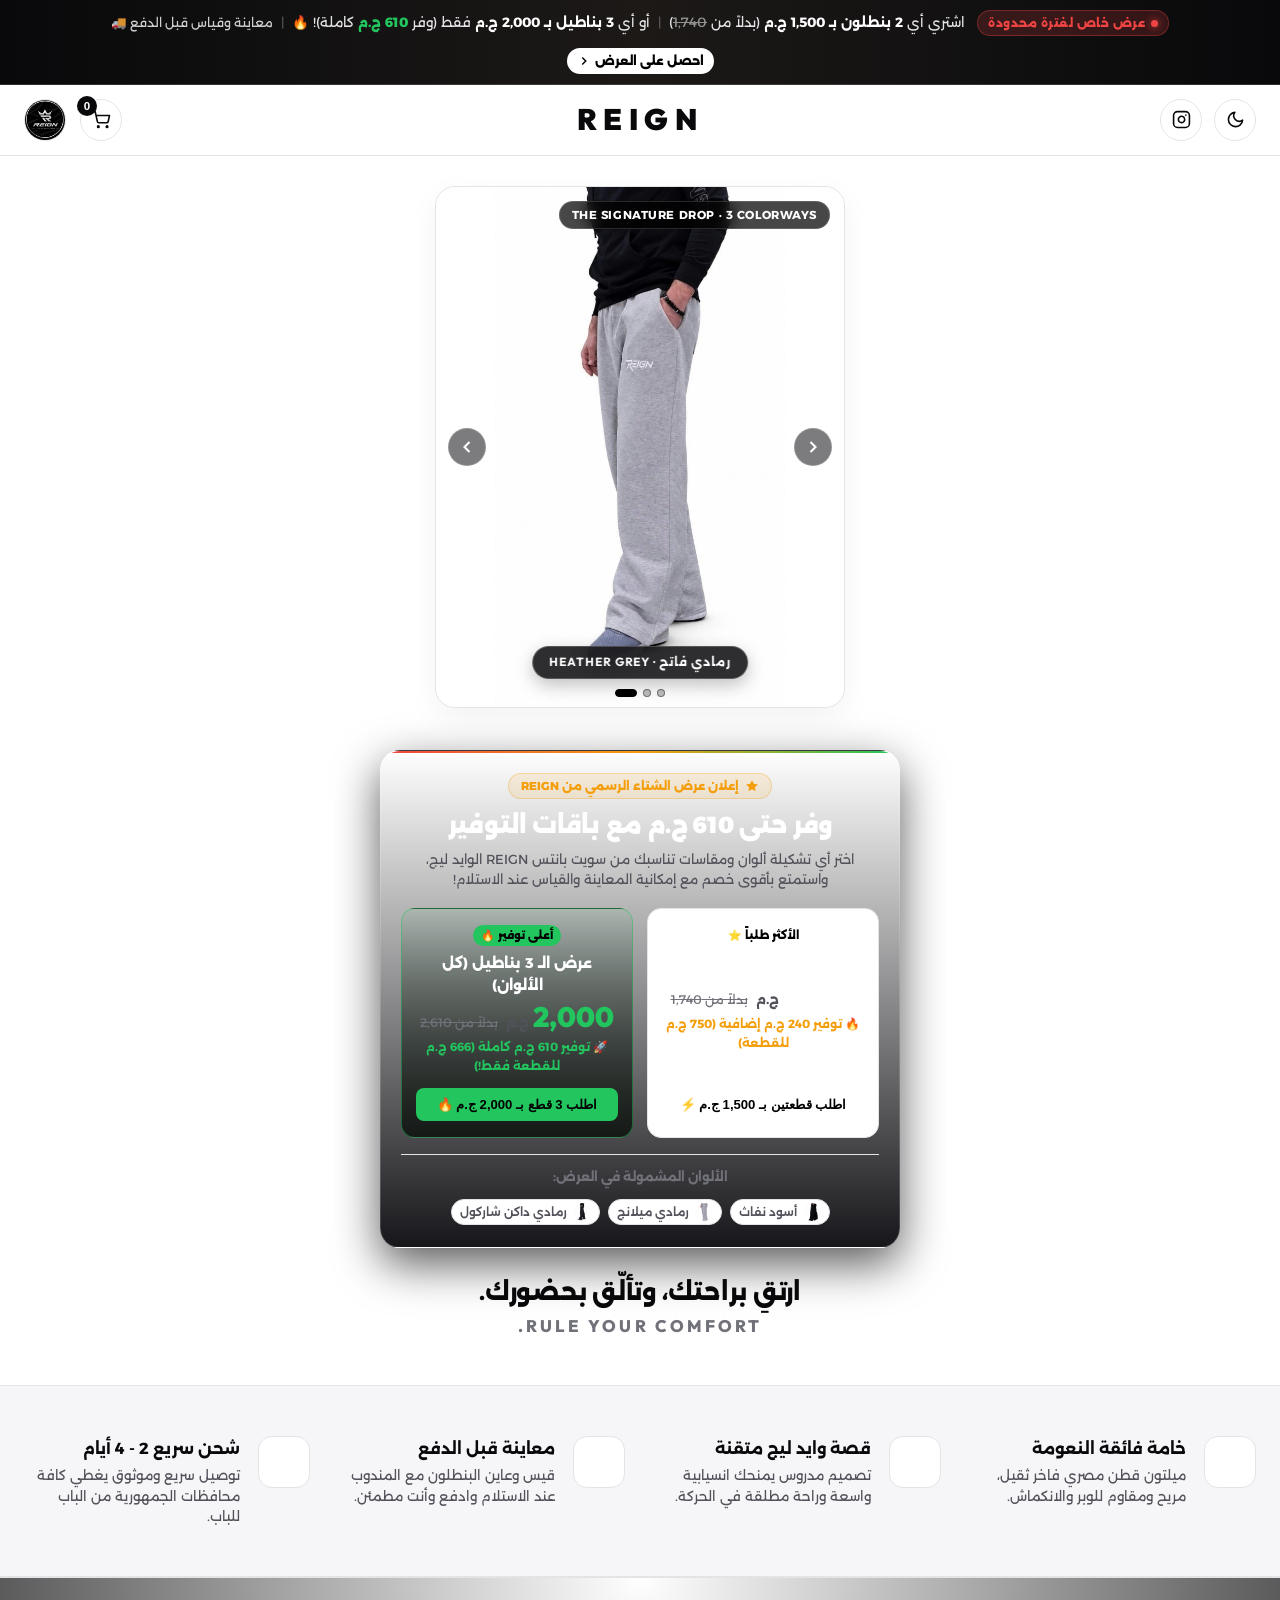
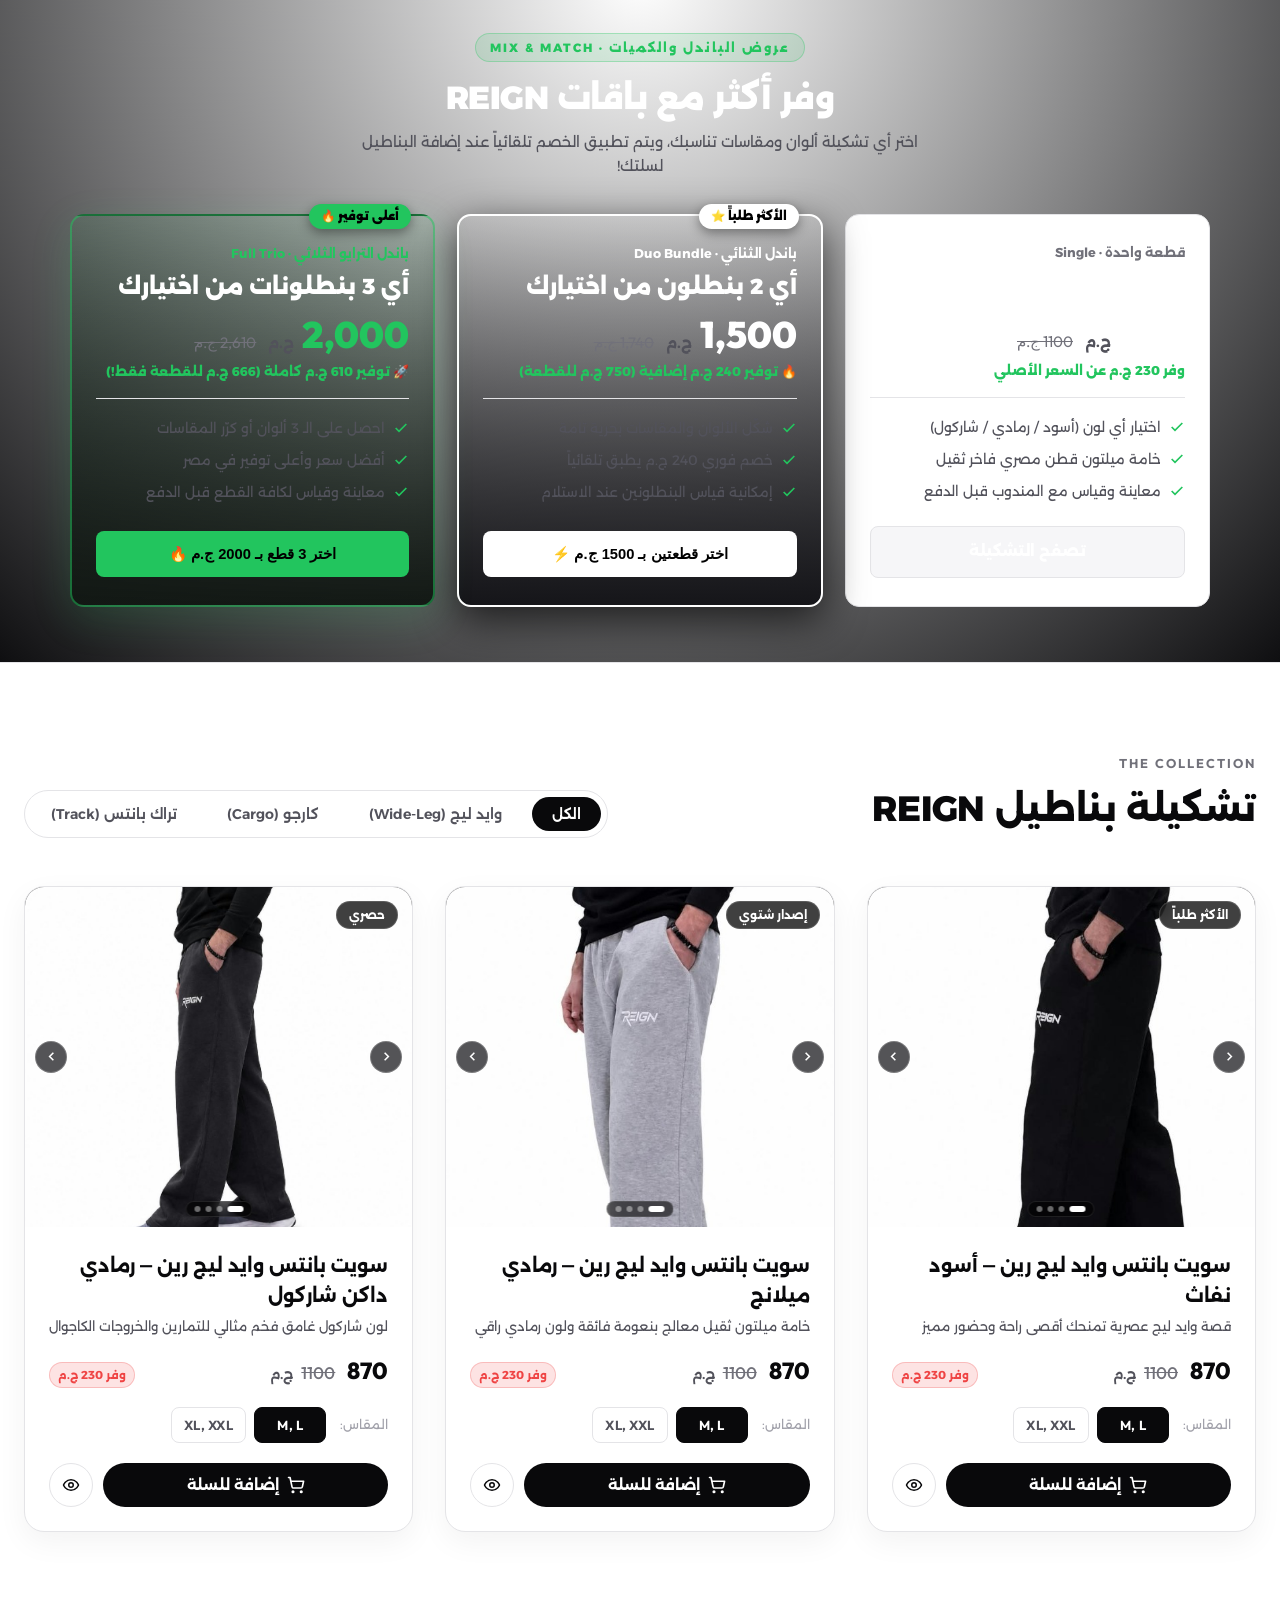
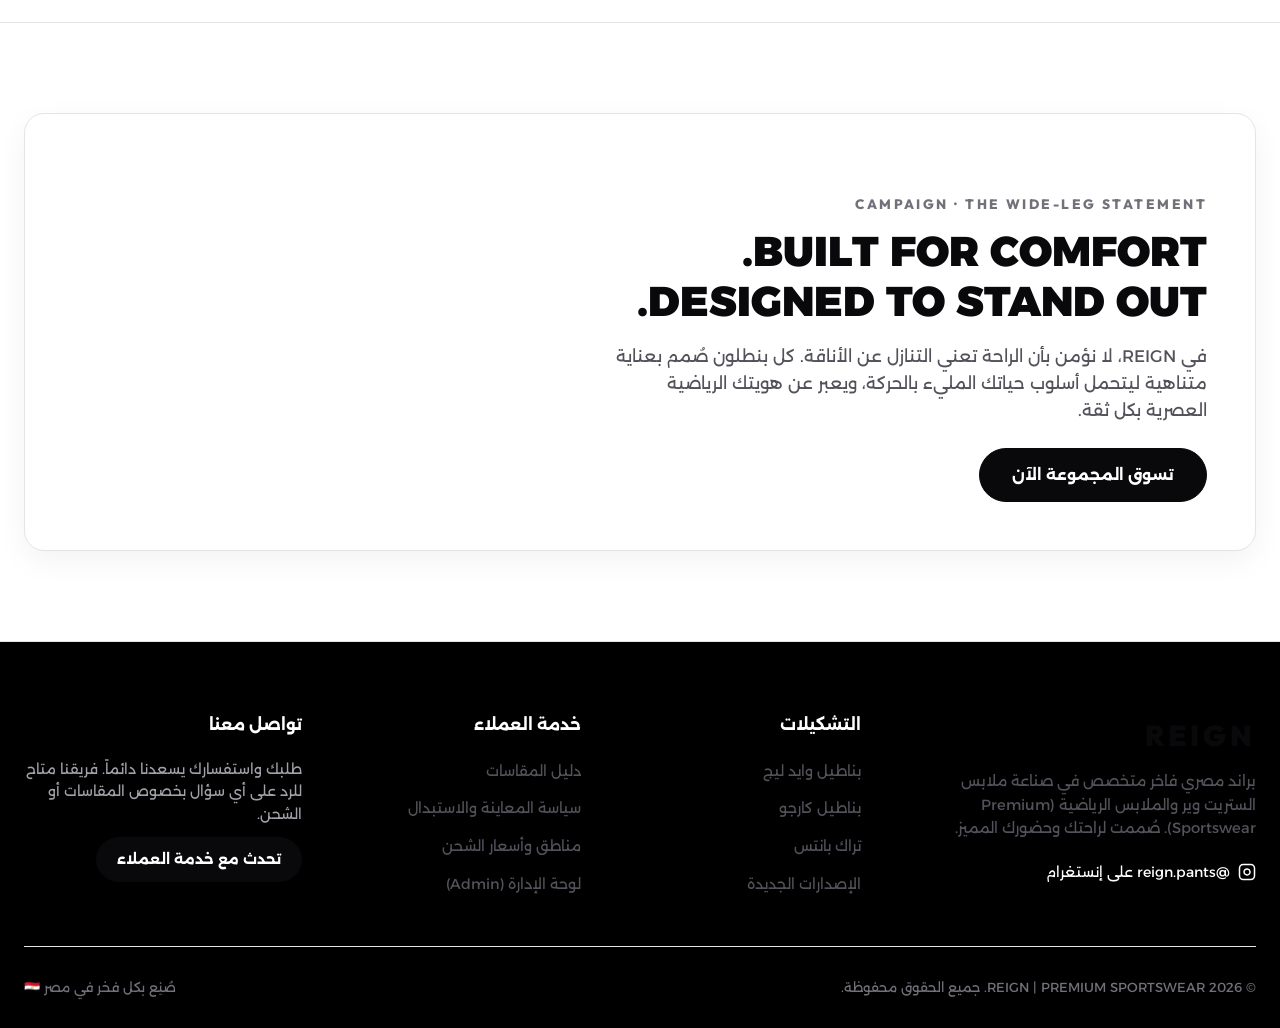
==== commit 8fd54c8f: "feat: launch REIGN luxury sportswear store" ====
--- a/index.html
+++ b/index.html
@@ -9,15 +9,24 @@
 </head>
 <body>
 
-  <!-- Top Announcement Bar -->
-  <div class="top-ticker">
-    <div class="top-ticker-content" style="display: flex; align-items: center; justify-content: center; gap: 8px; flex-wrap: wrap;">
-      <span class="ticker-bundle-highlight">🔥 عروض الشتاء الكبرى</span>
-      <strong style="color: #fff;">أي 2 بنطلون بـ 1,500 ج.م</strong>
-      <span style="opacity: 0.4;">|</span>
-      <strong style="color: #22c55e;">أي 3 بنطلونات بـ 2,000 ج.م فقط!</strong>
-      <span style="opacity: 0.4;">|</span>
-      <span>معاينة وقياس قبل الدفع 🚚</span>
+  <!-- Top Message Notification Bar ("ماسدج فوق بتعرفني") -->
+  <div class="top-notification-bar" id="top-notification-bar" onclick="openBundleBuilderModal(2)" title="اضغط هنا لاختيار عروض الباندل">
+    <div class="top-notification-content">
+      <div class="notification-pill-badge">
+        <span class="pulsing-live-dot"></span>
+        <span>عرض خاص لفترة محدودة</span>
+      </div>
+      <div class="notification-main-text">
+        <span>اشتري أي <strong>2 بنطلون بـ 1,500 ج.م</strong> (بدلاً من <del style="opacity: 0.6;">1,740</del>)</span>
+        <span class="notification-sep">|</span>
+        <span>أو أي <strong>3 بناطيل بـ 2,000 ج.م</strong> فقط (وفر <span style="color: #22c55e; font-weight: 800;">610 ج.م</span> كاملة)! 🔥</span>
+        <span class="notification-sep">|</span>
+        <span style="font-size: 0.78rem; opacity: 0.9;">معاينة وقياس قبل الدفع 🚚</span>
+      </div>
+      <div class="notification-cta-pill">
+        <span>احصل على العرض</span>
+        <svg width="14" height="14" viewBox="0 0 24 24" fill="none" stroke="currentColor" stroke-width="2.5"><polyline points="9 18 15 12 9 6"/></svg>
+      </div>
     </div>
   </div>
 
@@ -117,6 +126,76 @@
             </div>
 
           </div>
+        </div>
+      </div>
+
+      <!-- Promotional Ad Banner (مباشرة بعد الـ 3 صور) -->
+      <div class="hero-promo-ad-banner" id="hero-promo-ad">
+        <div class="promo-ad-inner">
+          
+          <!-- Top Ad Badge & Header -->
+          <div class="promo-ad-header">
+            <span class="promo-ad-badge">
+              <svg width="14" height="14" viewBox="0 0 24 24" fill="currentColor"><path d="M12 2l3.09 6.26L22 9.27l-5 4.87 1.18 6.88L12 17.77l-6.18 3.25L7 14.14 2 9.27l6.91-1.01L12 2z"/></svg>
+              إعلان عرض الشتاء الرسمي من REIGN
+            </span>
+            <h2 class="promo-ad-title">وفر حتى 610 ج.م مع باقات التوفير</h2>
+            <p class="promo-ad-desc">
+              اختر أي تشكيلة ألوان ومقاسات تناسبك من سويت بانتس REIGN الوايد ليج، واستمتع بأقوى خصم مع إمكانية المعاينة والقياس عند الاستلام!
+            </p>
+          </div>
+
+          <!-- Two High-Impact Offer Boxes -->
+          <div class="promo-ad-offers-grid">
+            
+            <!-- Offer 1: 2 for 1500 -->
+            <div class="promo-offer-box" onclick="openBundleBuilderModal(2)">
+              <div class="promo-offer-tag">الأكثر طلباً ⭐</div>
+              <div class="promo-offer-count">عرض الـ 2 بنطلون</div>
+              <div class="promo-offer-price-wrap">
+                <span class="promo-offer-price">1,500</span>
+                <span class="promo-offer-curr">ج.م</span>
+                <span class="promo-offer-old">بدلاً من 1,740</span>
+              </div>
+              <div class="promo-offer-save">🔥 توفير 240 ج.م إضافية (750 ج.م للقطعة)</div>
+              <button type="button" class="promo-offer-btn" onclick="event.stopPropagation(); openBundleBuilderModal(2)">
+                اطلب قطعتين بـ 1,500 ج.م ⚡
+              </button>
+            </div>
+
+            <!-- Offer 2: 3 for 2000 -->
+            <div class="promo-offer-box highlight" onclick="openBundleBuilderModal(3)">
+              <div class="promo-offer-tag green">أعلى توفير 🔥</div>
+              <div class="promo-offer-count">عرض الـ 3 بناطيل (كل الألوان)</div>
+              <div class="promo-offer-price-wrap">
+                <span class="promo-offer-price green">2,000</span>
+                <span class="promo-offer-curr">ج.م</span>
+                <span class="promo-offer-old">بدلاً من 2,610</span>
+              </div>
+              <div class="promo-offer-save green">🚀 توفير 610 ج.م كاملة (666 ج.م للقطعة فقط!)</div>
+              <button type="button" class="promo-offer-btn green" onclick="event.stopPropagation(); openBundleBuilderModal(3)">
+                اطلب 3 قطع بـ 2,000 ج.م 🔥
+              </button>
+            </div>
+
+          </div>
+
+          <!-- 3 Pants Color Preview Thumbnails Strip -->
+          <div class="promo-ad-footer-preview">
+            <span style="font-size: 0.78rem; color: var(--text-muted); font-weight: 700;">الألوان المشمولة في العرض:</span>
+            <div class="promo-ad-colors">
+              <span class="promo-color-pill">
+                <img src="assets/img/products/black_1_model.jpg" alt="Black"> أسود نفاث
+              </span>
+              <span class="promo-color-pill">
+                <img src="assets/img/products/grey_1_model.jpg" alt="Grey"> رمادي ميلانج
+              </span>
+              <span class="promo-color-pill">
+                <img src="assets/img/products/charcoal_1_model.jpg" alt="Charcoal"> رمادي داكن شاركول
+              </span>
+            </div>
+          </div>
+
         </div>
       </div>
 
--- a/assets/css/style.css
+++ b/assets/css/style.css
@@ -2249,3 +2249,331 @@
   padding: 14px;
   margin-bottom: 12px;
 }
+
+
+/* ============================================================
+   TOP MESSAGE NOTIFICATION BAR ("ماسدج فوق بتعرفني")
+   ============================================================ */
+.top-notification-bar {
+  background: linear-gradient(90deg, #09090b 0%, #1c1917 50%, #09090b 100%);
+  border-bottom: 1px solid rgba(255, 255, 255, 0.15);
+  color: #fff;
+  padding: 10px 16px;
+  position: relative;
+  z-index: 100;
+  cursor: pointer;
+  transition: background 0.2s ease;
+}
+
+.top-notification-bar:hover {
+  background: linear-gradient(90deg, #111114 0%, #262220 50%, #111114 100%);
+}
+
+.top-notification-content {
+  max-width: 1200px;
+  margin: 0 auto;
+  display: flex;
+  align-items: center;
+  justify-content: center;
+  gap: 12px;
+  flex-wrap: wrap;
+  text-align: center;
+  font-size: 0.84rem;
+}
+
+.notification-pill-badge {
+  display: inline-flex;
+  align-items: center;
+  gap: 6px;
+  background: rgba(239, 68, 68, 0.18);
+  color: #ef4444;
+  border: 1px solid rgba(239, 68, 68, 0.35);
+  padding: 3px 10px;
+  border-radius: 999px;
+  font-size: 0.72rem;
+  font-weight: 800;
+  letter-spacing: 0.5px;
+}
+
+.pulsing-live-dot {
+  width: 7px;
+  height: 7px;
+  background: #ef4444;
+  border-radius: 50%;
+  box-shadow: 0 0 8px #ef4444;
+  animation: pulse-dot 1.5s infinite ease-in-out;
+}
+
+@keyframes pulse-dot {
+  0% { transform: scale(0.9); opacity: 0.7; }
+  50% { transform: scale(1.3); opacity: 1; }
+  100% { transform: scale(0.9); opacity: 0.7; }
+}
+
+.notification-main-text {
+  color: #e4e4e7;
+  display: inline-flex;
+  align-items: center;
+  gap: 8px;
+  flex-wrap: wrap;
+  justify-content: center;
+}
+
+.notification-main-text strong {
+  color: #ffffff;
+}
+
+.notification-sep {
+  opacity: 0.35;
+  font-size: 0.8rem;
+}
+
+.notification-cta-pill {
+  display: inline-flex;
+  align-items: center;
+  gap: 4px;
+  background: #ffffff;
+  color: #000000;
+  font-weight: 800;
+  font-size: 0.75rem;
+  padding: 3px 10px;
+  border-radius: 999px;
+  transition: transform 0.2s ease;
+}
+
+.top-notification-bar:hover .notification-cta-pill {
+  transform: translateX(-3px);
+}
+
+/* ============================================================
+   PROMOTIONAL AD BANNER (After the 3 Hero Images)
+   ============================================================ */
+.hero-promo-ad-banner {
+  width: 100%;
+  max-width: 640px;
+  margin: 22px auto 28px;
+  background: linear-gradient(180deg, rgba(255, 255, 255, 0.06) 0%, rgba(18, 18, 22, 0.98) 100%);
+  border: 1px solid rgba(255, 255, 255, 0.16);
+  border-radius: var(--radius-lg);
+  padding: 22px 20px;
+  box-shadow: 0 16px 45px rgba(0, 0, 0, 0.65);
+  position: relative;
+  overflow: hidden;
+  text-align: center;
+}
+
+.hero-promo-ad-banner::before {
+  content: '';
+  position: absolute;
+  top: 0;
+  left: 0;
+  right: 0;
+  height: 2.5px;
+  background: linear-gradient(90deg, #ef4444 0%, #f59e0b 50%, #22c55e 100%);
+}
+
+.promo-ad-header {
+  text-align: center;
+  margin-bottom: 18px;
+}
+
+.promo-ad-badge {
+  display: inline-flex;
+  align-items: center;
+  gap: 6px;
+  font-size: 0.72rem;
+  font-weight: 800;
+  color: #f59e0b;
+  background: rgba(245, 158, 11, 0.12);
+  border: 1px solid rgba(245, 158, 11, 0.3);
+  padding: 3px 12px;
+  border-radius: 999px;
+  margin-bottom: 8px;
+}
+
+.promo-ad-title {
+  font-size: 1.45rem;
+  font-weight: 900;
+  color: #fff;
+  margin: 0 0 6px 0;
+  letter-spacing: -0.3px;
+}
+
+.promo-ad-desc {
+  font-size: 0.82rem;
+  color: var(--text-secondary);
+  margin: 0;
+  line-height: 1.5;
+}
+
+.promo-ad-offers-grid {
+  display: grid;
+  grid-template-columns: 1fr 1fr;
+  gap: 14px;
+  margin-bottom: 16px;
+}
+
+@media (max-width: 580px) {
+  .promo-ad-offers-grid {
+    grid-template-columns: 1fr;
+    gap: 12px;
+  }
+}
+
+.promo-offer-box {
+  background: var(--bg-card);
+  border: 1px solid var(--border-color);
+  border-radius: var(--radius-md);
+  padding: 16px 14px;
+  text-align: center;
+  cursor: pointer;
+  transition: transform 0.2s ease, border-color 0.2s ease, box-shadow 0.2s ease;
+  position: relative;
+  display: flex;
+  flex-direction: column;
+}
+
+.promo-offer-box:hover {
+  transform: translateY(-3px);
+  border-color: rgba(255, 255, 255, 0.35);
+  box-shadow: 0 10px 25px rgba(0, 0, 0, 0.5);
+}
+
+.promo-offer-box.highlight {
+  border-color: rgba(34, 197, 94, 0.45);
+  background: linear-gradient(180deg, rgba(34, 197, 94, 0.06) 0%, rgba(20, 24, 21, 0.95) 100%);
+}
+
+.promo-offer-box.highlight:hover {
+  border-color: #22c55e;
+}
+
+.promo-offer-tag {
+  display: inline-block;
+  align-self: center;
+  background: #ffffff;
+  color: #000;
+  font-size: 0.68rem;
+  font-weight: 800;
+  padding: 2px 8px;
+  border-radius: 999px;
+  margin-bottom: 6px;
+}
+
+.promo-offer-tag.green {
+  background: #22c55e;
+  color: #000;
+}
+
+.promo-offer-count {
+  font-size: 0.88rem;
+  font-weight: 800;
+  color: #fff;
+  margin-bottom: 6px;
+}
+
+.promo-offer-price-wrap {
+  display: flex;
+  align-items: baseline;
+  justify-content: center;
+  gap: 4px;
+  margin-bottom: 4px;
+}
+
+.promo-offer-price {
+  font-family: var(--font-en);
+  font-size: 1.75rem;
+  font-weight: 900;
+  color: #fff;
+  line-height: 1;
+}
+
+.promo-offer-price.green {
+  color: #22c55e;
+}
+
+.promo-offer-curr {
+  font-size: 0.85rem;
+  color: var(--text-secondary);
+  font-weight: 700;
+}
+
+.promo-offer-old {
+  font-size: 0.78rem;
+  color: var(--text-muted);
+  text-decoration: line-through;
+  margin-right: 4px;
+}
+
+.promo-offer-save {
+  font-size: 0.74rem;
+  font-weight: 700;
+  color: #f59e0b;
+  margin-bottom: 12px;
+}
+
+.promo-offer-save.green {
+  color: #22c55e;
+}
+
+.promo-offer-btn {
+  width: 100%;
+  margin-top: auto;
+  padding: 9px 12px;
+  border-radius: var(--radius-sm);
+  font-weight: 800;
+  font-size: 0.82rem;
+  background: #ffffff;
+  color: #000000;
+  border: none;
+  cursor: pointer;
+  transition: opacity 0.2s ease, transform 0.2s ease;
+}
+
+.promo-offer-btn.green {
+  background: #22c55e;
+  color: #000000;
+}
+
+.promo-offer-btn:hover {
+  opacity: 0.92;
+  transform: scale(1.02);
+}
+
+.promo-ad-footer-preview {
+  border-top: 1px solid var(--border-color);
+  padding-top: 12px;
+  display: flex;
+  align-items: center;
+  justify-content: center;
+  gap: 12px;
+  flex-wrap: wrap;
+}
+
+.promo-ad-colors {
+  display: flex;
+  align-items: center;
+  gap: 8px;
+  flex-wrap: wrap;
+  justify-content: center;
+}
+
+.promo-color-pill {
+  display: inline-flex;
+  align-items: center;
+  gap: 6px;
+  background: var(--bg-card);
+  border: 1px solid var(--border-color);
+  padding: 3px 8px;
+  border-radius: 999px;
+  font-size: 0.72rem;
+  color: var(--text-secondary);
+  font-weight: 600;
+}
+
+.promo-color-pill img {
+  width: 18px;
+  height: 18px;
+  border-radius: 50%;
+  object-fit: cover;
+}
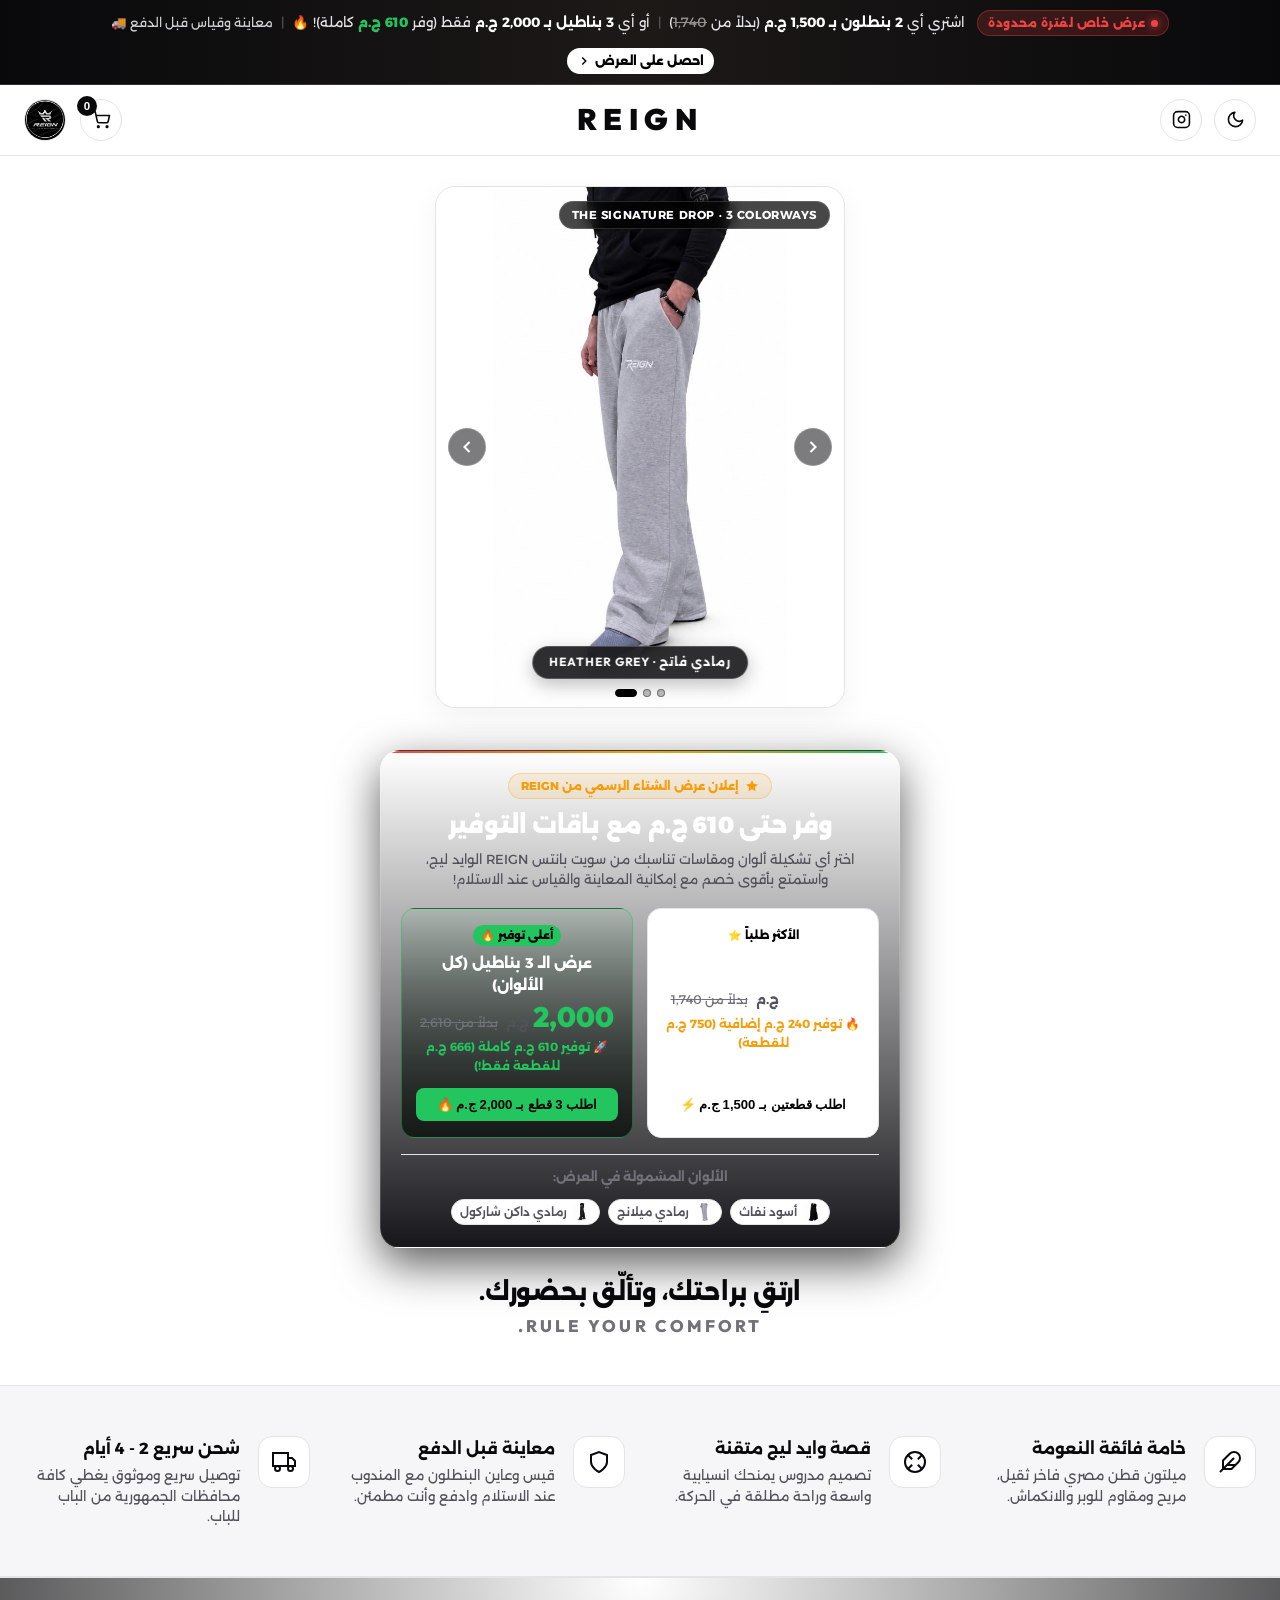
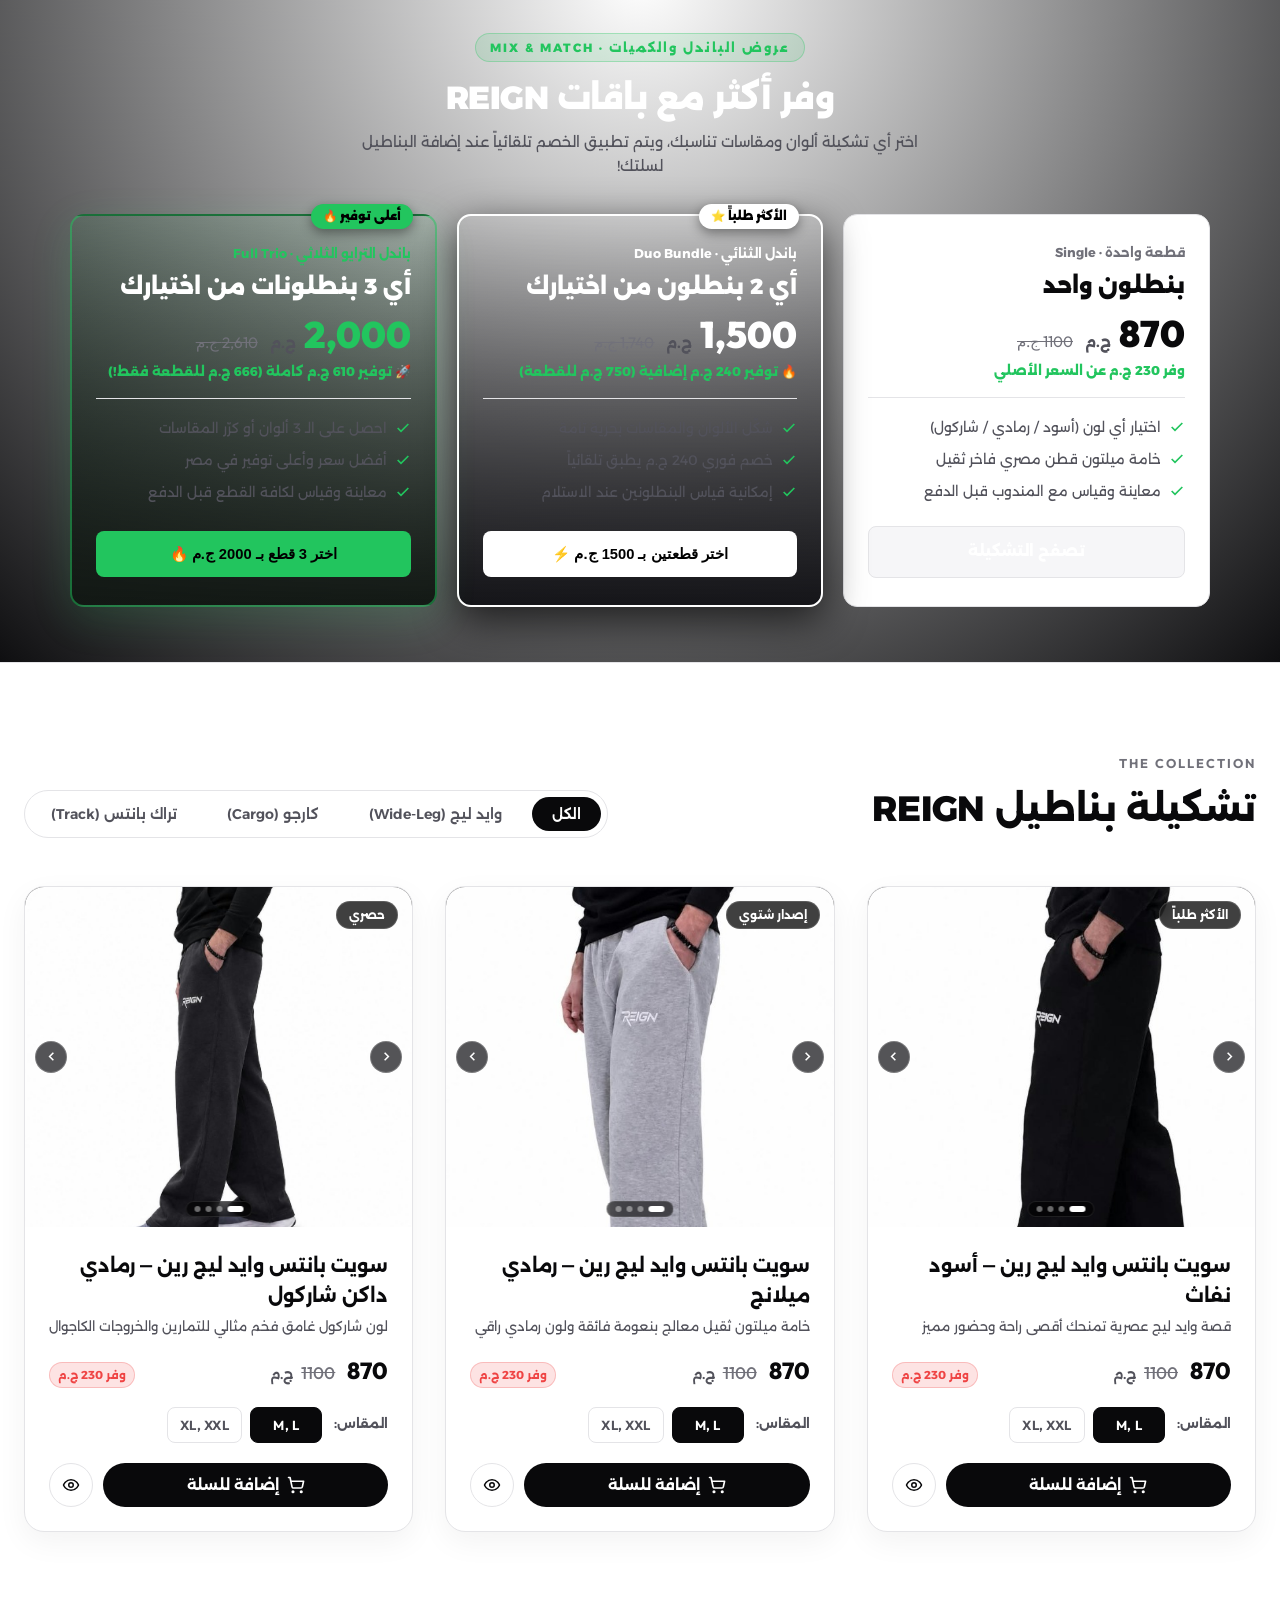
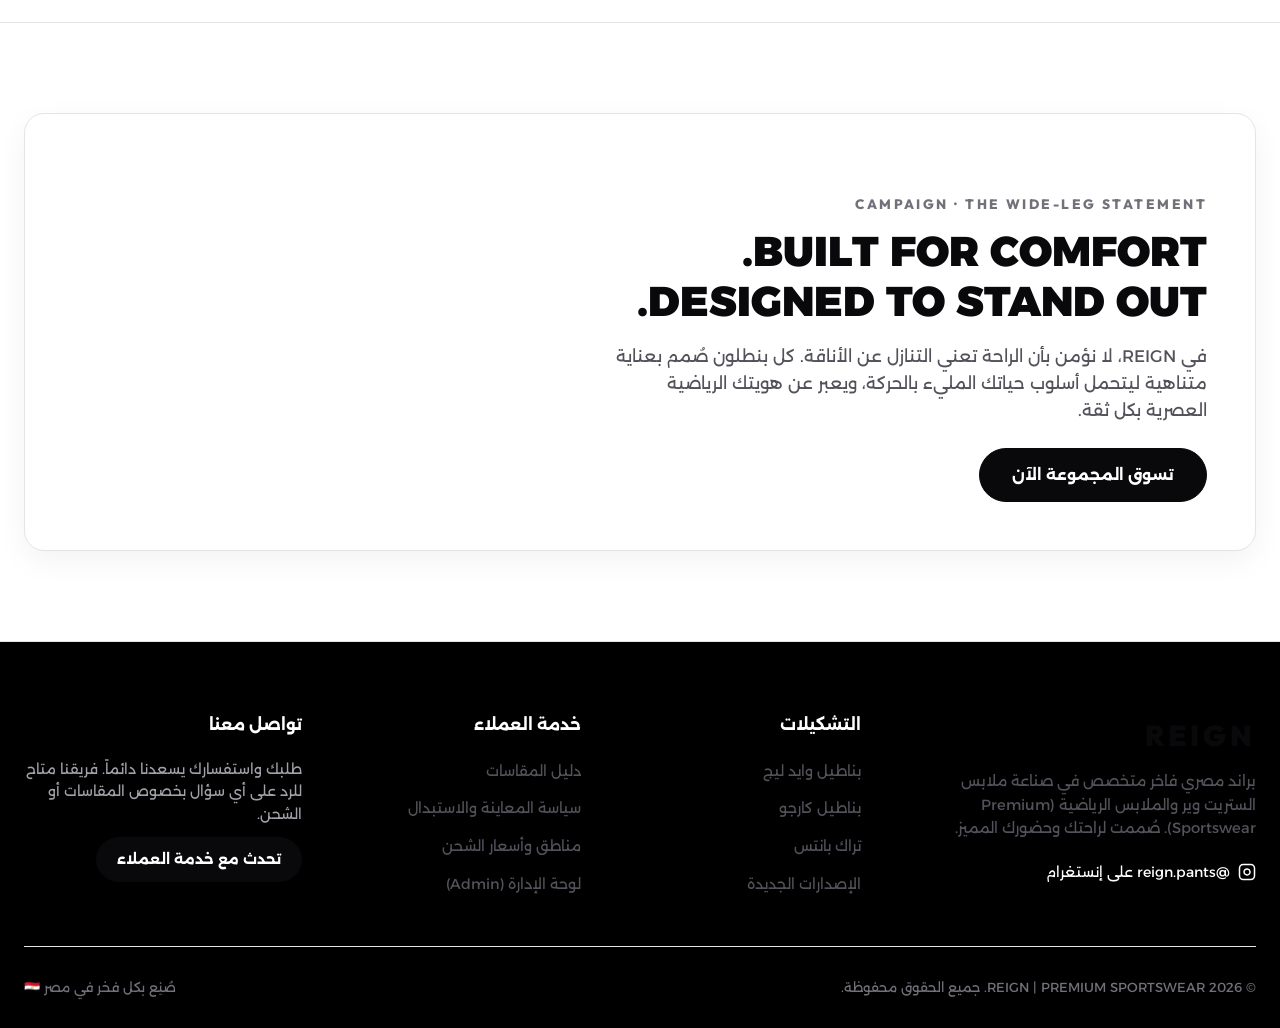
==== commit e6e415e5: "feat: launch REIGN luxury sportswear store" ====
--- a/index.html
+++ b/index.html
@@ -5,7 +5,7 @@
   <meta name="viewport" content="width=device-width, initial-scale=1.0">
   <title>REIGN | Premium Sportswear — Rule Your Comfort</title>
   <link rel="icon" type="image/jpeg" href="assets/img/logo.jpg">
-  <link rel="stylesheet" href="assets/css/style.css?v=2.0">
+  <link rel="stylesheet" href="assets/css/style.css?v=3.0">
 </head>
 <body>
 
@@ -401,40 +401,42 @@
   <div class="modal-overlay" id="sizeguide-modal">
     <div class="modal-content">
       <button class="modal-close" id="sizeguide-close" title="إغلاق">&times;</button>
-      <h3 style="font-size: 1.4rem; font-weight: 800; margin-bottom: 6px;">دليل مقاسات بناطيل REIGN 📏</h3>
-      <p style="font-size: 0.88rem; color: #a1a1aa; margin-bottom: 20px;">
+      <h3 style="font-size: 1.35rem; font-weight: 800; margin-bottom: 6px; color: var(--text-primary);">دليل مقاسات بناطيل REIGN 📏</h3>
+      <p style="font-size: 0.88rem; color: var(--text-secondary); margin-bottom: 18px;">
         بناطيلنا تأتي بقصة وايد ليج فضفاضة (Relaxed / Baggy Fit). إذا كنت تفضل مظهراً مضبوطاً خذ مقاسك المعتاد، وإذا كنت تفضل لوك واسع جداً خذ مقاس أكبر.
       </p>
 
-      <table class="size-table">
-        <thead>
-          <tr>
-            <th>المقاس الموحد</th>
-            <th>الوزن المقترح</th>
-            <th>الطول المقترح</th>
-            <th>محيط الخصر</th>
-            <th>نوع القصة (Fit)</th>
-          </tr>
-        </thead>
-        <tbody>
-          <tr>
-            <td><strong style="font-size: 1.05rem; color: #fff;">M, L</strong></td>
-            <td>60 - 80 كجم</td>
-            <td>168 - 180 سم</td>
-            <td>30 - 34 بوصة</td>
-            <td>وايد ليج مريح ومضبوط للأوزان المتوسطة</td>
-          </tr>
-          <tr>
-            <td><strong style="font-size: 1.05rem; color: #fff;">XL, XXL</strong></td>
-            <td>80 - 110 كجم</td>
-            <td>180 - 195 سم</td>
-            <td>35 - 42 بوصة</td>
-            <td>أوفرسايز واسع جداً أو للأوزان والأطوال الكبيرة</td>
-          </tr>
-        </tbody>
-      </table>
-
-      <div style="margin-top: 24px; padding: 14px; background: rgba(255,255,255,0.05); border-radius: 8px; font-size: 0.82rem; color: #d4d4d8;">
+      <div class="size-table-wrap">
+        <table class="size-table">
+          <thead>
+            <tr>
+              <th>المقاس الموحد</th>
+              <th>الوزن المقترح</th>
+              <th>الطول المقترح</th>
+              <th>محيط الخصر</th>
+              <th>نوع القصة (Fit)</th>
+            </tr>
+          </thead>
+          <tbody>
+            <tr>
+              <td><strong style="font-size: 1.05rem; color: var(--text-primary);">M, L</strong></td>
+              <td>60 - 80 كجم</td>
+              <td>168 - 180 سم</td>
+              <td>30 - 34 بوصة</td>
+              <td>وايد ليج مريح ومضبوط للأوزان المتوسطة</td>
+            </tr>
+            <tr>
+              <td><strong style="font-size: 1.05rem; color: var(--text-primary);">XL, XXL</strong></td>
+              <td>80 - 110 كجم</td>
+              <td>180 - 195 سم</td>
+              <td>35 - 42 بوصة</td>
+              <td>أوفرسايز واسع جداً أو للأوزان والأطوال الكبيرة</td>
+            </tr>
+          </tbody>
+        </table>
+      </div>
+
+      <div style="margin-top: 20px; padding: 14px; background: var(--bg-card); border: 1px solid var(--border-color); border-radius: 8px; font-size: 0.82rem; color: var(--text-secondary);">
         💡 <strong>نصيحة:</strong> المندوب يتيح لك فتح الشحنة وقياس البنطلون مباشرة قبل الدفع للتأكد من المقاس بنسبة 100%.
       </div>
     </div>
@@ -496,9 +498,9 @@
   <div class="modal-overlay" id="bundle-builder-modal">
     <div class="bundle-modal-window">
       <button class="modal-close" onclick="closeBundleBuilderModal()" title="إغلاق">&times;</button>
-      <div style="margin-bottom: 20px; border-bottom: 1px solid var(--border-color); padding-bottom: 14px;">
+      <div style="margin-bottom: 18px; border-bottom: 1px solid var(--border-color); padding-bottom: 14px; padding-left: 40px;">
         <span class="bundle-subtitle-badge" id="bundle-modal-badge">باندل التوفير</span>
-        <h3 id="bundle-modal-title" style="font-size: 1.4rem; font-weight: 800; color: #fff; margin: 4px 0 6px 0;">اختر تشكيلة الباندل</h3>
+        <h3 id="bundle-modal-title" style="font-size: 1.3rem; font-weight: 800; color: var(--text-primary); margin: 4px 0 6px 0;">اختر تشكيلة الباندل</h3>
         <p id="bundle-modal-desc" style="font-size: 0.82rem; color: var(--text-secondary); margin: 0;">حدد الألوان والمقاسات التي تناسبك وسنقوم بتجهيزها لك فوراً.</p>
       </div>
 
@@ -506,18 +508,18 @@
         <!-- Rendered by JS -->
       </div>
 
-      <div style="background: var(--bg-card); border: 1px solid var(--border-color); border-radius: var(--radius-sm); padding: 14px; margin-top: 16px; margin-bottom: 20px;">
+      <div style="background: var(--bg-card); border: 1px solid var(--border-color); border-radius: var(--radius-sm); padding: 14px; margin-top: 14px; margin-bottom: 16px;">
         <div style="display: flex; justify-content: space-between; align-items: center; margin-bottom: 4px;">
           <span style="font-size: 0.88rem; color: var(--text-secondary);">المجموع الأصلي:</span>
           <span id="bundle-modal-old-price" style="text-decoration: line-through; color: var(--text-muted); font-family: var(--font-en);">1,740 ج.م</span>
         </div>
         <div style="display: flex; justify-content: space-between; align-items: center; margin-bottom: 4px;">
-          <span style="font-size: 0.88rem; color: #22c55e; font-weight: 700;">توفير الباندل:</span>
-          <span id="bundle-modal-savings" style="color: #22c55e; font-weight: 800;">-240 ج.م</span>
+          <span style="font-size: 0.88rem; color: #16a34a; font-weight: 700;">توفير الباندل:</span>
+          <span id="bundle-modal-savings" style="color: #16a34a; font-weight: 800;">-240 ج.م</span>
         </div>
         <div style="display: flex; justify-content: space-between; align-items: center; padding-top: 8px; border-top: 1px solid var(--border-color);">
-          <span style="font-size: 1rem; font-weight: 800; color: #fff;">السعر الإجمالي للباندل:</span>
-          <span id="bundle-modal-final-price" style="font-size: 1.5rem; font-weight: 900; color: #fff; font-family: var(--font-en);">1,500 ج.م</span>
+          <span style="font-size: 1rem; font-weight: 800; color: var(--text-primary);">السعر الإجمالي للباندل:</span>
+          <span id="bundle-modal-final-price" style="font-size: 1.45rem; font-weight: 900; color: var(--text-primary); font-family: var(--font-en);">1,500 ج.م</span>
         </div>
       </div>
 
@@ -586,6 +588,6 @@
     </div>
   </footer>
 
-  <script src="assets/js/app.js?v=2.0"></script>
+  <script src="assets/js/app.js?v=3.0"></script>
 </body>
 </html>
--- a/assets/css/style.css
+++ b/assets/css/style.css
@@ -59,6 +59,11 @@
   -webkit-font-smoothing: antialiased;
 }
 
+html {
+  overflow-x: hidden;
+  max-width: 100%;
+}
+
 body {
   background-color: var(--bg-primary);
   color: var(--text-primary);
@@ -66,6 +71,7 @@
   line-height: 1.6;
   direction: rtl;
   overflow-x: hidden;
+  max-width: 100%;
   transition: background-color 0.3s ease, color 0.3s ease;
 }
 
@@ -607,7 +613,7 @@
   align-items: center;
   justify-content: center;
   flex-shrink: 0;
-  color: #fff;
+  color: var(--text-primary);
 }
 
 .pillar-title {
@@ -875,6 +881,14 @@
   gap: 8px;
   margin-bottom: 20px;
   flex-wrap: wrap;
+  width: 100%;
+}
+
+.size-selector-label {
+  font-size: 0.8rem;
+  font-weight: 700;
+  color: var(--text-secondary);
+  margin-left: 4px;
 }
 
 .size-pill {
@@ -1203,11 +1217,11 @@
 
 .modal-close {
   position: absolute;
-  top: 20px;
-  left: 20px;
+  top: 16px;
+  left: 16px;
   background: var(--bg-card);
   border: 1px solid var(--border-color);
-  color: #fff;
+  color: var(--text-primary);
   width: 36px;
   height: 36px;
   border-radius: 50%;
@@ -1216,30 +1230,40 @@
   align-items: center;
   justify-content: center;
   transition: var(--transition);
+  z-index: 25;
+  box-shadow: 0 4px 12px rgba(0, 0, 0, 0.15);
 }
 
 .modal-close:hover {
-  background: #fff;
-  color: #000;
+  background: var(--btn-primary-bg);
+  color: var(--btn-primary-color);
+}
+
+.size-table-wrap {
+  width: 100%;
+  overflow-x: auto;
+  -webkit-overflow-scrolling: touch;
+  border-radius: var(--radius-sm);
 }
 
 .size-table {
   width: 100%;
+  min-width: 460px;
   border-collapse: collapse;
-  margin-top: 20px;
+  margin-top: 8px;
   font-size: 0.88rem;
 }
 
 .size-table th,
 .size-table td {
-  padding: 12px 16px;
+  padding: 12px 14px;
   text-align: center;
   border-bottom: 1px solid var(--border-color);
 }
 
 .size-table th {
   background: var(--bg-card);
-  color: #fff;
+  color: var(--text-primary);
   font-weight: 700;
 }
 
@@ -1254,8 +1278,9 @@
   border-radius: var(--radius-lg);
   width: 100%;
   max-width: 940px;
-  max-height: 90vh;
+  max-height: 90dvh;
   overflow-y: auto;
+  overflow-x: hidden;
   position: relative;
   box-shadow: 0 35px 90px rgba(0, 0, 0, 0.85);
   animation: modalFadeIn 0.3s cubic-bezier(0.16, 1, 0.3, 1);
@@ -1264,7 +1289,7 @@
 
 .quickview-grid {
   display: grid;
-  grid-template-columns: 1.05fr 1.1fr;
+  grid-template-columns: minmax(0, 1.05fr) minmax(0, 1.1fr);
 }
 
 .qv-media-col {
@@ -1274,6 +1299,7 @@
   flex-direction: column;
   gap: 14px;
   border-left: 1px solid var(--border-color);
+  min-width: 0;
 }
 
 .qv-main-img-wrap {
@@ -1282,7 +1308,7 @@
   aspect-ratio: 1 / 1.12;
   border-radius: var(--radius-md);
   overflow: hidden;
-  background: #141416;
+  background: #ffffff;
 }
 
 .qv-main-img {
@@ -1330,13 +1356,15 @@
   padding: 32px 28px;
   display: flex;
   flex-direction: column;
+  min-width: 0;
 }
 
 .qv-badge {
   display: inline-block;
   align-self: flex-start;
-  background: rgba(255, 255, 255, 0.08);
-  border: 1px solid rgba(255, 255, 255, 0.15);
+  background: var(--accent-badge);
+  border: 1px solid var(--border-color);
+  color: var(--text-primary);
   padding: 4px 12px;
   border-radius: var(--radius-full);
   font-size: 0.72rem;
@@ -1348,7 +1376,7 @@
   font-size: 1.45rem;
   font-weight: 900;
   margin-bottom: 6px;
-  color: #fff;
+  color: var(--text-primary);
 }
 
 .qv-sub {
@@ -1361,9 +1389,10 @@
 .qv-price-row {
   display: flex;
   align-items: baseline;
-  gap: 12px;
-  margin-bottom: 20px;
-  padding-bottom: 16px;
+  flex-wrap: wrap;
+  gap: 10px;
+  margin-bottom: 16px;
+  padding-bottom: 14px;
   border-bottom: 1px solid var(--border-color);
 }
 
@@ -1371,13 +1400,13 @@
   font-family: var(--font-en), var(--font-ar);
   font-size: 1.7rem;
   font-weight: 900;
-  color: #fff;
+  color: var(--text-primary);
 }
 
 .qv-old-price {
   font-family: var(--font-en), var(--font-ar);
   font-size: 1.1rem;
-  color: #71717a;
+  color: var(--text-muted);
   text-decoration: line-through;
 }
 
@@ -1386,12 +1415,12 @@
   display: flex;
   flex-direction: column;
   gap: 8px;
-  margin-bottom: 22px;
+  margin-bottom: 20px;
 }
 
 .qv-features-list li {
   font-size: 0.84rem;
-  color: #d4d4d8;
+  color: var(--text-secondary);
   display: flex;
   align-items: center;
   gap: 8px;
@@ -1402,17 +1431,38 @@
   flex-shrink: 0;
 }
 
+.qv-field-label {
+  font-size: 0.84rem;
+  font-weight: 700;
+  color: var(--text-primary);
+}
+
+.qv-qty-wrap {
+  background: var(--bg-card);
+  padding: 4px 10px;
+  border-radius: var(--radius-sm);
+  border: 1px solid var(--border-color);
+}
+
+.qv-qty-num {
+  font-size: 0.95rem;
+  font-weight: 800;
+  min-width: 28px;
+  text-align: center;
+  color: var(--text-primary);
+}
+
 .qv-actions-row {
   display: flex;
   flex-direction: column;
   gap: 10px;
   margin-top: auto;
-  padding-top: 20px;
+  padding-top: 12px;
 }
 
 .btn-qv-add {
-  background: #ffffff;
-  color: #000000;
+  background: var(--btn-primary-bg);
+  color: var(--btn-primary-color);
   border: none;
   padding: 14px 20px;
   border-radius: var(--radius-full);
@@ -1425,17 +1475,18 @@
   gap: 10px;
   transition: var(--transition);
   font-family: inherit;
+  width: 100%;
 }
 
 .btn-qv-add:hover {
-  background: #e4e4e7;
+  opacity: 0.88;
   transform: translateY(-2px);
 }
 
 .btn-qv-wa {
-  background: rgba(37, 211, 102, 0.15);
-  color: #25d366;
-  border: 1px solid rgba(37, 211, 102, 0.3);
+  background: rgba(37, 211, 102, 0.14);
+  color: #16a34a;
+  border: 1px solid rgba(37, 211, 102, 0.35);
   padding: 13px 20px;
   border-radius: var(--radius-full);
   font-size: 0.92rem;
@@ -1448,6 +1499,11 @@
   transition: var(--transition);
   font-family: inherit;
   text-decoration: none;
+  width: 100%;
+}
+
+body.dark-theme .btn-qv-wa {
+  color: #25d366;
 }
 
 .btn-qv-wa:hover {
@@ -1473,12 +1529,70 @@
 }
 
 @media (max-width: 820px) {
+  .modal-overlay {
+    padding: 10px;
+  }
+  .modal-content {
+    padding: 20px 14px;
+    max-height: 92dvh;
+    overflow-y: auto;
+    overflow-x: hidden;
+  }
+  .quickview-modal-content {
+    max-height: 92dvh;
+    border-radius: var(--radius-md);
+  }
   .quickview-grid {
-    grid-template-columns: 1fr;
+    grid-template-columns: minmax(0, 1fr);
   }
   .qv-media-col {
     border-left: none;
     border-bottom: 1px solid var(--border-color);
+    padding: 12px 14px;
+    gap: 10px;
+  }
+  .qv-main-img-wrap {
+    aspect-ratio: 4 / 3;
+    max-height: 210px;
+    background: #ffffff;
+  }
+  .qv-main-img {
+    object-fit: contain;
+    object-position: center;
+  }
+  .qv-thumb {
+    width: 50px;
+    height: 54px;
+  }
+  .qv-info-col {
+    padding: 16px;
+  }
+  .qv-head-group {
+    order: 1;
+  }
+  .qv-order-group {
+    order: 2;
+    margin-top: 2px;
+  }
+  .qv-perks-row {
+    order: 3;
+  }
+  .qv-features-list {
+    order: 4;
+    margin-top: 16px;
+    margin-bottom: 6px;
+    padding-top: 14px;
+    border-top: 1px solid var(--border-color);
+  }
+  .qv-title {
+    font-size: 1.15rem;
+  }
+  .qv-sub {
+    font-size: 0.82rem;
+    margin-bottom: 12px;
+  }
+  .qv-price {
+    font-size: 1.4rem;
   }
 }
 
@@ -1582,7 +1696,7 @@
 .cart-item-name {
   font-size: 0.92rem;
   font-weight: 700;
-  color: #fff;
+  color: var(--text-primary);
 }
 
 .cart-item-meta {
@@ -1594,6 +1708,7 @@
   font-size: 0.95rem;
   font-weight: 800;
   font-family: var(--font-en);
+  color: var(--text-primary);
 }
 
 .cart-qty-ctrl {
@@ -1604,12 +1719,12 @@
 }
 
 .btn-qty {
-  width: 26px;
-  height: 26px;
-  border-radius: 4px;
+  width: 28px;
+  height: 28px;
+  border-radius: 6px;
   background: var(--bg-secondary);
   border: 1px solid var(--border-color);
-  color: #fff;
+  color: var(--text-primary);
   cursor: pointer;
   display: flex;
   align-items: center;
@@ -1636,7 +1751,7 @@
   justify-content: space-between;
   font-size: 1.25rem;
   font-weight: 800;
-  color: #fff;
+  color: var(--text-primary);
   margin-top: 14px;
   padding-top: 14px;
   border-top: 1px solid var(--border-color);
@@ -1788,23 +1903,95 @@
     display: block;
   }
   .hero-title {
-    font-size: 2.4rem;
+    font-size: 2.2rem;
   }
   .hero-title .en-accent {
-    font-size: 2.5rem;
+    font-size: 2.3rem;
+  }
+  .catalog-section {
+    padding: 48px 14px;
+  }
+  .section-head {
+    margin-bottom: 24px;
+  }
+  .section-title {
+    font-size: 1.65rem;
+  }
+  .category-tabs {
+    width: 100%;
+    flex-wrap: wrap;
+    justify-content: center;
+    border-radius: var(--radius-md);
+    gap: 6px;
+    padding: 6px;
+  }
+  .category-tab {
+    padding: 7px 12px;
+    font-size: 0.8rem;
   }
   .products-grid {
-    grid-template-columns: 1fr;
+    grid-template-columns: minmax(0, 1fr);
+    gap: 20px;
+  }
+  .product-card {
+    max-width: 100%;
+    min-width: 0;
+  }
+  .product-info {
+    padding: 16px;
+  }
+  .size-selector-row {
+    width: 100%;
+    gap: 8px;
+  }
+  .size-selector-row .size-pill {
+    flex: 1 1 auto;
+    min-width: 90px;
+    height: 42px;
+    font-size: 0.88rem;
+  }
+  .pillars-section {
+    padding: 36px 16px;
   }
   .pillars-grid {
     grid-template-columns: 1fr;
+    gap: 20px;
+  }
+  .lookbook-section {
+    padding: 48px 14px;
+  }
+  .lookbook-hero {
+    padding: 32px 18px;
+    min-height: auto;
+  }
+  .lookbook-headline {
+    font-size: 1.65rem;
   }
   .footer-grid {
     grid-template-columns: 1fr;
     gap: 32px;
   }
   .cart-drawer {
-    max-width: 100%;
+    max-width: 100vw;
+    width: 100vw;
+  }
+  .cart-items-list {
+    padding: 14px;
+    gap: 12px;
+  }
+  .cart-item {
+    grid-template-columns: 64px minmax(0, 1fr);
+    gap: 12px;
+  }
+  .cart-item-img {
+    width: 64px;
+    height: 74px;
+  }
+  .cart-item-details {
+    min-width: 0;
+  }
+  .cart-footer {
+    padding: 16px 14px;
   }
 }
 
@@ -2007,8 +2194,8 @@
 
 .bundle-cards-grid {
   display: grid;
-  grid-template-columns: repeat(auto-fit, minmax(290px, 1fr));
-  gap: 22px;
+  grid-template-columns: repeat(auto-fit, minmax(min(100%, 275px), 1fr));
+  gap: 20px;
   align-items: stretch;
 }
 
@@ -2073,8 +2260,15 @@
 .bundle-card-title {
   font-size: 1.35rem;
   font-weight: 900;
-  color: #fff;
+  color: var(--text-primary);
   margin-bottom: 14px;
+}
+
+.bundle-tier-card.featured .bundle-card-title,
+.bundle-tier-card.ultra .bundle-card-title,
+.bundle-tier-card.featured .bundle-amount:not(.green),
+.bundle-tier-card.ultra .bundle-amount:not(.green) {
+  color: #ffffff;
 }
 
 .bundle-price-box {
@@ -2087,7 +2281,7 @@
   font-family: var(--font-en);
   font-size: 2.3rem;
   font-weight: 900;
-  color: #fff;
+  color: var(--text-primary);
   line-height: 1;
 }
 
@@ -2159,17 +2353,17 @@
 }
 
 .cart-bundle-progress-box {
-  background: rgba(255, 255, 255, 0.04);
+  background: var(--bg-card);
   border: 1px solid var(--border-color);
   border-radius: var(--radius-sm);
   padding: 12px 14px;
-  margin: 0 16px 12px 16px;
+  margin: 12px 16px 4px 16px;
 }
 
 .cart-bundle-progress-text {
   font-size: 0.8rem;
   font-weight: 700;
-  color: #fff;
+  color: var(--text-primary);
   margin-bottom: 8px;
   display: flex;
   align-items: center;
@@ -2178,7 +2372,7 @@
 
 .cart-bundle-bar-track {
   height: 6px;
-  background: rgba(255, 255, 255, 0.1);
+  background: rgba(128, 128, 128, 0.22);
   border-radius: 999px;
   overflow: hidden;
   position: relative;
@@ -2233,13 +2427,14 @@
   background: var(--bg-secondary);
   border: 1px solid var(--border-color);
   border-radius: var(--radius-lg);
-  max-width: 600px;
-  width: 100%;
-  padding: 26px;
-  max-height: 90vh;
+  max-width: 580px;
+  width: 100%;
+  padding: 24px;
+  max-height: 90dvh;
   overflow-y: auto;
+  overflow-x: hidden;
   position: relative;
-  box-shadow: 0 30px 80px rgba(0, 0, 0, 0.8);
+  box-shadow: 0 30px 80px rgba(0, 0, 0, 0.75);
 }
 
 .bundle-slot-selector {
@@ -2248,6 +2443,142 @@
   border-radius: var(--radius-sm);
   padding: 14px;
   margin-bottom: 12px;
+  min-width: 0;
+}
+
+.bundle-slot-head {
+  display: flex;
+  justify-content: space-between;
+  align-items: center;
+  margin-bottom: 10px;
+  gap: 8px;
+}
+
+.bundle-slot-title {
+  font-size: 0.85rem;
+  font-weight: 800;
+  color: var(--text-primary);
+}
+
+.bundle-slot-badge {
+  font-size: 0.72rem;
+  color: #16a34a;
+  font-weight: 700;
+}
+
+body.dark-theme .bundle-slot-badge {
+  color: #22c55e;
+}
+
+.bundle-slot-controls {
+  display: flex;
+  flex-direction: column;
+  gap: 10px;
+  width: 100%;
+  min-width: 0;
+}
+
+.bundle-field-label {
+  font-size: 0.76rem;
+  font-weight: 700;
+  color: var(--text-secondary);
+  display: block;
+  margin-bottom: 5px;
+}
+
+.form-control,
+.reign-select {
+  width: 100%;
+  max-width: 100%;
+  min-width: 0;
+  box-sizing: border-box;
+  background: var(--bg-secondary);
+  color: var(--text-primary);
+  border: 1px solid var(--border-color);
+  border-radius: var(--radius-sm);
+  padding: 10px 12px;
+  font-family: inherit;
+  font-size: 0.85rem;
+  font-weight: 600;
+  outline: none;
+  transition: border-color 0.2s ease;
+}
+
+.form-control:focus,
+.reign-select:focus {
+  border-color: var(--border-focus);
+}
+
+.bundle-size-pills {
+  display: grid;
+  grid-template-columns: repeat(2, minmax(0, 1fr));
+  gap: 8px;
+  width: 100%;
+}
+
+.bundle-size-pill {
+  padding: 10px 8px;
+  min-height: 42px;
+  border-radius: var(--radius-sm);
+  background: var(--bg-secondary);
+  border: 1.5px solid var(--border-color);
+  color: var(--text-secondary);
+  font-family: var(--font-en), var(--font-ar);
+  font-size: 0.86rem;
+  font-weight: 700;
+  cursor: pointer;
+  display: flex;
+  flex-direction: column;
+  align-items: center;
+  justify-content: center;
+  gap: 2px;
+  transition: var(--transition);
+  text-align: center;
+}
+
+.bundle-size-pill small {
+  font-family: var(--font-ar);
+  font-size: 0.68rem;
+  font-weight: 600;
+  opacity: 0.8;
+}
+
+.bundle-size-pill.active,
+.bundle-size-pill:hover {
+  background: var(--btn-primary-bg);
+  color: var(--btn-primary-color);
+  border-color: var(--btn-primary-bg);
+}
+
+@media (max-width: 640px) {
+  .bundle-section {
+    padding: 36px 14px;
+  }
+  .bundle-main-title {
+    font-size: 1.55rem;
+  }
+  .bundle-modal-window {
+    padding: 18px 14px;
+    border-radius: var(--radius-md);
+    max-height: 92dvh;
+  }
+  .bundle-slot-selector {
+    padding: 12px;
+  }
+  .hero-promo-ad-banner {
+    padding: 18px 14px;
+    margin: 18px auto 22px;
+  }
+  .promo-ad-title {
+    font-size: 1.25rem;
+  }
+  .top-notification-bar {
+    padding: 8px 10px;
+  }
+  .top-notification-content {
+    gap: 6px;
+    font-size: 0.78rem;
+  }
 }
 
 
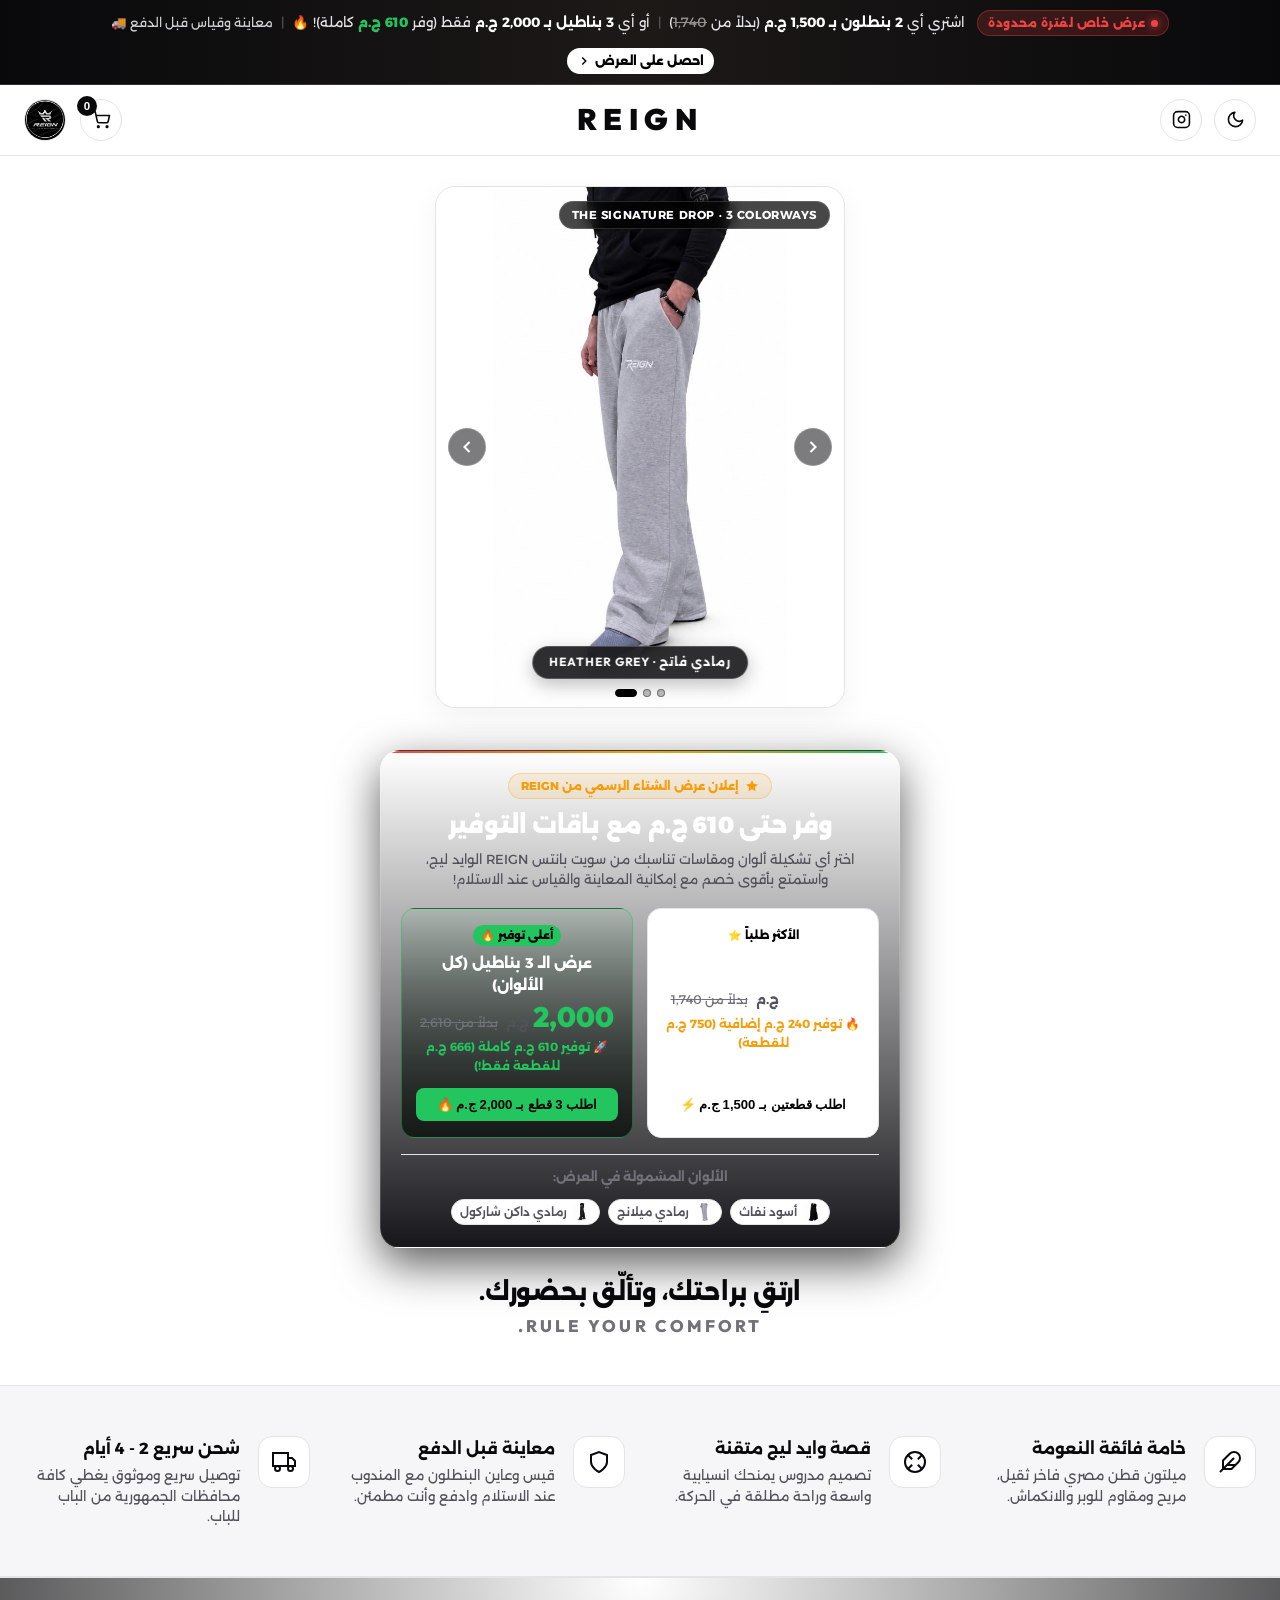
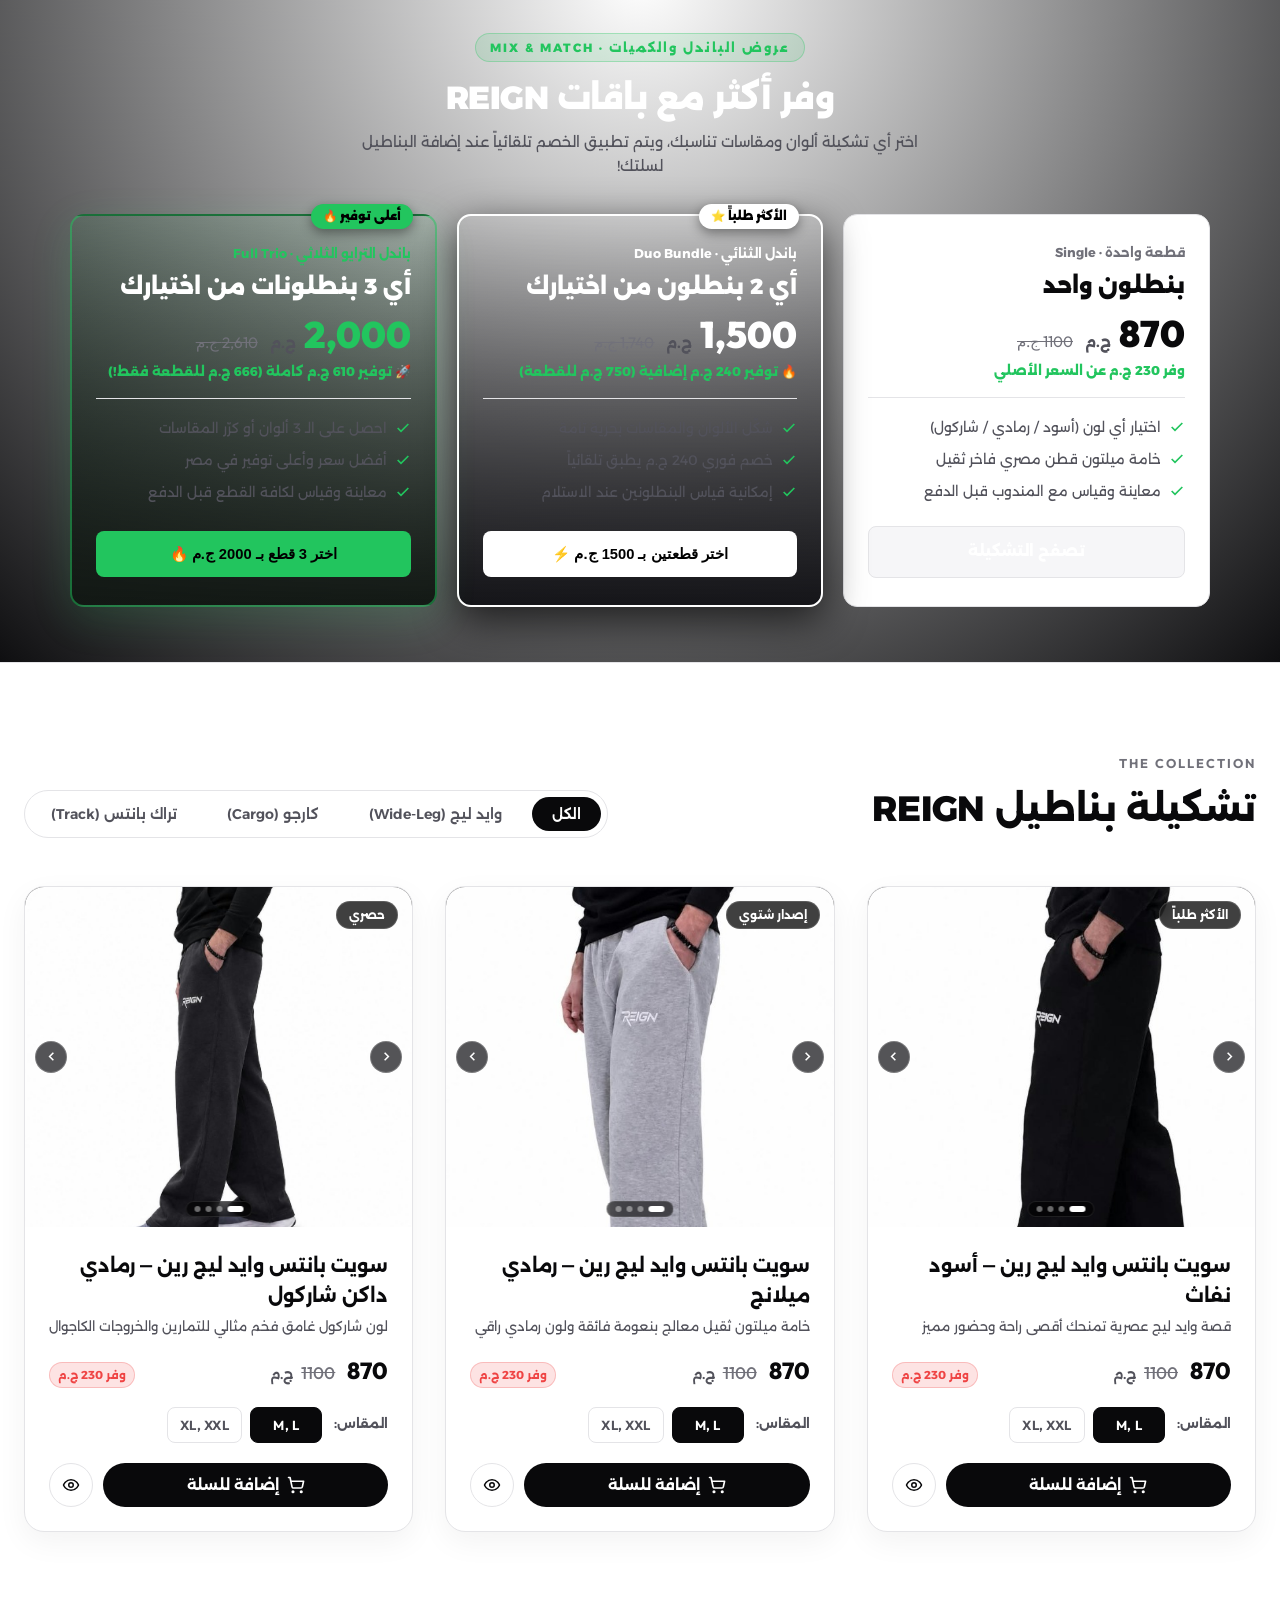
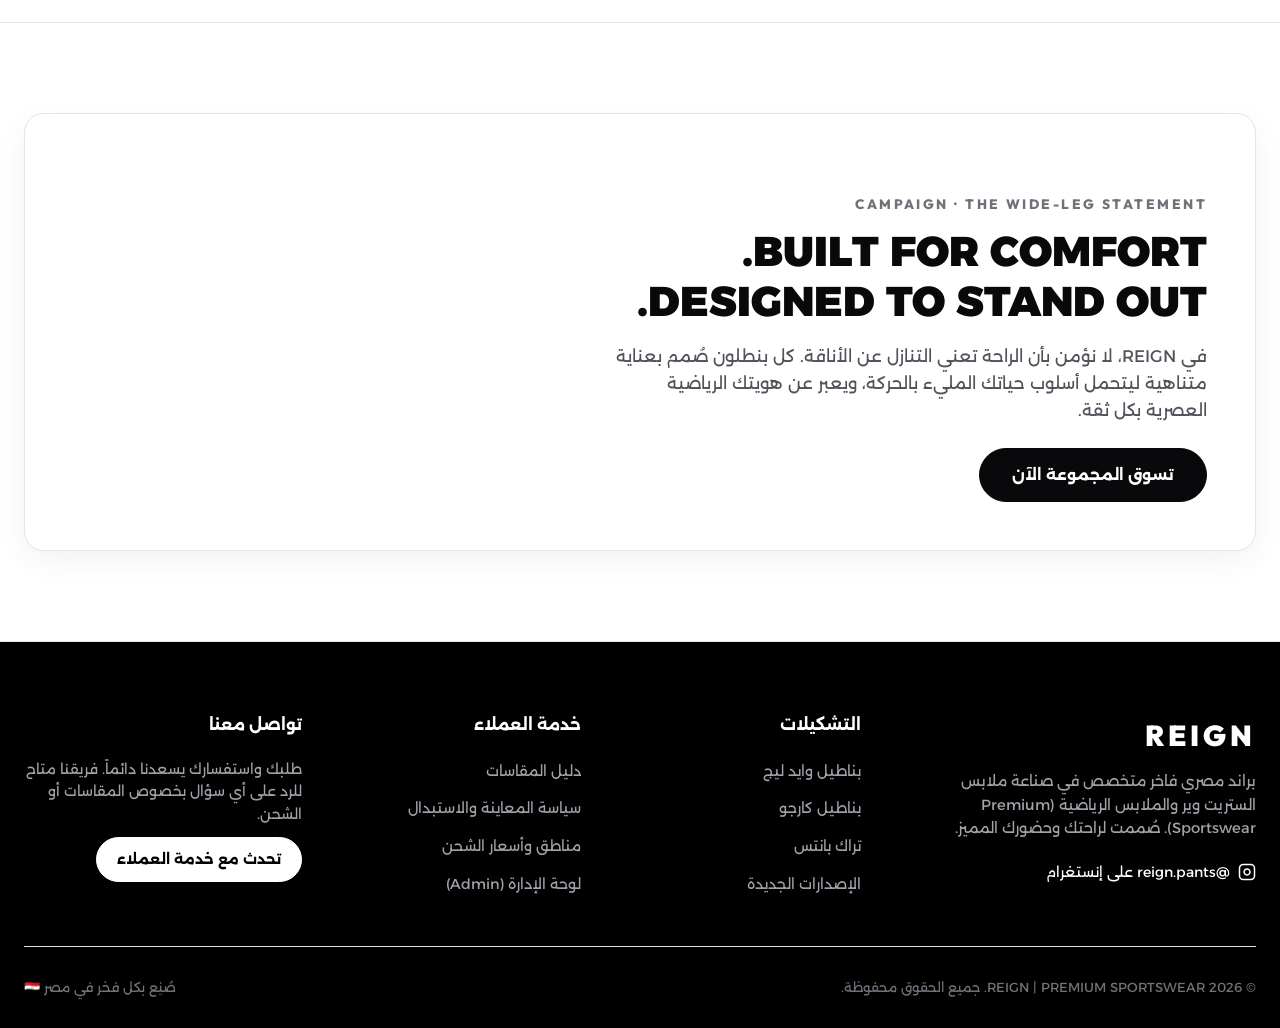
==== commit b1fbc5e6: "feat: launch REIGN luxury sportswear store" ====
--- a/index.html
+++ b/index.html
@@ -5,7 +5,7 @@
   <meta name="viewport" content="width=device-width, initial-scale=1.0">
   <title>REIGN | Premium Sportswear — Rule Your Comfort</title>
   <link rel="icon" type="image/jpeg" href="assets/img/logo.jpg">
-  <link rel="stylesheet" href="assets/css/style.css?v=3.0">
+  <link rel="stylesheet" href="assets/css/style.css?v=3.1">
 </head>
 <body>
 
@@ -588,6 +588,6 @@
     </div>
   </footer>
 
-  <script src="assets/js/app.js?v=3.0"></script>
+  <script src="assets/js/app.js?v=3.1"></script>
 </body>
 </html>
--- a/assets/css/style.css
+++ b/assets/css/style.css
@@ -1830,10 +1830,11 @@
   font-weight: 900;
   letter-spacing: 0.14em;
   margin-bottom: 12px;
+  color: #ffffff;
 }
 
 .footer-desc {
-  color: var(--text-secondary);
+  color: #a1a1aa;
   font-size: 0.92rem;
   line-height: 1.6;
   max-width: 320px;
@@ -1855,10 +1856,16 @@
 }
 
 .footer-links a {
-  color: var(--text-secondary);
+  color: #a1a1aa;
   text-decoration: none;
   font-size: 0.9rem;
   transition: var(--transition);
+}
+
+.main-footer .btn-primary {
+  background: #ffffff;
+  color: #000000;
+  border-color: #ffffff;
 }
 
 .footer-links a:hover {
